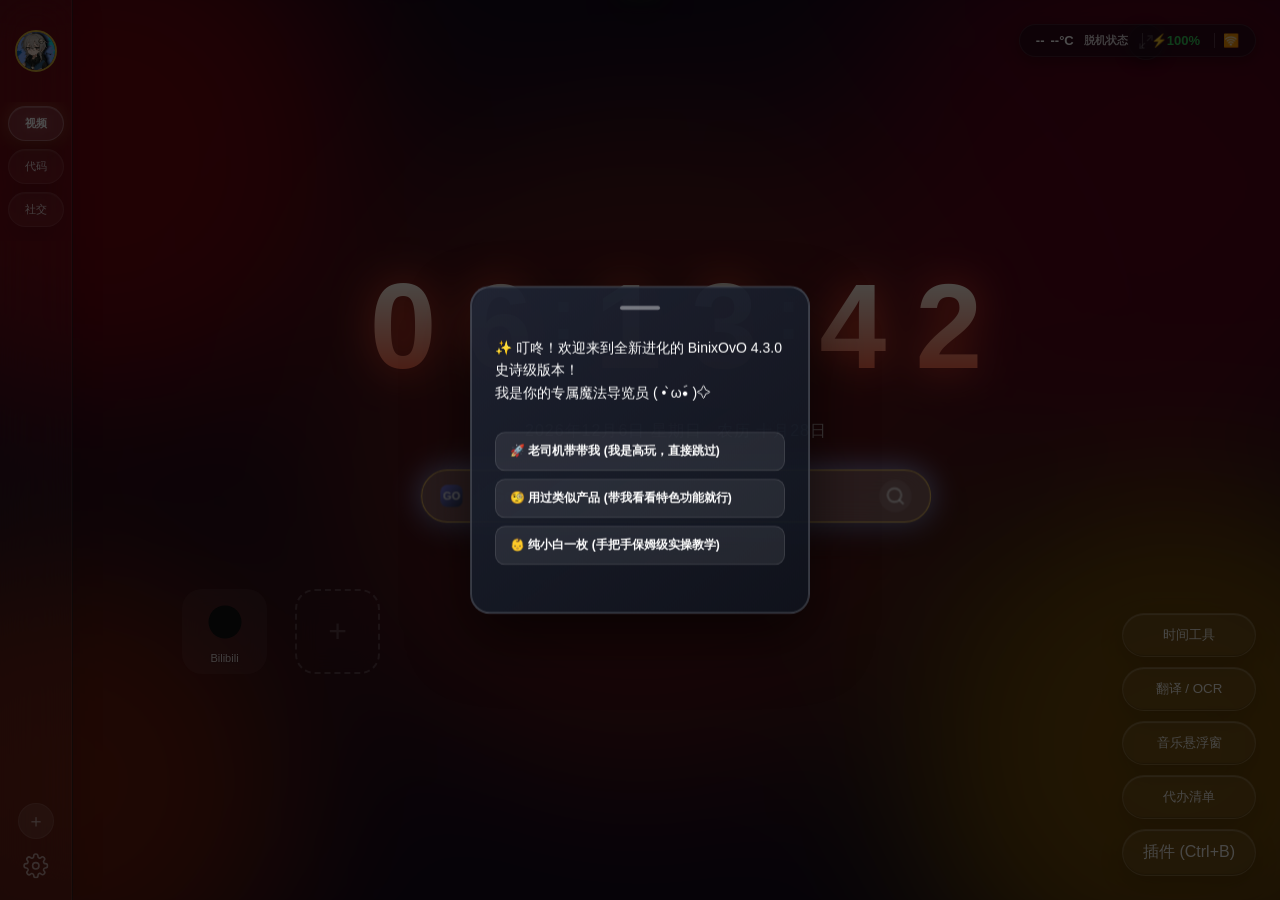
==== index.html @ a200fb33 "Initial commit: BinixOvO 正式版 4.3.0" ====
<!DOCTYPE html>
<html lang="zh-CN">
<head>
<meta charset="UTF-8">
<meta name="viewport" content="width=device-width, initial-scale=1.0">
<title>Binix Tab Pro</title>
<link rel="stylesheet" href="fonts.css">
<link rel="stylesheet" href="style.css">
<link rel="icon" href="favicon.ico">
<style id="ig-minimal-icons-style">
.ig-icon {
width: 1.08em;
height: 1.08em;
display: inline-block;
vertical-align: -0.18em;
margin-right: 0.38em;
color: currentColor;
fill: none;
stroke: currentColor;
stroke-width: 2;
stroke-linecap: round;
stroke-linejoin: round;
flex: 0 0 auto;
}
svg.ig-icon { overflow: visible; }
.ig-icon-sprite { position: absolute; width: 0; height: 0; overflow: hidden; }
.icon-only .ig-icon, .fallback-emoji .ig-icon, .weather-now-icon .ig-icon,
.weather-rain-icon .ig-icon, .weather-city-search-icon .ig-icon,
.mb-lock-icon .ig-icon, .wh-modal-icon .ig-icon { margin-right: 0; }
.ui-button .ig-icon { vertical-align: -0.2em; }
.set-trigger .ig-icon { margin-right: 0; width: 1.28em; height: 1.28em; }
.vip-badge .ig-icon { width: 1.12em; height: 1.12em; vertical-align: -0.16em; color: #FFD700; fill: currentColor; stroke: none; }
.side-drawer .setting-title,
.side-drawer .sub-settings-title {
justify-content: flex-start !important;
}
.side-drawer .setting-title::after,
.side-drawer .sub-settings-title::after {
margin-left: auto;
}
.side-drawer .setting-title > span,
.side-drawer .sub-settings-title > span {
display: inline-flex;
align-items: center;
}
body { transition: background-color 0.5s ease; }
#bg-layer,#bg-video{opacity:0 !important;transition:opacity 0.5s ease !important}
#bg-layer.show,#bg-video.show{opacity:1 !important}
.ambient-layer{transition:background 0.8s ease}
</style>
</head>
<body class="no-select">
<svg class="ig-icon-sprite" aria-hidden="true" focusable="false" xmlns="http://www.w3.org/2000/svg">
<symbol id="ig-user" viewBox="0 0 24 24"><path d="M20 21a8 8 0 0 0-16 0"/><circle cx="12" cy="7" r="4"/></symbol>
<symbol id="ig-crown" viewBox="0 0 24 24"><path d="m3 8 4 10h10l4-10-5 3-4-7-4 7-5-3Z"/><path d="M7 21h10"/></symbol>
<symbol id="ig-export" viewBox="0 0 24 24"><path d="M12 3v12"/><path d="m7 8 5-5 5 5"/><path d="M5 15v4h14v-4"/></symbol>
<symbol id="ig-import" viewBox="0 0 24 24" fill="none" stroke="currentColor" stroke-width="1.8" stroke-linecap="round" stroke-linejoin="round"><path d="M21 15v4a2 2 0 0 1-2 2H5a2 2 0 0 1-2-2v-4"/><polyline points="7 10 12 15 17 10"/><line x1="12" y1="15" x2="12" y2="3"/></symbol>
<symbol id="ig-alert" viewBox="0 0 24 24"><path d="M12 3 2 20h20L12 3Z"/><path d="M12 9v5"/><path d="M12 17h.01"/></symbol>
<symbol id="ig-sparkles" viewBox="0 0 24 24"><path d="M12 3l1.6 4.4L18 9l-4.4 1.6L12 15l-1.6-4.4L6 9l4.4-1.6L12 3Z"/><path d="M19 15l.8 2.2L22 18l-2.2.8L19 21l-.8-2.2L16 18l2.2-.8L19 15Z"/><path d="M5 14l.7 1.8L7.5 16.5l-1.8.7L5 19l-.7-1.8-1.8-.7 1.8-.7L5 14Z"/></symbol>
<symbol id="ig-settings" viewBox="0 0 24 24" fill="none" stroke="currentColor" stroke-width="1.5" stroke-linecap="round" stroke-linejoin="round">
<circle cx="12" cy="12" r="3"/>
<path d="M19.4 15a1.65 1.65 0 0 0 .33 1.82l.06.06a2 2 0 0 1-2.83 2.83l-.06-.06a1.65 1.65 0 0 0-1.82-.33 1.65 1.65 0 0 0-1 1.51V21a2 2 0 0 1-4 0v-.09A1.65 1.65 0 0 0 9 19.4a1.65 1.65 0 0 0-1.82.33l-.06.06a2 2 0 0 1-2.83-2.83l.06-.06A1.65 1.65 0 0 0 4.68 15a1.65 1.65 0 0 0-1.51-1H3a2 2 0 0 1 0-4h.09A1.65 1.65 0 0 0 4.6 9a1.65 1.65 0 0 0-.33-1.82l-.06-.06a2 2 0 0 1 2.83-2.83l.06.06A1.65 1.65 0 0 0 9 4.68a1.65 1.65 0 0 0 1-1.51V3a2 2 0 0 1 4 0v.09a1.65 1.65 0 0 0 1 1.51 1.65 1.65 0 0 0 1.82-.33l.06-.06a2 2 0 0 1 2.83 2.83l-.06.06A1.65 1.65 0 0 0 19.4 9a1.65 1.65 0 0 0 1.51 1H21a2 2 0 0 1 0 4h-.09a1.65 1.65 0 0 0-1.51 1z"/>
</symbol>
<symbol id="ig-book" viewBox="0 0 24 24"><path d="M4 5.5A2.5 2.5 0 0 1 6.5 3H20v17H6.5A2.5 2.5 0 0 1 4 17.5v-12Z"/><path d="M4 17.5A2.5 2.5 0 0 1 6.5 15H20"/><path d="M8 7h8"/></symbol>
<symbol id="ig-rocket" viewBox="0 0 24 24"><path d="M5 15c4-8 9-11 16-12-1 7-4 12-12 16l-4-4Z"/><path d="M9 19l-4 2 2-4"/><circle cx="15" cy="9" r="2"/></symbol>
<symbol id="ig-plus" viewBox="0 0 24 24"><path d="M12 5v14"/><path d="M5 12h14"/></symbol>
<symbol id="ig-galaxy" viewBox="0 0 24 24"><circle cx="12" cy="12" r="8"/><path d="M4 12c4-3 12-3 16 0"/><path d="M7 7l.01 0"/><path d="M17 17l.01 0"/></symbol>
<symbol id="ig-dice" viewBox="0 0 24 24"><rect x="4" y="4" width="16" height="16" rx="3"/><path d="M8 8h.01M16 8h.01M12 12h.01M8 16h.01M16 16h.01"/></symbol>
<symbol id="ig-folder" viewBox="0 0 24 24"><path d="M3 6.5h6l2 2h10v9.5a2 2 0 0 1-2 2H5a2 2 0 0 1-2-2V6.5Z"/></symbol>
<symbol id="ig-image" viewBox="0 0 24 24"><rect x="3" y="5" width="18" height="14" rx="2"/><circle cx="8" cy="10" r="1.5"/><path d="m21 16-5-5-4 4-2-2-5 5"/></symbol>
<symbol id="ig-heart" viewBox="0 0 24 24"><path d="M20.8 5.6a5.2 5.2 0 0 0-7.4 0L12 7l-1.4-1.4a5.2 5.2 0 1 0-7.4 7.4L12 21l8.8-8a5.2 5.2 0 0 0 0-7.4Z"/></symbol>
<symbol id="ig-star" viewBox="0 0 24 24"><path d="m12 3 2.7 5.5 6.1.9-4.4 4.3 1 6.1L12 17l-5.4 2.8 1-6.1-4.4-4.3 6.1-.9L12 3Z"/></symbol>
<symbol id="ig-trash" viewBox="0 0 24 24"><path d="M3 6h18"/><path d="M8 6V4h8v2"/><path d="M6 6l1 15h10l1-15"/><path d="M10 10v7M14 10v7"/></symbol>
<symbol id="ig-search" viewBox="0 0 24 24"><circle cx="11" cy="11" r="7"/><path d="m20 20-4-4"/></symbol>
<symbol id="ig-clock" viewBox="0 0 24 24"><circle cx="12" cy="12" r="9"/><path d="M12 7v5l3 2"/></symbol>
<symbol id="ig-hourglass" viewBox="0 0 24 24"><path d="M6 3h12M6 21h12M7 3c0 5 10 5 10 10s-10 5-10 10M17 3c0 5-10 5-10 10s10 5 10 10"/></symbol>
<symbol id="ig-layout" viewBox="0 0 24 24"><rect x="3" y="4" width="7" height="7" rx="1"/><rect x="14" y="4" width="7" height="7" rx="1"/><rect x="3" y="15" width="7" height="5" rx="1"/><rect x="14" y="15" width="7" height="5" rx="1"/></symbol>
<symbol id="ig-refresh" viewBox="0 0 24 24"><path d="M20 6v5h-5"/><path d="M4 18v-5h5"/><path d="M19 11a7 7 0 0 0-12-4l-3 3"/><path d="M5 13a7 7 0 0 0 12 4l3-3"/></symbol>
<symbol id="ig-panels" viewBox="0 0 24 24"><rect x="3" y="4" width="18" height="16" rx="2"/><path d="M9 4v16"/><path d="M3 10h18"/></symbol>
<symbol id="ig-divide" viewBox="0 0 24 24"><path d="M5 12h14"/><circle cx="12" cy="6" r="1"/><circle cx="12" cy="18" r="1"/></symbol>
<symbol id="ig-package" viewBox="0 0 24 24"><path d="m12 3 8 4.5v9L12 21l-8-4.5v-9L12 3Z"/><path d="M4 7.5 12 12l8-4.5"/><path d="M12 12v9"/></symbol>
<symbol id="ig-monitor" viewBox="0 0 24 24"><rect x="3" y="4" width="18" height="13" rx="2"/><path d="M8 21h8"/><path d="M12 17v4"/></symbol>
<symbol id="ig-library" viewBox="0 0 24 24"><path d="M4 19.5V5a2 2 0 0 1 2-2h12v18H6a2 2 0 0 1-2-1.5Z"/><path d="M8 7h7M8 11h7"/></symbol>
<symbol id="ig-clipboard" viewBox="0 0 24 24"><rect x="6" y="5" width="12" height="16" rx="2"/><path d="M9 5a3 3 0 0 1 6 0"/><path d="M9 12h6M9 16h5"/></symbol>
<symbol id="ig-puzzle" viewBox="0 0 24 24"><path d="M8 3h5v4a2 2 0 1 0 4 0h4v5h-4a2 2 0 1 0 0 4h4v5h-7v-4a2 2 0 1 0-4 0v4H3v-7h4a2 2 0 1 0 0-4H3V3h5Z"/></symbol>
<symbol id="ig-check" viewBox="0 0 24 24"><path d="m5 12 4 4L19 6"/><circle cx="12" cy="12" r="9"/></symbol>
<symbol id="ig-calendar" viewBox="0 0 24 24"><rect x="3" y="5" width="18" height="16" rx="2"/><path d="M8 3v4M16 3v4M3 10h18"/></symbol>
<symbol id="ig-note" viewBox="0 0 24 24"><path d="M5 3h10l4 4v14H5V3Z"/><path d="M15 3v5h5"/><path d="M8 13h8M8 17h5"/></symbol>
<symbol id="ig-message" viewBox="0 0 24 24"><path d="M21 12a8 8 0 0 1-8 8H6l-4 3 1.5-5A8 8 0 1 1 21 12Z"/></symbol>
<symbol id="ig-globe" viewBox="0 0 24 24"><circle cx="12" cy="12" r="9"/><path d="M3 12h18"/><path d="M12 3a14 14 0 0 1 0 18"/><path d="M12 3a14 14 0 0 0 0 18"/></symbol>
<symbol id="ig-coins" viewBox="0 0 24 24"><ellipse cx="8" cy="7" rx="5" ry="3"/><path d="M3 7v6c0 1.7 2.2 3 5 3s5-1.3 5-3V7"/><path d="M11 10c.9-.6 2.3-1 4-1 2.8 0 5 1.3 5 3v5c0 1.7-2.2 3-5 3-1.7 0-3.2-.5-4-1.2"/></symbol>
<symbol id="ig-timer" viewBox="0 0 24 24"><circle cx="12" cy="13" r="8"/><path d="M9 2h6"/><path d="M12 13l3-3"/></symbol>
<symbol id="ig-building" viewBox="0 0 24 24"><path d="M4 21V5l8-3 8 3v16"/><path d="M9 21v-5h6v5"/><path d="M8 8h.01M12 8h.01M16 8h.01M8 12h.01M12 12h.01M16 12h.01"/></symbol>
<symbol id="ig-wrench" viewBox="0 0 24 24"><path d="M14.7 6.3a5 5 0 0 0 6.7 6.7l-8.9 8.9a3 3 0 0 1-4.2-4.2l8.9-8.9Z"/><path d="M9 15l-3-3"/></symbol>
<symbol id="ig-music" viewBox="0 0 24 24"><path d="M9 18V5l11-2v13"/><circle cx="6" cy="18" r="3"/><circle cx="17" cy="16" r="3"/></symbol>
<symbol id="ig-moon" viewBox="0 0 24 24"><path d="M21 14.5A8.5 8.5 0 0 1 9.5 3 9.5 9.5 0 1 0 21 14.5Z"/></symbol>
<symbol id="ig-flask" viewBox="0 0 24 24"><path d="M9 3h6"/><path d="M10 3v6l-5 9a3 3 0 0 0 2.6 4h8.8A3 3 0 0 0 19 18l-5-9V3"/><path d="M8 15h8"/></symbol>
<symbol id="ig-palette" viewBox="0 0 24 24"><path d="M12 3a9 9 0 0 0 0 18h1.5a2 2 0 0 0 1.4-3.4 1.8 1.8 0 0 1 1.3-3.1H18a6 6 0 0 0 0-12h-6Z"/><path d="M7 10h.01M10 7h.01M14 7h.01M8.5 14h.01"/></symbol>
<symbol id="ig-save" viewBox="0 0 24 24"><path d="M5 3h12l2 2v16H5V3Z"/><path d="M8 3v6h8"/><path d="M8 21v-7h8v7"/></symbol>
<symbol id="ig-zap" viewBox="0 0 24 24"><path d="M13 2 4 14h7l-1 8 10-13h-7l1-7Z"/></symbol>
<symbol id="ig-battery" viewBox="0 0 24 24"><rect x="3" y="7" width="16" height="10" rx="2"/><path d="M21 11v2"/><path d="M7 11v2h5"/></symbol>
<symbol id="ig-plug" viewBox="0 0 24 24"><path d="M9 7V3M15 7V3M7 7h10v4a5 5 0 0 1-10 0V7Z"/><path d="M12 16v5"/></symbol>
<symbol id="ig-link" viewBox="0 0 24 24"><path d="M10 13a5 5 0 0 0 7 0l2-2a5 5 0 0 0-7-7l-1 1"/><path d="M14 11a5 5 0 0 0-7 0l-2 2a5 5 0 0 0 7 7l1-1"/></symbol>
<symbol id="ig-lock" viewBox="0 0 24 24"><rect x="5" y="10" width="14" height="11" rx="2"/><path d="M8 10V7a4 4 0 0 1 8 0v3"/></symbol>
<symbol id="ig-map-pin" viewBox="0 0 24 24"><path d="M12 21s7-5.4 7-12a7 7 0 1 0-14 0c0 6.6 7 12 7 12Z"/><circle cx="12" cy="9" r="2"/></symbol>
<symbol id="ig-camera" viewBox="0 0 24 24"><path d="M4 7h4l2-3h4l2 3h4v13H4V7Z"/><circle cx="12" cy="13" r="4"/></symbol>
<symbol id="ig-radio" viewBox="0 0 24 24"><path d="M4.9 19.1a10 10 0 0 1 14.2 0"/><path d="M8.5 15.5a5 5 0 0 1 7 0"/><circle cx="12" cy="20" r="1"/><path d="M12 3v7"/></symbol>
<symbol id="ig-volume" viewBox="0 0 24 24"><path d="M4 10v4h4l5 4V6l-5 4H4Z"/><path d="M16 9a5 5 0 0 1 0 6"/><path d="M19 6a9 9 0 0 1 0 12"/></symbol>
<symbol id="ig-flag" viewBox="0 0 24 24"><path d="M5 21V4"/><path d="M5 4h12l-1 4 1 4H5"/></symbol>
<symbol id="ig-circle" viewBox="0 0 24 24"><circle cx="12" cy="12" r="8"/></symbol>
<symbol id="ig-play" viewBox="0 0 24 24"><path d="M8 5v14l11-7-11-7Z"/></symbol>
<symbol id="ig-pause" viewBox="0 0 24 24"><path d="M8 5v14M16 5v14"/></symbol>
<symbol id="ig-skip-back" viewBox="0 0 24 24"><path d="M19 20 9 12l10-8v16Z"/><path d="M5 19V5"/></symbol>
<symbol id="ig-rewind" viewBox="0 0 24 24"><path d="m11 19-8-7 8-7v14Z"/><path d="m21 19-8-7 8-7v14Z"/></symbol>
<symbol id="ig-forward" viewBox="0 0 24 24"><path d="m13 5 8 7-8 7V5Z"/><path d="m3 5 8 7-8 7V5Z"/></symbol>
<symbol id="ig-skip-forward" viewBox="0 0 24 24"><path d="m5 4 10 8-10 8V4Z"/><path d="M19 5v14"/></symbol>
<symbol id="ig-keyboard" viewBox="0 0 24 24"><rect x="3" y="5" width="18" height="14" rx="2"/><path d="M7 9h.01M11 9h.01M15 9h.01M19 9h.01M7 13h.01M11 13h6M7 17h10"/></symbol>
<symbol id="ig-weather" viewBox="0 0 24 24"><path d="M7 17h10a4 4 0 0 0 0-8 6 6 0 0 0-11.5 2A3.5 3.5 0 0 0 7 17Z"/><path d="M15 4v2M19 6l-1.5 1.5M21 11h-2"/></symbol>
<symbol id="ig-bookmark" viewBox="0 0 24 24"><path d="M6 3h12l-1 18-5-3-5 3-1-18Z"/><path d="M12 13V5"/></symbol>
<symbol id="ig-broom" viewBox="0 0 24 24"><path d="M4 3h16l-2 10H6L4 3Z"/><path d="M2 13h20"/><path d="M6 13v8h3l1-8"/><path d="M15 13v8h-3l-1-8"/></symbol>
<symbol id="ig-merge" viewBox="0 0 24 24"><circle cx="8" cy="6" r="3"/><circle cx="8" cy="18" r="3"/><circle cx="18" cy="12" r="3"/><path d="M8 9v6"/><path d="M10 12h5"/></symbol>
<symbol id="ig-edit" viewBox="0 0 24 24"><path d="M17 3a2.83 2.83 0 1 1 4 4L8 20H4v-4L17 3Z"/></symbol>
<symbol id="ig-move" viewBox="0 0 24 24"><path d="M8 5h2v14H8"/><path d="M14 5h2v14h-2"/><path d="M4 9h2v6H4"/><path d="M18 9h2v6h-2"/></symbol>
</svg>
<canvas id="interactive-canvas" style="position: fixed; inset: 0; width: 100%; height: 100%; z-index: -10; display: none;"></canvas>
<canvas id="solar-canvas" style="position: fixed; inset: 0; width: 100%; height: 100%; z-index: -10; display: none;"></canvas>
<canvas id="weather-canvas" style="position: fixed; inset: 0; pointer-events: none; z-index: -1;"></canvas>
<div id="ambient-layer" class="ambient-layer">
<div class="blob blob-1"></div>
<div class="blob blob-2"></div>
<div class="blob blob-3"></div>
<div class="blob blob-4"></div>
<div class="blob blob-5"></div>
</div>
<div id="power-indicator"></div>
<div id="bg-layer" class="bg-layer"></div>
<video id="bg-video" class="bg-layer" autoplay loop muted playsinline></video>
<div id="bg-overlay" class="bg-overlay"></div>
<script>
(function(){
try{var m=localStorage.getItem('bg_mode')||'mesh';if(m==='mesh')return;
var amb=document.getElementById('ambient-layer'),bg=document.getElementById('bg-layer'),
vid=document.getElementById('bg-video'),urlMap={bing:'bing_img_url',custom:'custom_img_url',
wallhaven:'wh_img_url',unsplash:'unsplash_img_url',picsum:'picsum_img_url',
wpupx8:'wpupx8_img_url',paugram:'paugram_img_url','custom-api':'custom_api_img_url'},
key=urlMap[m],imgUrl=key?localStorage.getItem(key)||'':'';
window._bgPreloaded={mode:m,url:imgUrl};
if(m==='live'){if(vid){vid.style.opacity='1';vid.classList.add('show');if(amb)amb.style.opacity='0';}return;}
if(imgUrl&&bg){if(amb)amb.style.opacity='0';bg.style.backgroundImage='url(\''+imgUrl.replace(/'/g,"\\'")+'\')';
bg.classList.add('show');}
}catch(e){}
})();
</script>
<canvas id="confetti-canvas"></canvas>
<div id="trash-zone" class="trash-zone">
<div class="trash-icon">
<div class="trash-lid"></div>
<div class="trash-can"></div>
<div class="trash-lines"></div>
</div>
<span class="trash-text">拖到此处删除</span>
</div>
<div id="user-modal" class="modal-overlay">
<div class="modal-content glass-panel">
<div class="modal-close" id="modal-close">×</div>
<div class="modal-header">
<div class="modal-avatar-wrapper" id="modal-avatar-wrapper">
<img id="modal-avatar-img" src="图标.jpg" alt="用户头像">
<div class="fallback-emoji" style="display:none"><svg class="ig-icon" aria-hidden="true" focusable="false"><use href="#ig-user"></use></svg></div>
<div class="avatar-edit-hint">更换头像</div>
</div>
<input type="file" id="modal-upload-input" accept="image/*" style="display: none;">
<div class="vip-badge">👑 超级大大大会员</div>
</div>
<div class="modal-body">
<div class="input-group">
<label>账号 (邮箱)</label>
<input type="text" id="user-email-input" class="ui-input" placeholder="输入你的邮箱">
</div>
<div class="input-group">
<label>昵称</label>
<input type="text" id="user-name-input" class="ui-input vip-name-input" placeholder="CM_Binix">
</div>
<hr class="sep-line">
<div class="backup-controls">
<label style="display:block; font-size:12px; opacity:0.6; margin-bottom:10px;">配置备份与重置</label>
<div class="action-btn-group">
<button class="ui-button small-btn btn-half-width" id="export-btn"><svg class="ig-icon" aria-hidden="true" focusable="false"><use href="#ig-export"></use></svg> 导出配置</button>
<button class="ui-button small-btn btn-half-width" id="trigger-import-btn"><svg class="ig-icon" aria-hidden="true" focusable="false"><use href="#ig-import"></use></svg> 导入配置</button>
<input type="file" id="import-input" accept=".json" style="display:none">
<button class="ui-button small-btn btn-full-width btn-danger-outline" id="reset-all-data-btn"><svg class="ig-icon" aria-hidden="true" focusable="false"><use href="#ig-alert"></use></svg> 一键恢复出厂设置</button>
<button class="ui-button small-btn btn-full-width btn-success-outline" id="replay-tour-btn"><svg class="ig-icon" aria-hidden="true" focusable="false"><use href="#ig-sparkles"></use></svg> 重温新手教程</button>
</div>
</div>
</div>
            
            <div class="modal-footer" style="display: flex; flex-direction: column; gap: 12px; width: 100%;">
              <button class="ui-button" id="save-user-info">保存修改</button>
              <a href="https://github.com/CMbin2333" target="_blank" class="author-badge">访问作者个人博客</a>
            </div>
          </div>
</div>
<div class="sidebar-hover-trigger"></div>
<div class="app-layout">
<aside class="sidebar" id="sidebar">
<div class="side-rail">
<div class="avatar" id="sidebar-avatar" title="点击更换头像" role="button" tabindex="0" aria-label="更换头像">
<img id="rail-avatar-img" src="图标.jpg" alt="侧边栏头像">
</div>
<div class="nav-container">
<nav class="nav-menu" id="dynamicNav"></nav>
<div class="nav-add-btn" id="addCatBtn">＋</div>
</div>
<div class="set-trigger" id="setBtn"><svg class="ig-icon" aria-hidden="true" focusable="false"><use href="#ig-settings"></use></svg></div>
</div>
<div class="side-drawer" id="sideDrawer">
<div class="drawer-inner">
<div class="setting-search-wrap">
<input type="text" id="setting-search" class="ui-input setting-search-input" placeholder="搜索设置项...">
</div>
<div class="setting-section" data-section="shortcuts">
<div class="setting-title"><svg class="ig-icon" aria-hidden="true" focusable="false"><use href="#ig-keyboard"></use></svg> 自定义快捷键</div>
<div class="setting-content">
<div class="sub-settings">
<div class="sub-settings-title">基础快捷键映射</div>
<div id="shortcut-settings-list" class="shortcut-list" style="margin-top: 10px;"></div>
<button id="reset-shortcuts-btn" class="ui-button small-btn" style="margin-top: 15px; width: 100%;">↺ 恢复快捷键默认设置</button>
<button id="view-shortcuts-guide-btn" class="ui-button small-btn" style="margin-top: 8px; width: 100%; background: rgba(52, 199, 89, 0.15); color: #34c759; border-color: rgba(52, 199, 89, 0.3);"><svg class="ig-icon" aria-hidden="true" focusable="false"><use href="#ig-book"></use></svg> 查看全部快捷键详细说明</button>
<p style="font-size: 11px; color: rgba(255,255,255,0.4); margin-top: 12px; margin-bottom: 0; line-height: 1.5;">提示：点击上方对应按键框后，按下新按键即可完成录制。</p>
<div class="config-group" style="margin-top: 20px; border-top: 1px solid rgba(255,255,255,0.08); padding-top: 15px;">
<label>联想词点击与快捷键选择行为</label>
<div class="bg-mode-selector" id="suggestion-action-selector">
<div class="mode-opt active" data-action="direct">直接跳转</div>
<div class="mode-opt" data-action="fill">仅填入</div>
</div>
</div>
<p style="font-size: 11px; color: rgba(255,255,255,0.4); margin-top: 12px; margin-bottom: 0; line-height: 1.5;">提示：设置为仅填入时，选中联想词后需手动按回车键搜索。</p>
</div>
<div class="sub-settings" style="margin-bottom:0;">
<div class="sub-settings-title">搜索引擎管理与 1~9 快捷键</div>
<div class="media-library-note" style="margin-top: 10px; margin-bottom: 12px; line-height: 1.5;">上下拖拽排序，前 9 个自动绑定数字快捷键。<br>拖拽到页面顶部垃圾桶可删除。修改 URL 自动保存。<br><span style="color: var(--text-b); font-weight: bold;"><svg class="ig-icon" aria-hidden="true" focusable="false"><use href="#ig-rocket"></use></svg> 极客技巧：按住你设置的“切换引擎”快捷键，再按数字键 1~9，即可瞬间切换！</span></div>
<div id="engine-edit-list" class="music-playlist" style="margin-bottom: 15px; min-height: 10px; display: flex; flex-direction: column; gap: 6px;"></div>
<div style="height: 1px; background: rgba(255,255,255,0.08); margin: 15px 0;"></div>
<div class="sub-settings-title" style="padding: 0; border: none; margin-bottom: 12px; font-size: 12px;"><svg class="ig-icon" aria-hidden="true" focusable="false"><use href="#ig-plus"></use></svg> 添加自定义搜索引擎</div>
<div class="config-group" style="margin-bottom: 10px;"><input type="text" id="custom-engine-name" class="ui-input" placeholder="名称，例如：知乎" style="margin-bottom:0;"></div>
<div class="config-group" style="margin-bottom: 10px;"><select id="custom-engine-type" class="ui-input" style="margin-bottom:0;"><option value="search">综合搜索</option><option value="ai">AI 搜索</option><option value="media">媒体视频</option></select></div>
<div class="config-group" style="margin-bottom: 10px;"><input type="text" id="custom-engine-url" class="ui-input" placeholder="URL (必须用 %s 代替搜索词)" style="margin-bottom:0;"></div>
<div class="config-group" style="margin-bottom: 15px;"><input type="text" id="custom-engine-icon" class="ui-input" placeholder="图标 URL（选填，留空则自动抓取）" style="margin-bottom:0;"></div>
<button class="ui-button small-btn" id="add-custom-engine" style="background: rgba(52, 199, 89, 0.15); border-color: rgba(52, 199, 89, 0.3); color: #fff; width: 100%;">添加并加入快捷列表</button>
</div>
</div>
</div>
<div class="setting-section" data-section="background">
<div class="setting-title"><svg class="ig-icon" aria-hidden="true" focusable="false"><use href="#ig-galaxy"></use></svg> 背景与视效</div>
<div class="setting-content">
<div class="sub-settings">
<div class="sub-settings-title">背景模式</div>
<div class="config-group" style="margin-bottom: 10px;">
<div class="bg-mode-selector">
<div class="mode-opt active" data-mode="mesh">极光</div>
<div class="mode-opt" data-mode="bing">Bing</div>
<div class="mode-opt" data-mode="custom">照片</div>
<div class="mode-opt" data-mode="live">视频</div>
<div class="mode-opt" data-mode="wallhaven">Wallhaven</div>
<div class="mode-opt" data-mode="unsplash">Unsplash</div>
<div class="mode-opt" data-mode="picsum">Lorem Picsum</div>
<div class="mode-opt" data-mode="wpupx8">壁纸 API</div>
<div class="mode-opt" data-mode="paugram">保罗 API</div>
<div class="mode-opt" data-mode="custom-api">自定义 API</div>
<div class="mode-opt" data-mode="interactive">交互</div>
<div class="mode-opt" data-mode="fav">收藏</div>
<div class="mode-opt" data-mode="hist">历史</div>
</div>
</div>
<div id="interactive-settings" class="inner-settings-group" style="display: none;">
<div class="config-group">
<label>选择交互主题</label>
<div class="bg-mode-selector" id="interactive-theme-selector">
<div class="mode-opt active" data-theme="earth">全息地球</div>
<div class="mode-opt" data-theme="solar">等离子核</div>
<div class="mode-opt" data-theme="saturn">全息土星</div>
<div class="mode-opt" data-theme="quantum">量子星核</div>
<div class="mode-opt" data-theme="cyber">赛博神经</div>
<div class="mode-opt" data-theme="manifold">流形共振</div>
</div>
</div>
<div class="config-group switch-group" style="margin-top: 15px; background: rgba(255,69,58,0.05); padding: 10px; border-radius: 8px; border: 1px solid rgba(255,69,58,0.2);">
<label style="color: #ff6b6b; margin: 0;">极致性能优化</label>
<label class="switch">
<input type="checkbox" id="interactive-opt-switch">
<span class="slider round"></span>
</label>
</div>
<div class="tool-result">提示：在桌面空白处拖拽可旋转全景。</div>
</div>
<div id="mesh-settings" class="inner-settings-group">
<div class="config-group switch-group"><label>极光随时间变化</label><label class="switch"><input type="checkbox" id="mesh-auto-switch" checked><span class="slider round"></span></label></div>
<div id="mesh-colors-picker" class="config-group" style="display: none;"><label>自定义流体色</label><div class="color-pickers-row"><input type="color" id="mesh-c1" value="#4338ca"><input type="color" id="mesh-c2" value="#3730a3"><input type="color" id="mesh-c3" value="#312e81"><input type="color" id="mesh-c4" value="#4f46e5"><input type="color" id="mesh-c5" value="#6366f1"></div></div>
</div>
<div id="bing-settings" class="inner-settings-group" style="display: none;"><div class="config-group" style="margin-top: 10px;"><label>更新频率</label><div class="custom-select" id="bing-interval-select"><div class="select-trigger"><span class="selected-text">永不</span><span class="arrow">▼</span></div><div class="select-options"><div class="option" data-value="0">永不 (锁定)</div><div class="option" data-value="1800000">每 30 分钟</div><div class="option" data-value="3600000">每 1 小时</div><div class="option" data-value="86400000">每天</div></div></div></div><button id="bing-refresh-btn" class="ui-button small-btn"><svg class="ig-icon" aria-hidden="true" focusable="false"><use href="#ig-dice"></use></svg> 换一张</button></div>
<div id="custom-settings" class="inner-settings-group" style="display: none; margin-top: 10px;">
<div class="config-group"><label>图片 URL</label><input type="text" id="custom-bg-url" class="ui-input" placeholder="https://..."></div>
<div class="config-group"><label>上传本地图片</label><input type="file" id="custom-bg-upload" accept="image/*" style="display: none;"><button class="ui-button small-btn" id="trigger-custom-bg-upload"><svg class="ig-icon" aria-hidden="true" focusable="false"><use href="#ig-folder"></use></svg> 选择本地图片</button><div id="custom-bg-file-name" style="margin-top:8px; font-size:11px; opacity:0.6;">未选择文件</div></div>
</div>
<div id="live-settings" class="inner-settings-group" style="display: none; margin-top: 10px;">
<div class="config-group"><label>上传视频</label><input type="file" id="live-upload-input" accept="video/mp4,video/webm" style="display: none;"><button class="ui-button small-btn" id="trigger-live-upload"><svg class="ig-icon" aria-hidden="true" focusable="false"><use href="#ig-folder"></use></svg> 选择本地视频</button><div id="live-file-name" style="margin-top:8px; font-size:11px; opacity:0.6;">未选择文件</div></div>
<div class="config-group switch-group" style="margin-top:10px;"><label>视频静音</label><label class="switch"><input type="checkbox" id="live-muted-switch" checked><span class="slider round"></span></label></div>
</div>
<div id="wallhaven-settings" class="inner-settings-group" style="display: none; margin-top: 10px;">
<div class="config-group"><label>类别</label><div class="bg-mode-selector" id="wh-category-selector" style="flex-wrap: wrap;"><div class="mode-opt" data-wh-cat="111">全选</div><div class="mode-opt" data-wh-cat="100">常规</div><div class="mode-opt" data-wh-cat="010">二次元</div><div class="mode-opt" data-wh-cat="001">人物</div><div class="mode-opt" data-wh-cat="110">常规+二</div><div class="mode-opt" data-wh-cat="101">常规+人</div><div class="mode-opt" data-wh-cat="011">二+人</div></div></div>
<div class="config-group"><label>内容分级</label><div class="bg-mode-selector" id="wh-purity-selector"><div class="mode-opt active" data-wh-purity="100">SFW</div><div class="mode-opt" data-wh-purity="110">SFW+Sketchy</div></div></div>
<div class="config-group switch-group"><label>隐藏 AI 作品</label><label class="switch"><input type="checkbox" id="wh-ai-switch"><span class="slider round"></span></label></div>
<div class="config-group"><label>排序方式</label>
<select id="wh-sort-select" class="ui-input compact-input" style="margin-bottom: 0;">
<option value="random">随机 (Random)</option>
<option value="toplist">热门榜 (Toplist)</option>
<option value="date_added">最新上传 (Date Added)</option>
<option value="relevance">相关度 (Relevance)</option>
<option value="views">浏览量 (Views)</option>
<option value="favorites">收藏数 (Favorites)</option>
</select>
</div>
<div class="config-group" id="wh-toprange-group" style="display:none;"><label>排行周期</label>
<select id="wh-toprange-select" class="ui-input compact-input" style="margin-bottom: 0;">
<option value="1d">近 1 天</option><option value="3d">近 3 天</option><option value="1w">近 1 周</option><option value="1M">近 1 月</option><option value="3M">近 3 月</option>
</select>
</div>
<div class="config-group"><label>关键词检索</label><input type="text" id="wh-query-input" class="ui-input" placeholder="如: cyberpunk, landscape..."></div>
<div style="font-size:11px; color:rgba(255,255,255,0.4); margin-bottom: 15px; line-height: 1.4;">* 数据源来自全球顶尖壁纸库 Wallhaven。已自动过滤 R18 结果以保证浏览安全。</div>
<button id="wh-refresh-btn" class="ui-button small-btn" style="background: rgba(165,180,252,0.15); color: var(--text-b); border-color: rgba(165,180,252,0.3); margin-bottom: 8px;"><svg class="ig-icon" aria-hidden="true" focusable="false"><use href="#ig-dice"></use></svg> 换一张随机壁纸</button>
<button id="wh-fav-current-btn" class="ui-button small-btn" style="background: rgba(255,105,180,0.15); color: #ff69b4; border-color: rgba(255,105,180,0.3); margin-bottom: 8px;"><svg class="ig-icon" aria-hidden="true" focusable="false"><use href="#ig-heart"></use></svg> 收藏当前背景</button>
<button id="wh-open-gallery-btn" class="ui-button small-btn" style="background: rgba(52,199,89,0.15); color: #34c759; border-color: rgba(52,199,89,0.3);"><svg class="ig-icon" aria-hidden="true" focusable="false"><use href="#ig-image"></use></svg> 浏览全部高清壁纸 (收藏库)</button>
</div>
</div>
<div id="unsplash-settings" class="inner-settings-group" style="display: none; margin-top: 10px;">
<div class="config-group"><label>搜索关键词</label><input type="text" id="unsplash-query" class="ui-input" placeholder="如: Japanese minimalist, cyberpunk..."></div>
<div class="config-group"><label>图片方向</label>
<select id="unsplash-orientation" class="ui-input compact-input">
<option value="">任意</option>
<option value="landscape">横版</option>
<option value="portrait">竖版</option>
<option value="squarish">方形</option>
</select>
</div>
<div class="config-group switch-group"><label>仅显示精选</label><label class="switch"><input type="checkbox" id="unsplash-featured-switch" checked><span class="slider round"></span></label></div>
<button id="unsplash-refresh-btn" class="ui-button small-btn"><svg class="ig-icon" aria-hidden="true" focusable="false"><use href="#ig-dice"></use></svg> 换一张</button>
<div style="font-size:10px;opacity:0.4;margin-top:6px;">* 数据源来自 Unsplash，免费额度 50 次/小时。</div>
</div>
<div id="picsum-settings" class="inner-settings-group" style="display: none; margin-top: 10px;">
<button id="picsum-refresh-btn" class="ui-button small-btn"><svg class="ig-icon" aria-hidden="true" focusable="false"><use href="#ig-dice"></use></svg> 换一张</button>
</div>
<div id="wpupx8-settings" class="inner-settings-group" style="display: none; margin-top: 10px;">
<div class="config-group"><label>搜索关键词（可选）</label><input type="text" id="wpupx8-query" class="ui-input" placeholder="如: 风景, 动漫, 4k..."></div>
<button id="wpupx8-refresh-btn" class="ui-button small-btn"><svg class="ig-icon" aria-hidden="true" focusable="false"><use href="#ig-dice"></use></svg> 换一张</button>
</div>
<div id="paugram-settings" class="inner-settings-group" style="display: none; margin-top: 10px;">
<button id="paugram-refresh-btn" class="ui-button small-btn"><svg class="ig-icon" aria-hidden="true" focusable="false"><use href="#ig-dice"></use></svg> 换一张</button>
</div>
<div id="custom-api-settings" class="inner-settings-group" style="display: none; margin-top: 10px;">
<div class="config-group"><label>API 地址</label><input type="text" id="custom-api-url" class="ui-input" placeholder="https://example.com/api/random.php"></div>
<div class="config-group"><label>参数（可选）</label><input type="text" id="custom-api-params" class="ui-input" placeholder="?type=landscape&format=image"></div>
<button id="custom-api-refresh-btn" class="ui-button small-btn"><svg class="ig-icon" aria-hidden="true" focusable="false"><use href="#ig-dice"></use></svg> 换一张</button>
</div>
<div id="fav-settings" class="inner-settings-group" style="display: none; margin-top: 10px;">
<div class="config-group"><label>切换间隔</label><div class="custom-select" id="fav-interval-select"><div class="select-trigger"><span class="selected-text">手动</span><span class="arrow">▼</span></div><div class="select-options"><div class="option" data-value="0">手动</div><div class="option" data-value="1800000">每 30 分钟</div><div class="option" data-value="3600000">每 1 小时</div><div class="option" data-value="86400000">每天</div></div></div></div>
<div class="config-group"><label>切换顺序</label><div class="bg-mode-selector" id="fav-shuffle-selector"><div class="mode-opt active" data-fav-shuffle="0">顺序</div><div class="mode-opt" data-fav-shuffle="1">随机</div></div></div>
<button id="fav-refresh-btn" class="ui-button small-btn"><svg class="ig-icon" aria-hidden="true" focusable="false"><use href="#ig-dice"></use></svg> 下一张</button>
</div>
<div id="hist-settings" class="inner-settings-group" style="display: none; margin-top: 10px;">
<div class="config-group"><label>切换间隔</label><div class="custom-select" id="hist-interval-select"><div class="select-trigger"><span class="selected-text">手动</span><span class="arrow">▼</span></div><div class="select-options"><div class="option" data-value="0">手动</div><div class="option" data-value="1800000">每 30 分钟</div><div class="option" data-value="3600000">每 1 小时</div><div class="option" data-value="86400000">每天</div></div></div></div>
<div class="config-group"><label>切换顺序</label><div class="bg-mode-selector" id="hist-shuffle-selector"><div class="mode-opt active" data-hist-shuffle="0">顺序</div><div class="mode-opt" data-hist-shuffle="1">随机</div></div></div>
<button id="hist-refresh-btn" class="ui-button small-btn"><svg class="ig-icon" aria-hidden="true" focusable="false"><use href="#ig-dice"></use></svg> 下一张</button>
</div>
<div class="sub-settings">
<div style="font-size: 11px; opacity: 0.5; margin-bottom: 6px;">壁纸库</div>
<div style="font-size: 11px; opacity: 0.5; margin-bottom: 4px;">收藏列表</div>
<div id="wallpaper-fav-list"></div>
<div style="font-size: 11px; opacity: 0.5; margin: 10px 0 4px;">历史记录</div>
<div id="wallpaper-history-list"></div>
<div style="display:flex; gap:6px; margin-top:6px;">
<button id="fav-show-all-btn" class="ui-button small-btn" style="flex:1; background: rgba(255,255,255,0.06);">收藏夹</button>
<button id="hist-show-all-btn" class="ui-button small-btn" style="flex:1; background: rgba(255,255,255,0.06);">历史记录</button>
</div>
<button id="fav-current-btn" class="ui-button small-btn" style="width:100%; margin-top:8px;"><svg class="ig-icon" aria-hidden="true" focusable="false"><use href="#ig-star"></use></svg> 收藏当前壁纸</button>
<button id="add-fav-btn" class="ui-button small-btn" style="width:100%; margin-top:8px; background: rgba(52,199,89,0.15); color: #34c759; border-color: rgba(52,199,89,0.3);">+ 添加收藏</button>
<div id="fav-editor" style="display:none; margin-top:6px;">
<input type="text" id="fav-editor-name" class="ui-input" placeholder="名称" style="margin-bottom:4px;">
<input type="text" id="fav-editor-url" class="ui-input" placeholder="URL" style="margin-bottom:4px;">
<button id="fav-editor-confirm" class="ui-button small-btn">确认</button>
</div>
<button id="clear-history-btn" class="ui-button small-btn" style="width:100%; margin-top:8px; background: rgba(255,69,58,0.15); color: #ff453a; border-color: rgba(255,69,58,0.3);"><svg class="ig-icon" aria-hidden="true" focusable="false"><use href="#ig-trash"></use></svg> 清空历史</button>
</div>
<div class="sub-settings" style="margin-bottom:0;">
<div class="sub-settings-title">画面滤镜与形变</div>
<div class="config-group"><div style="display: flex; justify-content: space-between; align-items: center; margin-bottom: 8px;"><label style="margin: 0;">背景模糊</label><span style="font-size: 12px; opacity: 0.8; font-family: monospace; background: rgba(255,255,255,0.08); padding: 2px 6px; border-radius: 4px;"><span id="val-bg-blur">10</span>px</span></div><input type="range" id="range-bg-blur" min="0" max="60" value="10"></div>
<div class="config-group"><div style="display: flex; justify-content: space-between; align-items: center; margin-bottom: 8px;"><label style="margin: 0;">暗度遮罩</label><span style="font-size: 12px; opacity: 0.8; font-family: monospace; background: rgba(255,255,255,0.08); padding: 2px 6px; border-radius: 4px;"><span id="val-bg-mask">40</span>%</span></div><input type="range" id="range-bg-mask" min="0" max="95" value="40"></div>
<div class="config-group"><div style="display: flex; justify-content: space-between; align-items: center; margin-bottom: 8px;"><label style="margin: 0;">整体缩放</label><span style="font-size: 12px; opacity: 0.8; font-family: monospace; background: rgba(255,255,255,0.08); padding: 2px 6px; border-radius: 4px;"><span id="val-bg-scale">105</span>%</span></div><input type="range" id="range-bg-scale" min="50" max="250" value="105"></div>
<div class="config-group"><div style="display: flex; justify-content: space-between; align-items: center; margin-bottom: 8px;"><label style="margin: 0;">拉伸宽度</label><span style="font-size: 12px; opacity: 0.8; font-family: monospace; background: rgba(255,255,255,0.08); padding: 2px 6px; border-radius: 4px;"><span id="val-bg-width">100</span>%</span></div><input type="range" id="range-bg-width" min="10" max="300" value="100"></div>
<div class="config-group"><div style="display: flex; justify-content: space-between; align-items: center; margin-bottom: 8px;"><label style="margin: 0;">拉伸高度</label><span style="font-size: 12px; opacity: 0.8; font-family: monospace; background: rgba(255,255,255,0.08); padding: 2px 6px; border-radius: 4px;"><span id="val-bg-height">100</span>%</span></div><input type="range" id="range-bg-height" min="10" max="300" value="100"></div>
<div class="config-group"><div style="display: flex; justify-content: space-between; align-items: center; margin-bottom: 8px;"><label style="margin: 0;">背景旋转</label><span style="font-size: 12px; opacity: 0.8; font-family: monospace; background: rgba(255,255,255,0.08); padding: 2px 6px; border-radius: 4px;"><span id="val-bg-rotate">0</span>°</span></div><input type="range" id="range-bg-rotate" min="-180" max="180" value="0"></div>
<div class="config-group"><div style="display: flex; justify-content: space-between; align-items: center; margin-bottom: 8px;"><label style="margin: 0;">X 轴位移</label><span style="font-size: 12px; opacity: 0.8; font-family: monospace; background: rgba(255,255,255,0.08); padding: 2px 6px; border-radius: 4px;"><span id="val-bg-translate-x">0</span>px</span></div><input type="range" id="range-bg-translate-x" min="-1000" max="1000" step="1"></div>
<div class="config-group"><div style="display: flex; justify-content: space-between; align-items: center; margin-bottom: 8px;"><label style="margin: 0;">Y 轴位移</label><span style="font-size: 12px; opacity: 0.8; font-family: monospace; background: rgba(255,255,255,0.08); padding: 2px 6px; border-radius: 4px;"><span id="val-bg-translate-y">0</span>px</span></div><input type="range" id="range-bg-translate-y" min="-1000" max="1000" step="1"></div>
<div class="config-group"><div style="display: flex; justify-content: space-between; align-items: center; margin-bottom: 8px;"><label style="margin: 0;">Z 轴位移</label><span style="font-size: 12px; opacity: 0.8; font-family: monospace; background: rgba(255,255,255,0.08); padding: 2px 6px; border-radius: 4px;"><span id="val-bg-translate-z">0</span>px</span></div><input type="range" id="range-bg-translate-z" min="-2000" max="2000" step="1"></div>
<div class="config-group"><label>显示模式</label><div class="bg-mode-selector" id="bg-fit-selector"><div class="mode-opt active" data-bg-fit="cover">填充</div><div class="mode-opt" data-bg-fit="contain">完整</div><div class="mode-opt" data-bg-fit="stretch">拉伸</div><div class="mode-opt" data-bg-fit="tile">平铺</div></div></div>
<div class="config-group switch-group"><label>水平翻转</label><label class="switch"><input type="checkbox" id="bg-flip-switch"><span class="slider round"></span></label></div>
<div style="display:flex; gap:10px; margin-top: 15px;">
<button id="reset-bg-transform-btn" class="ui-button small-btn" style="flex:1;">↺ 形变复原</button>
<button id="reset-appearance-btn" class="ui-button small-btn" style="flex:1; background: rgba(255,69,58,0.15); color: #ff453a; border-color: rgba(255,69,58,0.3);"><svg class="ig-icon" aria-hidden="true" focusable="false"><use href="#ig-alert"></use></svg> 滤镜复原</button>
</div>
</div>
</div>
</div>
<div class="setting-section" data-section="bg-zoom">
<div class="setting-title"><svg class="ig-icon" aria-hidden="true" focusable="false"><use href="#ig-search"></use></svg> 放大镜跟随效果</div>
<div class="setting-content">
<div class="sub-settings">
<div class="sub-settings-title">鼠标悬停放大跟随</div>
<div class="config-group switch-group">
<label>启用放大镜跟随</label>
<label class="switch"><input type="checkbox" id="bg-zoom-switch"><span class="slider round"></span></label>
</div>
<div class="config-group">
<div style="display: flex; justify-content: space-between; align-items: center; margin-bottom: 8px;">
<label style="margin: 0;">过渡时长</label>
<span style="font-size: 12px; opacity: 0.8; font-family: monospace; background: rgba(255,255,255,0.08); padding: 2px 6px; border-radius: 4px;"><span id="val-bg-zoom-duration">0.30</span>s</span>
</div>
<input type="range" id="range-bg-zoom-duration" min="0.1" max="1" step="0.05" value="0.3">
</div>
<div style="font-size:11px; opacity:0.55; margin-top:6px; line-height:1.5;">适用于照片 / 视频 / Bing / Wallhaven / 极光背景模式</div>
</div>
</div>
</div>
<div class="setting-section" data-section="clock-effects">
<div class="setting-title"><svg class="ig-icon" aria-hidden="true" focusable="false"><use href="#ig-sparkles"></use></svg> 时钟与特效</div>
<div class="setting-content">
<div class="sub-settings">
<div class="sub-settings-title">桌面时钟</div>
<div class="config-group"><div style="display: flex; justify-content: space-between; align-items: center; margin-bottom: 8px;"><label style="margin: 0;">时钟大小</label><span style="font-size: 12px; opacity: 0.8; font-family: monospace; background: rgba(255,255,255,0.08); padding: 2px 6px; border-radius: 4px;"><span id="val-clock-size">120</span>px</span></div><input type="range" id="range-clock-size" min="60" max="250" value="120"></div>
<div class="config-group" style="display: block !important;">
<label style="margin-bottom: 8px !important; color: #fff;">时钟字体</label>
<select id="clock-font-select" class="ui-input compact-input" style="width: 100%; margin-bottom: 0;">
<option value="default">默认系统字体 (Default)</option>
<option value="'DS-Digital', 'Share Tech Mono', monospace">DS-Digital (数字电子)</option>
<option value="'MiSans', sans-serif">MiSans (小米)</option>
<option value="'-apple-system', 'BlinkMacSystemFont', 'SF Pro Display', sans-serif">SFUI (苹果)</option>
<option value="'HarmonyOS Sans', sans-serif">HarmonyOS (鸿蒙)</option>
<option value="Arial, sans-serif">Arial (标准黑体)</option>
<option value="'Bebas Neue', sans-serif">Bebas Neue (窄高海报)</option>
<option value="'Silkscreen', cursive">Silkscreen (像素丝印)</option>
<option value="'Orbitron', sans-serif">Orbitron (未来科幻)</option>
<option value="'Press Start 2P', cursive">Press Start 2P (复古8位)</option>
<option value="'Righteous', cursive">Righteous (圆润艺术)</option>
<option value="'Wallpoet', cursive">Wallpoet (街头涂鸦)</option>
<option value="'Space Mono', monospace">Space Mono (极客等宽)</option>
<option value="'VT323', monospace">VT323 (复古终端)</option>
<option value="'Monoton', cursive">Monoton (霓虹线框)</option>
<option value="'Share Tech Mono', monospace">Share Tech Mono (科技等宽)</option>
<option value="'Audiowide', cursive">Audiowide (数码宽体)</option>
<option value="'Nova Square', cursive">Nova Square (方正科技)</option>
<option value="'Black Ops One', cursive">Black Ops One (军事模版)</option>
<option value="'Chakra Petch', sans-serif">Chakra Petch (机甲切割)</option>
<option value="'Michroma', sans-serif">Michroma (宽扁科幻)</option>
<option value="'Teko', sans-serif">Teko (紧凑方块)</option>
<option value="Impact, sans-serif">Impact (厚重冲击)</option>
</select>
</div>
<div class="config-group switch-group"><label>自动吸取背景主题色</label><label class="switch"><input type="checkbox" id="clock-auto-switch" checked><span class="slider round"></span></label></div>
<div class="config-group switch-group"><label>时钟动画</label><label class="switch"><input type="checkbox" id="clock-anim-switch" checked><span class="slider round"></span></label></div>
<div class="config-group switch-group"><label>秒钟显示</label><label class="switch"><input type="checkbox" id="clock-seconds-switch" checked><span class="slider round"></span></label></div>
<div id="clock-manual-settings" class="inner-settings-group" style="display: none; margin-top: 10px;">
<div class="config-group"><label>色彩模式</label><div class="bg-mode-selector"><div class="mode-opt active" data-clock-mode="gradient">渐变</div><div class="mode-opt" data-clock-mode="solid">纯色</div></div></div>
<div class="config-group"><label>文字颜色</label><div class="color-pickers-row"><input type="color" id="clock-col-1" value="#ffffff"><input type="color" id="clock-col-2" value="#a5b4fc"></div></div>
</div>
<div class="config-group" style="margin-top: 10px;">
<div class="switch-group" style="margin-bottom: 10px !important;"><label>时钟发光特效</label><label class="switch"><input type="checkbox" id="clock-glow-switch" checked><span class="slider round"></span></label></div>
<div id="clock-glow-panel" class="inner-settings-group">
<div class="config-group" style="display:flex; justify-content:space-between; align-items:center; margin-bottom:10px;"><label style="margin:0; opacity:0.8; font-size:11px;">发光颜色</label><input type="color" id="clock-glow-color" value="#a5b4fc"></div>
<div class="config-group"><label style="font-size:11px; opacity:0.8;">扩散强度 (<span id="val-clock-blur">20</span>px)</label><input type="range" id="range-clock-blur" min="0" max="30" value="20"></div>
</div>
</div>
</div>
<div class="sub-settings">
<div class="sub-settings-title">鼠标跟随光斑</div>
<div class="config-group switch-group"><label>鼠标跟随光斑</label><label class="switch"><input type="checkbox" id="mouse-follow-switch"><span class="slider round"></span></label></div>
<div class="config-group switch-group"><label>光斑自动吸取背景色</label><label class="switch"><input type="checkbox" id="mouse-follow-auto-switch" checked><span class="slider round"></span></label></div>
<div class="config-group"><label>光斑样式</label><div class="bg-mode-selector" id="mouse-follow-mode-selector"><div class="mode-opt active" data-cursor-mode="single">单色</div><div class="mode-opt" data-cursor-mode="dual">双色</div><div class="mode-opt" data-cursor-mode="triple">三色</div></div></div>
<div class="config-group"><div style="display: flex; justify-content: space-between; align-items: center; margin-bottom: 8px;"><label style="margin: 0;">光斑大小</label><span style="font-size: 12px; opacity: 0.8; font-family: monospace; background: rgba(255,255,255,0.08); padding: 2px 6px; border-radius: 4px;"><span id="val-cursor-size">180</span>px</span></div><input type="range" id="range-cursor-size" min="80" max="420" value="180"></div>
<div id="mouse-follow-color-panel" class="inner-settings-group">
<div class="config-group" id="mouse-follow-color-group" style="display:flex; justify-content:space-between; align-items:center;"><label style="margin:0;">主色</label><input type="color" id="mouse-follow-color" value="#a5b4fc"></div>
<div class="config-group" id="mouse-follow-color-group-2" style="display:flex; justify-content:space-between; align-items:center;"><label style="margin:0;">辅色</label><input type="color" id="mouse-follow-color-2" value="#f472b6"></div>
<div class="config-group" id="mouse-follow-color-group-3" style="display:flex; justify-content:space-between; align-items:center; margin-bottom:0;"><label style="margin:0;">第三色</label><input type="color" id="mouse-follow-color-3" value="#22d3ee"></div>
</div>
</div>
<div class="sub-settings" style="margin-bottom:0;">
<div class="sub-settings-title">全局物理模拟</div>
<div class="config-group switch-group"><label>全屏物理天气模拟</label><label class="switch"><input type="checkbox" id="weather-sim-switch"><span class="slider round"></span></label></div>
<div class="config-group switch-group">
<label>春节自动下雪特效</label>
<label class="switch">
<input type="checkbox" id="spring-snow-switch" checked>
<span class="slider round"></span>
</label>
</div>
<div class="config-group"><div style="display: flex; justify-content: space-between; align-items: center; margin-bottom: 8px;"><label style="margin: 0;">天气特效浓度</label><span style="font-size: 12px; opacity: 0.8; font-family: monospace; background: rgba(255,255,255,0.08); padding: 2px 6px; border-radius: 4px;"><span id="val-weather-intensity">100</span>%</span></div><input type="range" id="range-weather-intensity" min="10" max="1000" value="100"></div>
</div>
</div>
</div>
<div class="setting-section" data-section="layout">
<div class="setting-title"><svg class="ig-icon" aria-hidden="true" focusable="false"><use href="#ig-layout"></use></svg> 桌面排版与布局</div>
<div class="setting-content">
<div class="sub-settings">
<div class="sub-settings-title">磁贴图标源 (Favicon API)</div>
<div class="config-group">
<div class="engine-choice-grid" id="icon-source-grid">
<button type="button" class="engine-choice active" data-icon-source="yandex"><strong>Yandex</strong><span>全球极速/最稳</span></button>
<button type="button" class="engine-choice" data-icon-source="unavatar"><strong>Unavatar</strong><span>高颜值/防缺图</span></button>
<button type="button" class="engine-choice" data-icon-source="xinac"><strong>Xinac API</strong><span>国内稳定源</span></button>
<button type="button" class="engine-choice" data-icon-source="iowen"><strong>Iowen API</strong><span>备用国内源</span></button>
<button type="button" class="engine-choice" data-icon-source="google"><strong>Google</strong><span>最全/需代理</span></button>
<button type="button" class="engine-choice" data-icon-source="duckduckgo"><strong>DuckDuckGo</strong><span>海外直连可用</span></button>
<button type="button" class="engine-choice" data-icon-source="custom" style="grid-column: span 2;"><strong>自定义源</strong><span>填入专属 URL 模板</span></button>
</div>
</div>
<div id="custom-icon-settings" class="inner-settings-group" style="display:none; margin-bottom:15px;">
<div class="config-group">
<label>自定义 API 模板</label>
<input type="text" id="custom-icon-url" class="ui-input" placeholder="https://...?domain=%domain">
<div style="font-size:11px; opacity:0.6; margin-top:4px;">占位符支持：`%domain`</div>
</div>
</div>
<div class="config-group" style="margin-bottom: 0;">
<button class="ui-button small-btn" id="refresh-all-icons-btn" style="background: rgba(255, 69, 58, 0.15); color: #ff453a; border: 1px solid rgba(255, 69, 58, 0.3);"><svg class="ig-icon" aria-hidden="true" focusable="false"><use href="#ig-refresh"></use></svg> 强制重置并刷新所有图标</button>
<div style="font-size:11px; opacity:0.6; margin-top:8px; line-height: 1.4;">提示：切换图标源后，请点击此按钮清空缓存。</div>
</div>
</div>
<div class="sub-settings">
<div class="sub-settings-title">桌面行为控制</div>
<div class="config-group switch-group">
<label>记住上次所在的分类</label>
<label class="switch"><input type="checkbox" id="remember-category-switch" checked><span class="slider round"></span></label>
</div>
<div class="config-group switch-group">
<label>左侧栏自动隐藏</label>
<label class="switch"><input type="checkbox" id="sidebar-auto-hide-switch"><span class="slider round"></span></label>
</div>
<div class="config-group switch-group">
<label>磁贴自由摆放</label>
<label class="switch"><input type="checkbox" id="free-layout-switch"><span class="slider round"></span></label>
</div>
<div class="config-group switch-group" style="margin-bottom:0 !important;">
<label>在新标签页中打开链接</label>
<label class="switch"><input type="checkbox" id="open-new-tab-switch" checked><span class="slider round"></span></label>
</div>
</div>
<div class="sub-settings">
<div class="sub-settings-title">磁贴样式定制</div>
<div class="config-group switch-group">
<label>入场弹性动画</label>
<label class="switch">
<input type="checkbox" id="tile-anim-switch" checked>
<span class="slider round"></span>
</label>
</div>
<div class="config-group">
<div style="display: flex; justify-content: space-between; align-items: center; margin-bottom: 4px;"><label style="margin: 0;">单体弹出速度</label><span style="font-size: 12px; opacity: 0.8; font-family: monospace; background: rgba(255,255,255,0.08); padding: 2px 6px; border-radius: 4px;"><span id="val-tile-anim-duration">0.45</span>s</span></div>
<div style="font-size: 10px; opacity: 0.45; margin-bottom: 8px; line-height: 1.35;">越小越快</div>
<input type="range" id="range-tile-anim-duration" min="0.1" max="1.5" step="0.05" value="0.45">
</div>
<div class="config-group">
<div style="display: flex; justify-content: space-between; align-items: center; margin-bottom: 4px;"><label style="margin: 0;">阵列加载间隔</label><span style="font-size: 12px; opacity: 0.8; font-family: monospace; background: rgba(255,255,255,0.08); padding: 2px 6px; border-radius: 4px;"><span id="val-tile-anim-stagger">0.02</span>s</span></div>
<div style="font-size: 10px; opacity: 0.45; margin-bottom: 8px; line-height: 1.35;">越小越紧凑</div>
<input type="range" id="range-tile-anim-stagger" min="0" max="0.15" step="0.01" value="0.02">
</div>
<div class="config-group">
<div style="display: flex; justify-content: space-between; align-items: center; margin-bottom: 8px;">
<label style="margin: 0;">两侧留白</label>
<span style="font-size: 12px; opacity: 0.8; font-family: monospace; background: rgba(255,255,255,0.08); padding: 2px 6px; border-radius: 4px;"><span id="val-grid-padding">8</span>%</span>
</div>
<input type="range" id="range-grid-padding" min="0" max="30" value="8">
</div>
<div class="config-group">
<div style="display: flex; justify-content: space-between; align-items: center; margin-bottom: 8px;">
<label style="margin: 0;">磁贴背景大小</label>
<span style="font-size: 12px; opacity: 0.8; font-family: monospace; background: rgba(255,255,255,0.08); padding: 2px 6px; border-radius: 4px;"><span id="val-tile-size">85</span>px</span>
</div>
<input type="range" id="range-tile-size" min="50" max="150" value="85">
</div>
<div class="config-group">
<div style="display: flex; justify-content: space-between; align-items: center; margin-bottom: 8px;">
<label style="margin: 0;">图标大小</label>
<span style="font-size: 12px; opacity: 0.8; font-family: monospace; background: rgba(255,255,255,0.08); padding: 2px 6px; border-radius: 4px;"><span id="val-tile-icon-scale">100</span>%</span>
</div>
<input type="range" id="range-tile-icon-scale" min="30" max="200" value="100">
</div>
<div class="config-group">
<div style="display: flex; justify-content: space-between; align-items: center; margin-bottom: 8px;">
<label style="margin: 0;">圆角程度</label>
<span style="font-size: 12px; opacity: 0.8; font-family: monospace; background: rgba(255,255,255,0.08); padding: 2px 6px; border-radius: 4px;"><span id="val-tile-radius">20</span>px</span>
</div>
<input type="range" id="range-tile-radius" min="0" max="75" value="20">
</div>
<div class="config-group">
<div style="display: flex; justify-content: space-between; align-items: center; margin-bottom: 8px;">
<label style="margin: 0;">玻璃底板透明度</label>
<span style="font-size: 12px; opacity: 0.8; font-family: monospace; background: rgba(255,255,255,0.08); padding: 2px 6px; border-radius: 4px;"><span id="val-tile-opacity">6</span>%</span>
</div>
<input type="range" id="range-tile-opacity" min="0" max="100" value="6">
</div>
<div class="config-group">
<div style="display: flex; justify-content: space-between; align-items: center; margin-bottom: 8px;">
<label style="margin: 0;">玻璃底板模糊度</label>
<span style="font-size: 12px; opacity: 0.8; font-family: monospace; background: rgba(255,255,255,0.08); padding: 2px 6px; border-radius: 4px;"><span id="val-tile-bg-blur">10</span>px</span>
</div>
<input type="range" id="range-tile-bg-blur" min="0" max="30" value="10">
</div>
<div class="config-group switch-group"><label>显示磁贴文字</label><label class="switch"><input type="checkbox" id="tile-text-switch" checked><span class="slider round"></span></label></div>
<div class="config-group switch-group"><label>磁贴背景跟随主题色</label><label class="switch"><input type="checkbox" id="tile-bg-auto-switch"><span class="slider round"></span></label></div>
<div class="config-group switch-group"><label>磁贴文字跟随主题色</label><label class="switch"><input type="checkbox" id="tile-text-auto-switch"><span class="slider round"></span></label></div>
<div class="config-group switch-group"><label>磁贴自由调整大小</label><label class="switch"><input type="checkbox" id="tile-resize-switch"><span class="slider round"></span></label></div>
<div class="config-group switch-group"><label>流畅缩放效果</label><label class="switch"><input type="checkbox" id="tile-smooth-resize-switch" checked><span class="slider round"></span></label></div>
<div class="config-group" style="display:flex; justify-content:space-between; align-items:center;"><label style="margin:0;">磁贴背景颜色</label><input type="color" id="tile-bg-color" value="#ffffff"></div>
<div class="config-group" style="display:flex; justify-content:space-between; align-items:center; margin-bottom:0;"><label style="margin:0;">磁贴文字颜色</label><input type="color" id="tile-text-color" value="#ffffff"></div>
<div class="config-group switch-group"><label>磁贴边框</label><label class="switch"><input type="checkbox" id="tile-border-enabled-switch"><span class="slider round"></span></label></div>
<div class="config-group">
<div style="display: flex; justify-content: space-between; align-items: center; margin-bottom: 8px;">
<label style="margin: 0;">边框粗细</label>
<span style="font-size: 12px; opacity: 0.8; font-family: monospace; background: rgba(255,255,255,0.08); padding: 2px 6px; border-radius: 4px;"><span id="val-tile-border-width">1</span>px</span>
</div>
<input type="range" id="range-tile-border-width" min="0" max="5" step="0.5" value="1">
</div>
<div class="config-group">
<label>边框样式</label>
<select id="tile-border-style" style="width:100%; padding:8px; border-radius:8px; background:rgba(255,255,255,0.05); border:1px solid rgba(255,255,255,0.1); color:var(--text-a);">
<option value="solid">实线</option>
<option value="dashed">虚线</option>
<option value="dotted">点线</option>
</select>
</div>
<div class="config-group switch-group"><label>边框颜色跟随主题色</label><label class="switch"><input type="checkbox" id="tile-border-auto-switch"><span class="slider round"></span></label></div>
<div class="config-group" style="display:flex; justify-content:space-between; align-items:center; margin-bottom:0;"><label style="margin:0;">边框颜色</label><input type="color" id="tile-border-color" value="#A5B4FC"></div>
</div>
<div class="sub-settings">
<div class="sub-settings-title" style="border-left-color: #6ee7b7;">
<span style="display:flex;align-items:center;gap:10px;">
<span><svg class="ig-icon" aria-hidden="true" focusable="false"><use href="#ig-library"></use></svg> 折叠窗口布局</span>
<span style="font-size:12px; color:var(--status-color);">仅详细模式</span>
</span>
</div>
<div class="config-group" id="list-preview-mode-group" style="display: none;">
<label>悬浮预览实现方式</label>
<div class="bg-mode-selector" id="list-preview-mode-selector">
<div class="mode-opt" data-preview-mode="iframe">原网页微缩嵌入</div>
<div class="mode-opt active" data-preview-mode="metadata">安全信息卡片(推荐)</div>
</div>
<div style="font-size: 11px; color: rgba(255,255,255,0.4); margin-top: 8px; line-height: 1.4;">* 提示：微缩嵌入呈现 1920x1080 原网页缩放。若遭遇目标网站安全拦截，请切换至安全信息卡片。</div>
</div>
<div class="config-group switch-group">
<label>全屏沉浸时开启迷你浏览器</label>
<label class="switch"><input type="checkbox" id="list-view-mini-browser-switch" checked><span class="slider round"></span></label>
</div>
<div class="config-group" id="list-view-cols-group">
<div style="display: flex; justify-content: space-between; align-items: center; margin-bottom: 4px;">
<label style="margin: 0;">分栏数量</label>
<span style="font-size: 12px; opacity: 0.8; font-family: monospace; background: rgba(255,255,255,0.08); padding: 2px 6px; border-radius: 4px;"><span id="val-list-view-cols">8</span></span>
</div>
<div style="font-size: 10px; opacity: 0.45; margin-bottom: 8px; line-height: 1.35;">折叠总览：每行并排 N 个分类折叠窗，多行向下排列；窗内书签始终单列竖排</div>
<input type="range" id="range-list-view-cols" min="1" max="12" step="1" value="8">
</div>
<div class="config-group">
<div style="display: flex; justify-content: space-between; align-items: center; margin-bottom: 8px;">
<label style="margin: 0;">长条高度</label>
<span style="font-size: 12px; opacity: 0.8; font-family: monospace; background: rgba(255,255,255,0.08); padding: 2px 6px; border-radius: 4px;"><span id="val-list-view-item-height">36</span>px</span>
</div>
<input type="range" id="range-list-view-item-height" min="14" max="80" step="1" value="36">
</div>
<div class="config-group" id="list-view-max-width-group">
<div style="display: flex; justify-content: space-between; align-items: center; margin-bottom: 8px;">
<label style="margin: 0;">顶部容器最大宽度</label>
<span style="font-size: 12px; opacity: 0.8; font-family: monospace; background: rgba(255,255,255,0.08); padding: 2px 6px; border-radius: 4px;"><span id="val-list-view-max-width">700</span>px</span>
</div>
<input type="range" id="range-list-view-max-width" min="300" max="4000" step="10" value="700">
</div>
<div class="config-group" id="list-view-tile-max-width-group">
<div style="display: flex; justify-content: space-between; align-items: center; margin-bottom: 8px;">
<label style="margin: 0;">底部磁贴最大长度</label>
<span style="font-size: 12px; opacity: 0.8; font-family: monospace; background: rgba(255,255,255,0.08); padding: 2px 6px; border-radius: 4px;"><span id="val-list-view-tile-max-width">1200</span>px</span>
</div>
<input type="range" id="range-list-view-tile-max-width" min="300" max="4000" step="10" value="1200">
</div>
<div class="config-group" id="list-view-header-margin-top-group">
<div style="display: flex; justify-content: space-between; align-items: center; margin-bottom: 8px;">
<label style="margin: 0;">顶部组件距顶高度</label>
<span style="font-size: 12px; opacity: 0.8; font-family: monospace; background: rgba(255,255,255,0.08); padding: 2px 6px; border-radius: 4px;"><span id="val-list-view-header-margin-top">0</span>px</span>
</div>
<input type="range" id="range-list-view-header-margin-top" min="0" max="300" step="5" value="0">
</div>
<div class="config-group" id="list-view-grid-margin-top-group">
<div style="display: flex; justify-content: space-between; align-items: center; margin-bottom: 8px;">
<label style="margin: 0;">底部磁贴距顶高度</label>
<span style="font-size: 12px; opacity: 0.8; font-family: monospace; background: rgba(255,255,255,0.08); padding: 2px 6px; border-radius: 4px;"><span id="val-list-view-grid-margin-top">0</span>px</span>
</div>
<input type="range" id="range-list-view-grid-margin-top" min="0" max="300" step="5" value="0">
</div>
<div class="config-group" id="list-view-header-padding-group">
<div style="display: flex; justify-content: space-between; align-items: center; margin-bottom: 8px;">
<label style="margin: 0;">顶部组件两侧留白</label>
<span style="font-size: 12px; opacity: 0.8; font-family: monospace; background: rgba(255,255,255,0.08); padding: 2px 6px; border-radius: 4px;"><span id="val-list-view-header-padding">2</span>%</span>
</div>
<input type="range" id="range-list-view-header-padding" min="0" max="30" value="2">
</div>
<div class="config-group" id="list-view-grid-padding-group" style="margin-bottom: 0;">
<div style="display: flex; justify-content: space-between; align-items: center; margin-bottom: 8px;">
<label style="margin: 0;">底部磁贴留白</label>
<span style="font-size: 12px; opacity: 0.8; font-family: monospace; background: rgba(255,255,255,0.08); padding: 2px 6px; border-radius: 4px;"><span id="val-list-view-grid-padding">2</span>%</span>
</div>
<input type="range" id="range-list-view-grid-padding" min="0" max="30" value="2">
</div>
<div style="height: 1px; background: rgba(255,255,255,0.08); margin: 15px 0;"></div>
<div class="sub-settings-title" style="padding: 0; border: none; margin-bottom: 12px; font-size: 12px; color: #6ee7b7;"><svg class="ig-icon" aria-hidden="true" focusable="false"><use href="#ig-timer"></use></svg> 顶部组件独立尺寸 (时钟与搜索栏)</div>
<div class="config-group">
<div style="display: flex; justify-content: space-between; align-items: center; margin-bottom: 8px;">
<label style="margin: 0;">时钟大小</label>
<span style="font-size: 12px; opacity: 0.8; font-family: monospace; background: rgba(255,255,255,0.08); padding: 2px 6px; border-radius: 4px;"><span id="val-list-view-clock-size">66</span>px</span>
</div>
<input type="range" id="range-list-view-clock-size" min="30" max="150" value="66">
</div>
<div class="config-group">
<div style="display: flex; justify-content: space-between; align-items: center; margin-bottom: 8px;">
<label style="margin: 0;">搜索栏宽度</label>
<span style="font-size: 12px; opacity: 0.8; font-family: monospace; background: rgba(255,255,255,0.08); padding: 2px 6px; border-radius: 4px;"><span id="val-list-view-search-width">320</span>px</span>
</div>
<input type="range" id="range-list-view-search-width" min="200" max="1000" value="320">
</div>
<div class="config-group">
<div style="display: flex; justify-content: space-between; align-items: center; margin-bottom: 8px;">
<label style="margin: 0;">搜索栏高度</label>
<span style="font-size: 12px; opacity: 0.8; font-family: monospace; background: rgba(255,255,255,0.08); padding: 2px 6px; border-radius: 4px;"><span id="val-list-view-search-height">44</span>px</span>
</div>
<input type="range" id="range-list-view-search-height" min="30" max="80" value="44">
</div>
<div class="config-group">
<div style="display: flex; justify-content: space-between; align-items: center; margin-bottom: 8px;">
<label style="margin: 0;">搜索栏圆角</label>
<span style="font-size: 12px; opacity: 0.8; font-family: monospace; background: rgba(255,255,255,0.08); padding: 2px 6px; border-radius: 4px;"><span id="val-list-view-search-radius">22</span>px</span>
</div>
<input type="range" id="range-list-view-search-radius" min="0" max="40" value="22">
</div>
<div class="config-group">
<div style="display: flex; justify-content: space-between; align-items: center; margin-bottom: 8px;">
<label style="margin: 0;">搜索栏背景透明度</label>
<span style="font-size: 12px; opacity: 0.8; font-family: monospace; background: rgba(255,255,255,0.08); padding: 2px 6px; border-radius: 4px;"><span id="val-list-view-search-opacity">8</span>%</span>
</div>
<input type="range" id="range-list-view-search-opacity" min="0" max="100" value="8">
</div>
<div class="config-group" style="display:flex; justify-content:space-between; align-items:center; margin-bottom:0;"><label style="margin:0;">呼吸灯发光颜色</label><input type="color" id="color-list-view-search-glow" value="#a5b4fc"></div>
</div>
<div class="sub-settings" style="margin-bottom:0;">
<div class="sub-settings-title">长条书签样式</div>
<div class="config-group switch-group">
<label>入场弹性动画</label>
<label class="switch">
<input type="checkbox" id="list-view-tile-anim-switch" checked>
<span class="slider round"></span>
</label>
</div>
<div class="config-group">
<div style="display: flex; justify-content: space-between; align-items: center; margin-bottom: 4px;"><label style="margin: 0;">单体弹出速度</label><span style="font-size: 12px; opacity: 0.8; font-family: monospace; background: rgba(255,255,255,0.08); padding: 2px 6px; border-radius: 4px;"><span id="val-list-view-tile-anim-duration">0.45</span>s</span></div>
<div style="font-size: 10px; opacity: 0.45; margin-bottom: 8px; line-height: 1.35;">越小越快</div>
<input type="range" id="range-list-view-tile-anim-duration" min="0.1" max="1.5" step="0.05" value="0.45">
</div>
<div class="config-group">
<div style="display: flex; justify-content: space-between; align-items: center; margin-bottom: 4px;"><label style="margin: 0;">阵列加载间隔</label><span style="font-size: 12px; opacity: 0.8; font-family: monospace; background: rgba(255,255,255,0.08); padding: 2px 6px; border-radius: 4px;"><span id="val-list-view-tile-anim-stagger">0.02</span>s</span></div>
<div style="font-size: 10px; opacity: 0.45; margin-bottom: 8px; line-height: 1.35;">越小越紧凑</div>
<input type="range" id="range-list-view-tile-anim-stagger" min="0" max="0.15" step="0.01" value="0.02">
</div>
<div class="config-group">
<div style="display: flex; justify-content: space-between; align-items: center; margin-bottom: 8px;">
<label style="margin: 0;">圆角程度</label>
<span style="font-size: 12px; opacity: 0.8; font-family: monospace; background: rgba(255,255,255,0.08); padding: 2px 6px; border-radius: 4px;"><span id="val-list-view-tile-radius">8</span>px</span>
</div>
<input type="range" id="range-list-view-tile-radius" min="0" max="30" value="8">
</div>
<div class="config-group">
<div style="display: flex; justify-content: space-between; align-items: center; margin-bottom: 8px;">
<label style="margin: 0;">玻璃底板透明度</label>
<span style="font-size: 12px; opacity: 0.8; font-family: monospace; background: rgba(255,255,255,0.08); padding: 2px 6px; border-radius: 4px;"><span id="val-list-view-tile-opacity">10</span>%</span>
</div>
<input type="range" id="range-list-view-tile-opacity" min="0" max="100" value="10">
</div>
<div class="config-group switch-group"><label>显示书签文字</label><label class="switch"><input type="checkbox" id="list-view-tile-text-switch" checked><span class="slider round"></span></label></div>
<div class="config-group switch-group"><label>背景跟随主题色</label><label class="switch"><input type="checkbox" id="list-view-tile-bg-auto-switch"><span class="slider round"></span></label></div>
<div class="config-group switch-group"><label>文字跟随主题色</label><label class="switch"><input type="checkbox" id="list-view-tile-text-auto-switch"><span class="slider round"></span></label></div>
<div class="config-group" style="display:flex; justify-content:space-between; align-items:center;"><label style="margin:0;">背景颜色</label><input type="color" id="list-view-tile-bg-color" value="#ffffff"></div>
<div class="config-group" style="display:flex; justify-content:space-between; align-items:center;"><label style="margin:0;">文字颜色</label><input type="color" id="list-view-tile-text-color" value="#ffffff"></div>
<div style="height: 1px; background: rgba(255,255,255,0.08); margin: 15px 0;"></div>
<div class="sub-settings-title" style="padding: 0; border: none; margin-bottom: 12px; font-size: 12px; color: #6ee7b7;"><svg class="ig-icon" aria-hidden="true" focusable="false"><use href="#ig-divide"></use></svg> 列分割线定制</div>
<div class="config-group switch-group"><label>显示列分割线</label><label class="switch"><input type="checkbox" id="list-view-sep-switch" checked><span class="slider round"></span></label></div>
<div class="config-group">
<label>分割线样式</label>
<div class="bg-mode-selector" id="list-view-sep-style-selector">
<div class="mode-opt" data-sep-style="solid">实线</div>
<div class="mode-opt active" data-sep-style="dashed">虚线</div>
<div class="mode-opt" data-sep-style="dotted">点线</div>
</div>
</div>
<div class="config-group switch-group"><label>分割线跟随主题色</label><label class="switch"><input type="checkbox" id="list-view-sep-auto-switch"><span class="slider round"></span></label></div>
<div class="config-group" style="display:flex; justify-content:space-between; align-items:center; margin-bottom:0;"><label style="margin:0;">分割线颜色</label><input type="color" id="list-view-sep-color" value="#ffffff"></div>
</div>
</div>
</div>
<div class="setting-section" id="setting-data-section" data-section="data-management">
<div class="setting-title"><svg class="ig-icon" aria-hidden="true" focusable="false"><use href="#ig-package"></use></svg> 数据与内容管理</div>
<div class="setting-content">
<div class="sub-settings add-form" id="addSection">
<div class="sub-settings-title" style="color: #34c759;">快速添加内容</div>
<input type="text" id="new-name" placeholder="名称" class="ui-input">
<input type="text" id="new-url" placeholder="网址 (添加分类/文件夹时留空)" class="ui-input">
<div style="display: flex; gap: 8px; margin-top: 5px;">
<button class="ui-button" id="add-submit" style="flex: 1; padding: 10px 0;">添加网址</button>
<button class="ui-button" id="add-folder-btn" style="flex: 1; padding: 10px 0; background: rgba(52,199,89,0.15); color: #fff; border: 1px solid rgba(52,199,89,0.3);">+ 新建文件夹</button>
</div>
<div style="display: flex; gap: 8px; margin-top: 8px;">
<button class="ui-button" id="add-cat-submit" style="flex: 1; padding: 10px 0; background: rgba(52,199,89,0.15); color: #fff; border: 1px solid rgba(52,199,89,0.3);">+ 添加左侧新分类</button>
</div>
<button class="ui-button" id="add-local-app-btn" style="width: 100%; margin-top: 8px; padding: 10px 0; background: rgba(255,149,0,0.15); color: #ff9500; border: 1px solid rgba(255,149,0,0.3);"><svg class="ig-icon" aria-hidden="true" focusable="false"><use href="#ig-monitor"></use></svg> 添加本地软件 / 快捷协议</button>
</div>
<div class="sub-settings" style="margin-bottom:0;">
<div class="sub-settings-title" style="color: #34c759;"><svg class="ig-icon" aria-hidden="true" focusable="false"><use href="#ig-library"></use></svg> 批量导入与高级编辑</div>
<div style="display:flex; gap:10px; flex-direction:column;">
<button class="ui-button small-btn" id="btn-import-browser-bookmarks" style="background: rgba(52,199,89,0.15); border-color: rgba(52,199,89,0.3); color: #fff;"><svg class="ig-icon" aria-hidden="true" focusable="false"><use href="#ig-sparkles"></use></svg> 一键导入浏览器书签</button>
<button class="ui-button small-btn" id="btn-batch-manage"><svg class="ig-icon" aria-hidden="true" focusable="false"><use href="#ig-clipboard"></use></svg> 打开高级批量管理中心</button>
<input type="file" id="html-bookmark-upload" accept=".html" style="display:none;">
</div>
</div>
<div class="sub-settings" style="margin-bottom:0;">
<div class="sub-settings-title" style="color: #34c759;"><svg class="ig-icon" aria-hidden="true" focusable="false"><use href="#ig-puzzle"></use></svg> 小组件管理</div>
<div style="display:flex; gap:10px; flex-direction:column;">
<button class="ui-button small-btn" id="btn-add-widget" style="background: rgba(52,199,89,0.15); border-color: rgba(52,199,89,0.3); color: #fff;"><svg class="ig-icon" aria-hidden="true" focusable="false"><use href="#ig-plus"></use></svg> 添加小组件</button>
<div id="available-widgets-list" style="display:none; flex-direction:column; gap:6px; max-height:200px; overflow-y:auto; padding: 8px; background: rgba(255,255,255,0.03); border-radius: 8px; border: 1px solid rgba(255,255,255,0.06);">
<div class="widget-option" data-widget-type="clock" style="padding:8px 12px; border-radius:6px; cursor:pointer; background: rgba(255,255,255,0.05); display:flex; align-items:center; gap:8px; transition: background 0.2s;">
<span style="font-size:18px;"><svg class="ig-icon" aria-hidden="true" focusable="false"><use href="#ig-clock"></use></svg></span><span>时钟</span>
</div>
<div class="widget-option" data-widget-type="weather" style="padding:8px 12px; border-radius:6px; cursor:pointer; background: rgba(255,255,255,0.05); display:flex; align-items:center; gap:8px; transition: background 0.2s;">
<span style="font-size:18px;"><svg class="ig-icon" aria-hidden="true" focusable="false"><use href="#ig-weather"></use></svg></span><span>天气</span>
</div>
<div class="widget-option" data-widget-type="todo" style="padding:8px 12px; border-radius:6px; cursor:pointer; background: rgba(255,255,255,0.05); display:flex; align-items:center; gap:8px; transition: background 0.2s;">
<span style="font-size:18px;"><svg class="ig-icon" aria-hidden="true" focusable="false"><use href="#ig-check"></use></svg></span><span>待办事项</span>
</div>
<div class="widget-option" data-widget-type="calendar" style="padding:8px 12px; border-radius:6px; cursor:pointer; background: rgba(255,255,255,0.05); display:flex; align-items:center; gap:8px; transition: background 0.2s;">
<span style="font-size:18px;"><svg class="ig-icon" aria-hidden="true" focusable="false"><use href="#ig-calendar"></use></svg></span><span>日历</span>
</div>
<div class="widget-option" data-widget-type="countdown" style="padding:8px 12px; border-radius:6px; cursor:pointer; background: rgba(255,255,255,0.05); display:flex; align-items:center; gap:8px; transition: background 0.2s;">
<span style="font-size:18px;"><svg class="ig-icon" aria-hidden="true" focusable="false"><use href="#ig-hourglass"></use></svg></span><span>倒计时</span>
</div>
<div class="widget-option" data-widget-type="note" style="padding:8px 12px; border-radius:6px; cursor:pointer; background: rgba(255,255,255,0.05); display:flex; align-items:center; gap:8px; transition: background 0.2s;">
<span style="font-size:18px;"><svg class="ig-icon" aria-hidden="true" focusable="false"><use href="#ig-note"></use></svg></span><span>便签</span>
</div>
<div class="widget-option" data-widget-type="quote" style="padding:8px 12px; border-radius:6px; cursor:pointer; background: rgba(255,255,255,0.05); display:flex; align-items:center; gap:8px; transition: background 0.2s;">
<span style="font-size:18px;"><svg class="ig-icon" aria-hidden="true" focusable="false"><use href="#ig-message"></use></svg></span><span>名言</span>
</div>
<div class="widget-option" data-widget-type="english-quote" style="padding:8px 12px; border-radius:6px; cursor:pointer; background: rgba(255,255,255,0.05); display:flex; align-items:center; gap:8px; transition: background 0.2s;">
<span style="font-size:18px;"><svg class="ig-icon" aria-hidden="true" focusable="false"><use href="#ig-globe"></use></svg></span><span>每日英语</span>
</div>
<div class="widget-option" data-widget-type="sysinfo" style="padding:8px 12px; border-radius:6px; cursor:pointer; background: rgba(255,255,255,0.05); display:flex; align-items:center; gap:8px; transition: background 0.2s;">
<span style="font-size:18px;"><svg class="ig-icon" aria-hidden="true" focusable="false"><use href="#ig-monitor"></use></svg></span><span>系统信息</span>
</div>
<div class="widget-option" data-widget-type="worldclock" style="padding:8px 12px; border-radius:6px; cursor:pointer; background: rgba(255,255,255,0.05); display:flex; align-items:center; gap:8px; transition: background 0.2s;">
<span style="font-size:18px;"><svg class="ig-icon" aria-hidden="true" focusable="false"><use href="#ig-globe"></use></svg></span><span>世界时钟</span>
</div>
<div class="widget-option" data-widget-type="exchange" style="padding:8px 12px; border-radius:6px; cursor:pointer; background: rgba(255,255,255,0.05); display:flex; align-items:center; gap:8px; transition: background 0.2s;">
<span style="font-size:18px;"><svg class="ig-icon" aria-hidden="true" focusable="false"><use href="#ig-coins"></use></svg></span><span>汇率换算</span>
</div>
<div class="widget-option" data-widget-type="pomodoro" style="padding:8px 12px; border-radius:6px; cursor:pointer; background: rgba(255,255,255,0.05); display:flex; align-items:center; gap:8px; transition: background 0.2s;">
<span style="font-size:18px;"><svg class="ig-icon" aria-hidden="true" focusable="false"><use href="#ig-timer"></use></svg></span><span>番茄钟</span>
</div>
<div class="widget-option" data-widget-type="timer" style="padding:8px 12px; border-radius:6px; cursor:pointer; background: rgba(255,255,255,0.05); display:flex; align-items:center; gap:8px; transition: background 0.2s;">
<span style="font-size:18px;"><svg class="ig-icon" aria-hidden="true" focusable="false"><use href="#ig-timer"></use></svg></span><span>计时器</span>
</div>
<div class="widget-option" data-widget-type="offwork" style="padding:8px 12px; border-radius:6px; cursor:pointer; background: rgba(255,255,255,0.05); display:flex; align-items:center; gap:8px; transition: background 0.2s;">
<span style="font-size:18px;"><svg class="ig-icon" aria-hidden="true" focusable="false"><use href="#ig-building"></use></svg></span><span>下班倒计时</span>
</div>
<div class="widget-option" data-widget-type="next-holiday" style="padding:8px 12px; border-radius:6px; cursor:pointer; background: rgba(255,255,255,0.05); display:flex; align-items:center; gap:8px; transition: background 0.2s;">
<span style="font-size:18px;">🎉</span><span>下一个假期</span>
</div>
<div class="widget-option" data-widget-type="food" style="padding:8px 12px; border-radius:6px; cursor:pointer; background: rgba(255,255,255,0.05); display:flex; align-items:center; gap:8px; transition: background 0.2s;">
<span style="font-size:18px;">🍜</span><span>今天吃什么</span>
</div>
<div class="widget-option" data-widget-type="number2chinese" style="padding:8px 12px; border-radius:6px; cursor:pointer; background: rgba(255,255,255,0.05); display:flex; align-items:center; gap:8px; transition: background 0.2s;">
<span style="font-size:18px;">💰</span><span>数字大写</span>
</div>
<div class="widget-option" data-widget-type="habit" style="padding:8px 12px; border-radius:6px; cursor:pointer; background: rgba(255,255,255,0.05); display:flex; align-items:center; gap:8px; transition: background 0.2s;">
<span style="font-size:18px;">✅</span><span>习惯养成</span>
</div>
<div class="widget-option" data-widget-type="hotboard" style="padding:8px 12px; border-radius:6px; cursor:pointer; background: rgba(255,255,255,0.05); display:flex; align-items:center; gap:8px; transition: background 0.2s;">
<span style="font-size:18px;">🔥</span><span>热搜榜</span>
</div>
</div>
<button class="ui-button small-btn" id="btn-manage-widgets" style="background: rgba(255,149,0,0.15); border-color: rgba(255,149,0,0.3); color: #ff9500;"><svg class="ig-icon" aria-hidden="true" focusable="false"><use href="#ig-settings"></use></svg> 管理已添加的小组件</button>
<div id="active-widgets-list" style="display:none; flex-direction:column; gap:6px; max-height:200px; overflow-y:auto; padding: 8px; background: rgba(255,255,255,0.03); border-radius: 8px; border: 1px solid rgba(255,255,255,0.06);">
</div>
<div style="margin-top: 4px;">
<button class="ui-button small-btn" id="btn-import-widget" style="background: rgba(0,122,255,0.15); border-color: rgba(0,122,255,0.3); color: #0a84ff;"><svg class="ig-icon" aria-hidden="true" focusable="false"><use href="#ig-package"></use></svg> 导入第三方小组件</button>
<input type="file" id="widget-import-input" accept=".js,.json" style="display:none;">
<span style="font-size: 10px; color: var(--text-secondary, #888); display: block; margin-top: 4px;">支持 .js（小组件脚本）和 .json（小组件配置包）格式</span>
</div>
<div id="custom-widgets-list" style="display:none; flex-direction:column; gap:4px; margin-top: 4px; font-size:11px; color: var(--text-secondary, #aaa);"></div>
</div>
</div>
</div>
</div>
<div class="setting-section" data-section="search">
<div class="setting-title"><svg class="ig-icon" aria-hidden="true" focusable="false"><use href="#ig-search"></use></svg> 搜索栏定制</div>
<div class="setting-content">
<div class="sub-settings">
<div class="sub-settings-title">功能与翻译 (Alt+Enter)</div>
<div class="config-group switch-group">
<label>搜索沉浸聚焦与水波纹特效</label>
<label class="switch">
<input type="checkbox" id="search-focus-switch">
<span class="slider round"></span>
</label>
</div>
<div class="config-group switch-group"><label>搜索关联建议</label><label class="switch"><input type="checkbox" id="search-suggestion-switch" checked><span class="slider round"></span></label></div>
<div class="config-group switch-group"><label>搜索历史记录</label><label class="switch"><input type="checkbox" id="search-history-switch" checked><span class="slider round"></span></label></div>
<div class="config-group switch-group"><label>打开时自动聚焦搜索栏</label><label class="switch"><input type="checkbox" id="search-autofocus-switch" checked><span class="slider round"></span></label></div>
<div class="config-group">
<label>历史记录点击后行为</label>
<div class="bg-mode-selector" id="history-action-selector">
<div class="mode-opt active" data-history-action="direct">直接跳转</div>
<div class="mode-opt" data-history-action="fill">仅填入</div>
</div>
</div>
<div class="config-group" style="margin-bottom:0;">
<label>默认直译引擎</label>
<div class="bg-mode-selector" id="quick-trans-selector">
<div class="mode-opt active" data-quick-trans="google">Google</div>
<div class="mode-opt" data-quick-trans="lingva">Lingva</div>
<div class="mode-opt" data-quick-trans="mymemory">MyMem</div>
</div>
</div>
</div>
<div class="sub-settings" style="margin-bottom:0;">
<div class="sub-settings-title">外观与尺寸</div>
<div class="config-group switch-group"><label>显示查询按钮</label><label class="switch"><input type="checkbox" id="search-btn-switch" checked><span class="slider round"></span></label></div>
<div class="config-group switch-group"><label>显示语音输入按钮</label><label class="switch"><input type="checkbox" id="mic-btn-switch"><span class="slider round"></span></label></div>
<div class="config-group switch-group"><label>显示扫码识别按钮</label><label class="switch"><input type="checkbox" id="qr-btn-switch"><span class="slider round"></span></label></div>
<div class="config-group switch-group"><label>显示左侧引擎图标</label><label class="switch"><input type="checkbox" id="search-engine-switch" checked><span class="slider round"></span></label></div>
<div class="config-group">
<div style="display: flex; justify-content: space-between; align-items: center; margin-bottom: 8px;">
<label style="margin: 0;">宽度</label>
<span style="font-size: 12px; opacity: 0.8; font-family: monospace; background: rgba(255,255,255,0.08); padding: 2px 6px; border-radius: 4px;"><span id="val-search-width">500</span>px</span>
</div>
<input type="range" id="range-search-width" min="200" max="1000" value="500">
</div>
<div class="config-group">
<div style="display: flex; justify-content: space-between; align-items: center; margin-bottom: 8px;">
<label style="margin: 0;">高度</label>
<span style="font-size: 12px; opacity: 0.8; font-family: monospace; background: rgba(255,255,255,0.08); padding: 2px 6px; border-radius: 4px;"><span id="val-search-height">52</span>px</span>
</div>
<input type="range" id="range-search-height" min="30" max="80" value="52">
</div>
<div class="config-group">
<div style="display: flex; justify-content: space-between; align-items: center; margin-bottom: 8px;">
<label style="margin: 0;">圆角</label>
<span style="font-size: 12px; opacity: 0.8; font-family: monospace; background: rgba(255,255,255,0.08); padding: 2px 6px; border-radius: 4px;"><span id="val-search-radius">26</span>px</span>
</div>
<input type="range" id="range-search-radius" min="0" max="40" value="26">
</div>
<div class="config-group">
<div style="display: flex; justify-content: space-between; align-items: center; margin-bottom: 8px;">
<label style="margin: 0;">背景透明度</label>
<span style="font-size: 12px; opacity: 0.8; font-family: monospace; background: rgba(255,255,255,0.08); padding: 2px 6px; border-radius: 4px;"><span id="val-search-opacity">15</span>%</span>
</div>
<input type="range" id="range-search-opacity" min="0" max="100" value="15">
</div>
<div class="config-group" style="display:flex; justify-content:space-between; align-items:center; margin-bottom:0;"><label style="margin:0;">呼吸灯发光颜色</label><input type="color" id="color-search-glow" value="#a5b4fc"></div>
</div>
<div class="sub-settings">
<div class="sub-settings-title">联想弹窗外观</div>
<div class="config-group switch-group">
<label>背景颜色跟随主题色</label>
<label class="switch">
<input type="checkbox" id="suggestion-bg-follow-switch" checked>
<span class="slider round"></span>
</label>
</div>
<div class="config-group" style="display:flex; justify-content:space-between; align-items:center;">
<label style="margin:0;">自定义背景颜色</label>
<input type="color" id="suggestion-bg-color" value="#141822" disabled>
</div>
<div class="config-group">
<div style="display: flex; justify-content: space-between; align-items: center; margin-bottom: 4px;">
<label style="margin: 0;">背景不透明度</label>
<span style="font-size: 12px; opacity: 0.8; font-family: monospace; background: rgba(255,255,255,0.08); padding: 2px 6px; border-radius: 4px;"><span id="val-suggestion-bg-opacity">95</span>%</span>
</div>
<input type="range" id="range-suggestion-bg-opacity" min="0" max="100" value="95">
</div>
<div class="config-group">
<div style="display: flex; justify-content: space-between; align-items: center; margin-bottom: 4px;">
<label style="margin: 0;">模糊强度</label>
<span style="font-size: 12px; opacity: 0.8; font-family: monospace; background: rgba(255,255,255,0.08); padding: 2px 6px; border-radius: 4px;"><span id="val-suggestion-blur">35</span>px</span>
</div>
<input type="range" id="range-suggestion-blur" min="0" max="100" value="35">
</div>
<div class="config-group">
<div style="display: flex; justify-content: space-between; align-items: center; margin-bottom: 4px;">
<label style="margin: 0;">饱和度增强</label>
<span style="font-size: 12px; opacity: 0.8; font-family: monospace; background: rgba(255,255,255,0.08); padding: 2px 6px; border-radius: 4px;"><span id="val-suggestion-saturate">180</span>%</span>
</div>
<input type="range" id="range-suggestion-saturate" min="100" max="300" value="180">
</div>
<div class="config-group switch-group">
<label>文字颜色跟随主题色</label>
<label class="switch">
<input type="checkbox" id="suggestion-text-follow-switch" checked>
<span class="slider round"></span>
</label>
</div>
<div class="config-group" style="display:flex; justify-content:space-between; align-items:center;">
<label style="margin:0;">自定义文字颜色</label>
<input type="color" id="suggestion-text-color" value="#ffffff" disabled>
</div>
<div class="config-group">
<div style="display: flex; justify-content: space-between; align-items: center; margin-bottom: 4px;">
<label style="margin: 0;">最大显示行数</label>
<span style="font-size: 12px; opacity: 0.8; font-family: monospace; background: rgba(255,255,255,0.08); padding: 2px 6px; border-radius: 4px;"><span id="val-suggestion-max-rows">10</span>行</span>
</div>
<input type="range" id="range-suggestion-max-rows" min="3" max="20" value="10">
</div>
<button class="ui-button small-btn" id="suggestion-appearance-reset-btn" style="width:100%; margin-top:12px;">恢复默认</button>
</div>
<div class="sub-settings">
<div class="sub-settings-title">搜索历史弹窗外观</div>
<div class="config-group switch-group">
<label>背景颜色跟随主题色</label>
<label class="switch">
<input type="checkbox" id="history-bg-follow-switch" checked>
<span class="slider round"></span>
</label>
</div>
<div class="config-group" style="display:flex; justify-content:space-between; align-items:center;">
<label style="margin:0;">自定义背景颜色</label>
<input type="color" id="history-bg-color" value="#141822" disabled>
</div>
<div class="config-group">
<div style="display: flex; justify-content: space-between; align-items: center; margin-bottom: 4px;">
<label style="margin: 0;">背景不透明度</label>
<span style="font-size: 12px; opacity: 0.8; font-family: monospace; background: rgba(255,255,255,0.08); padding: 2px 6px; border-radius: 4px;"><span id="val-history-bg-opacity">95</span>%</span>
</div>
<input type="range" id="range-history-bg-opacity" min="0" max="100" value="95">
</div>
<div class="config-group">
<div style="display: flex; justify-content: space-between; align-items: center; margin-bottom: 4px;">
<label style="margin: 0;">模糊强度</label>
<span style="font-size: 12px; opacity: 0.8; font-family: monospace; background: rgba(255,255,255,0.08); padding: 2px 6px; border-radius: 4px;"><span id="val-history-blur">35</span>px</span>
</div>
<input type="range" id="range-history-blur" min="0" max="100" value="35">
</div>
<div class="config-group">
<div style="display: flex; justify-content: space-between; align-items: center; margin-bottom: 4px;">
<label style="margin: 0;">饱和度增强</label>
<span style="font-size: 12px; opacity: 0.8; font-family: monospace; background: rgba(255,255,255,0.08); padding: 2px 6px; border-radius: 4px;"><span id="val-history-saturate">180</span>%</span>
</div>
<input type="range" id="range-history-saturate" min="100" max="300" value="180">
</div>
<div class="config-group switch-group">
<label>文字颜色跟随主题色</label>
<label class="switch">
<input type="checkbox" id="history-text-follow-switch" checked>
<span class="slider round"></span>
</label>
</div>
<div class="config-group" style="display:flex; justify-content:space-between; align-items:center;">
<label style="margin:0;">自定义文字颜色</label>
<input type="color" id="history-text-color" value="#ffffff" disabled>
</div>
<div class="config-group">
<div style="display: flex; justify-content: space-between; align-items: center; margin-bottom: 4px;">
<label style="margin: 0;">最大显示行数</label>
<span style="font-size: 12px; opacity: 0.8; font-family: monospace; background: rgba(255,255,255,0.08); padding: 2px 6px; border-radius: 4px;"><span id="val-history-max-rows">15</span>行</span>
</div>
<input type="range" id="range-history-max-rows" min="5" max="30" value="15">
</div>
<button class="ui-button small-btn" id="history-appearance-reset-btn" style="width:100%; margin-top:12px;">恢复默认</button>
</div>
</div>
</div>
<div class="setting-section" data-section="widgets">
<div class="setting-title"><svg class="ig-icon" aria-hidden="true" focusable="false"><use href="#ig-wrench"></use></svg> 悬浮组件与小工具</div>
<div class="setting-content">
<div class="sub-settings">
<div class="sub-settings-title">右下角工具台</div>
<div class="config-group switch-group"><label>在菜单栏显示时间工具</label><label class="switch"><input type="checkbox" id="show-time-tool-switch" checked><span class="slider round"></span></label></div>
<div class="config-group switch-group"><label>在菜单栏显示翻译/OCR</label><label class="switch"><input type="checkbox" id="show-translate-tool-switch" checked><span class="slider round"></span></label></div>
<div class="config-group switch-group"><label>在菜单栏显示音乐控制</label><label class="switch"><input type="checkbox" id="show-music-tool-switch" checked><span class="slider round"></span></label></div>
<div class="config-group switch-group"><label>在菜单栏显示代办清单</label><label class="switch"><input type="checkbox" id="show-todo-tool-switch" checked><span class="slider round"></span></label></div>
<div class="config-group switch-group" style="margin-top: 12px; padding-top: 12px; border-top: 1px solid rgba(255,255,255,0.05); margin-bottom:0 !important;">
<label>右下角工具台自动隐藏</label>
<label class="switch"><input type="checkbox" id="dock-auto-hide-switch"><span class="slider round"></span></label>
</div>
<div class="config-group switch-group" style="margin-top: 12px; padding-top: 12px; border-top: 1px solid rgba(255,255,255,0.05); margin-bottom:0 !important;">
<label>在菜单栏显示插件</label>
<label class="switch"><input type="checkbox" id="show-ext-popup-switch" checked><span class="slider round"></span></label>
</div>
<div class="config-group switch-group" style="margin-top: 12px; padding-top: 12px; border-top: 1px solid rgba(255,255,255,0.05); margin-bottom:0 !important;">
<label>在菜单栏显示音乐播放器</label>
<label class="switch"><input type="checkbox" id="show-music-player-switch"><span class="slider round"></span></label>
</div>
</div>
<div class="sub-settings">
<div class="sub-settings-title">气象与定位</div>
<div class="config-group switch-group"><label>显示右上角天气胶囊</label><label class="switch"><input type="checkbox" id="toggle-weather-display" checked><span class="slider round"></span></label></div>
<div class="config-group switch-group"><label>天气胶囊显示定位城市</label><label class="switch"><input type="checkbox" id="toggle-location-display" checked><span class="slider round"></span></label></div>
<div class="config-group switch-group" style="margin-top: 12px; padding-top: 12px; border-top: 1px solid rgba(255,255,255,0.05);">
<label>右上角胶囊自动隐藏</label>
<label class="switch"><input type="checkbox" id="capsule-auto-hide-switch"><span class="slider round"></span></label>
</div>
<div class="config-group"><div style="display: flex; justify-content: space-between; align-items: center; margin-bottom: 8px;"><label style="margin: 0;">IP定位顺序</label><label class="switch"><input type="checkbox" id="ip-location-switch"><span class="slider round"></span></label></div><div class="bg-mode-selector" id="ip-location-order-selector" style="display: none;"><div class="mode-opt active" data-ip-order="cn">国内优先</div><div class="mode-opt" data-ip-order="global">国际优先</div></div><p style="font-size: 11px; color: rgba(255,255,255,0.4); margin-top: 8px; line-height: 1.4;">国内优先：太平洋 → 淘宝 → ip-api.com 兜底<br>国际优先：ip-api.com → ipapi.co → 太平洋 兜底</p></div>
<div class="config-group"><label>天气API优先顺序</label><div class="bg-mode-selector" id="weather-api-order-selector"><div class="mode-opt active" data-api-order="wttr.in">wttr.in → Open-Meteo</div><div class="mode-opt" data-api-order="open-meteo">Open-Meteo → wttr.in</div></div><p style="font-size: 11px; color: rgba(255,255,255,0.4); margin-top: 8px; line-height: 1.4;"><svg class="ig-icon" aria-hidden="true" focusable="false"><use href="#ig-alert"></use></svg> wttr.in 最多显示未来3天的详细预报<br>Open-Meteo 支持14天详细预报</p></div>
<div class="config-group">
<label>天气模式</label>
<select id="weather-mode-select" class="ui-input compact-input">
<option value="ip-only">纯IP模式</option>
<option value="gps+ip">GPS+IP混合模式</option>
<option value="custom">自定义经纬度模式</option>
</select>
</div>
<div class="config-group">
<label>地址显示格式</label>
<select id="address-display-format" class="ui-input compact-input">
<option value="city">城市名称</option>
<option value="local">当地语言城市名</option>
<option value="both">双语城市名</option>
<option value="coords">经纬度</option>
<option value="custom">自定义详细度</option>
</select>
</div>
<div id="address-detail-settings" class="inner-settings-group" style="display:none; margin-top: 10px;">
<div class="config-group">
<label>地址详细度</label>
<div class="bg-mode-selector" id="address-detail-selector">
<div class="mode-opt active" data-detail-level="country">国家</div>
<div class="mode-opt" data-detail-level="province">省/州</div>
<div class="mode-opt" data-detail-level="city">市</div>
<div class="mode-opt" data-detail-level="town">镇/区</div>
</div>
</div>
</div>
<div class="config-group switch-group"><label>锁定天气为自定义坐标</label><label class="switch"><input type="checkbox" id="custom-location-switch"><span class="slider round"></span></label></div>
<div id="custom-location-settings" class="inner-settings-group" style="display:none; margin-top: 15px;">
<div class="config-group"><label>纬度</label><input type="number" id="custom-lat" class="ui-input" placeholder="-90 到 90" step="0.0001" min="-90" max="90"></div>
<div class="config-group"><label>经度</label><input type="number" id="custom-lon" class="ui-input" placeholder="-180 到 180" step="0.0001" min="-180" max="180"></div>
<div class="config-group" style="position: relative;"><label>位置名称</label><input type="text" id="custom-city" class="ui-input" placeholder="可选，留空自动获取" autocomplete="off"><div id="city-autocomplete-list" class="city-autocomplete-dropdown" style="display:none;"></div></div>
<div style="display: flex; gap: 8px; margin-top: 10px;">
<button class="ui-button small-btn" id="save-custom-location" style="flex: 1;">保存</button>
<button class="ui-button small-btn" id="reset-location-default" style="flex: 1; background: rgba(255,69,58,0.1); color: #ff453a; border-color: rgba(255,69,58,0.3);">清除配置</button>
</div>
</div>
</div>
<div class="sub-settings">
<div class="sub-settings-title">闲散功能</div>
<div class="config-group switch-group"><label>显示底部每日名言</label><label class="switch"><input type="checkbox" id="show-quote-switch" checked><span class="slider round"></span></label></div>
<div class="config-group switch-group"><label>自动整点报时</label><label class="switch"><input type="checkbox" id="hourly-chime-switch"><span class="slider round"></span></label></div>
<div class="config-group" style="margin-top: 12px; margin-bottom: 12px;">
<label>名言数据源</label>
<select id="quote-source-select" class="ui-input compact-input" style="margin-bottom: 0;">
<option value="hitokoto">一言 (Hitokoto / 国内极速)</option>
<option value="jinrishici">今日诗词 (古诗词 / 国内稳定)</option>
<option value="xygeng">句子迷 (Xygeng / 经典语录)</option>
<option value="zenquotes">ZenQuotes (英文 / 海外节点)</option>
</select>
</div>
<div class="config-group" style="margin-bottom: 0;">
<label>历史上的今天数据源</label>
<select id="history-source-select" class="ui-input compact-input" style="margin-bottom: 0;">
<option value="baidu">百度百科 (中文 / 需代理代理)</option>
<option value="wikipedia">Wikipedia (英文 / 海外直连)</option>
</select>
</div>
</div>
<div class="sub-settings" style="margin-bottom:0;">
<div class="sub-settings-title">默认翻译引擎设置</div>
<div class="config-group">
<div class="engine-choice-grid" id="translate-engine-grid">
<button type="button" class="engine-choice" data-translate-engine="mymemory"><strong>MyMemory</strong><span>轻量直译</span></button>
<button type="button" class="engine-choice" data-translate-engine="google"><strong>谷歌翻译</strong><span>快速直译</span></button>
<button type="button" class="engine-choice" data-translate-engine="microsoft"><strong>微软翻译</strong><span>网页跳转</span></button>
<button type="button" class="engine-choice" data-translate-engine="youdao"><strong>有道翻译</strong><span>网页跳转</span></button>
<button type="button" class="engine-choice" data-translate-engine="chatgpt"><strong>ChatGPT AI</strong><span>AI 翻译</span></button>
<button type="button" class="engine-choice" data-translate-engine="kimi"><strong>Kimi AI</strong><span>AI 翻译</span></button>
<button type="button" class="engine-choice" data-translate-engine="doubao"><strong>豆包 AI</strong><span>AI 翻译</span></button>
<button type="button" class="engine-choice" data-translate-engine="custom"><strong>自定义</strong><span>模板跳转</span></button>
</div>
</div>
<div id="custom-translate-settings" class="inner-settings-group" style="display:none; margin-top:15px;">
<div class="config-group"><label>自定义翻译名称</label><input type="text" id="custom-translate-name" class="ui-input" placeholder="例如：内部翻译"></div>
<div class="config-group"><label>自定义 URL 模板</label><input type="text" id="custom-translate-url" class="ui-input" placeholder="https://...?q=%text&from=%from"></div>
<div class="config-group"><label style="font-size:11px; opacity:0.6; margin:0;">占位符支持：`%text`、`%from`、`%to`</label></div>
</div>
</div>
</div>
</div>
<div class="setting-section" data-section="media">
<div class="setting-title"><svg class="ig-icon" aria-hidden="true" focusable="false"><use href="#ig-music"></use></svg> 媒体与声音</div>
<div class="setting-content">
<div class="sub-settings">
<div class="sub-settings-title"><svg class="ig-icon" aria-hidden="true" focusable="false"><use href="#ig-moon"></use></svg> 夜间免打扰模式</div>
<div class="config-group switch-group"><label>夜间免打扰</label><label class="switch"><input type="checkbox" id="dnd-switch"><span class="slider round"></span></label></div>
<div id="dnd-time-settings" class="inner-settings-group" style="display: none; margin-top: 10px;">
<div class="inline-tool-row compact-row">
<div class="config-group" style="flex:1; margin-bottom:0;"><label style="font-size: 11px; opacity: 0.8; margin-bottom: 4px; display: block;">开始时间</label><input type="time" id="dnd-start-time" class="ui-input compact-input" style="width: 100%;"></div>
<span style="opacity: 0.5;">至</span>
<div class="config-group" style="flex:1; margin-bottom:0;"><label style="font-size: 11px; opacity: 0.8; margin-bottom: 4px; display: block;">结束时间</label><input type="time" id="dnd-end-time" class="ui-input compact-input" style="width: 100%;"></div>
</div>
<div style="font-size: 11px; opacity: 0.6; margin-top: 8px;">在此时段内将自动静音时钟滴答声，并在跨入该时段时自动平滑暂停音乐。</div>
</div>
<div class="config-group switch-group"><label>计时提醒声音</label><label class="switch"><input type="checkbox" id="reminder-sound-switch" checked><span class="slider round"></span></label></div>
<div class="config-group switch-group"><label>浏览器系统通知</label><label class="switch"><input type="checkbox" id="reminder-notification-switch" checked><span class="slider round"></span></label></div>
</div>
<div class="sub-settings">
<div class="sub-settings-title">背景音乐播放器</div>
<div class="config-group switch-group"><label>加载网页时自动播放音乐</label><label class="switch"><input type="checkbox" id="music-autoplay-switch" checked><span class="slider round"></span></label></div>
<div class="config-group switch-group"><label>后台播放保护</label><label class="switch"><input type="checkbox" id="music-bg-play-switch" checked><span class="slider round"></span></label></div>
<div class="config-group switch-group"><label>记忆并继续上次播放进度</label><label class="switch"><input type="checkbox" id="music-resume-switch" checked><span class="slider round"></span></label></div>
<div class="config-group switch-group"><label>切换网页时自动暂停，切回时播放</label><label class="switch"><input type="checkbox" id="music-auto-pause-switch"><span class="slider round"></span></label></div>
<div class="config-group"><label>音乐循环模式</label><div class="bg-mode-selector" id="music-play-mode-selector"><div class="mode-opt active" data-music-mode="loop">列表循环</div><div class="mode-opt" data-music-mode="single">单曲循环</div><div class="mode-opt" data-music-mode="shuffle">随机播放</div></div></div>
<div class="config-group" style="margin-bottom:0;">
<div class="music-playlist-head" style="margin-top:0;"><strong style="color: var(--text-b);">全局音乐播放列表</strong><button class="ui-button small-btn" id="clear-music-list" style="width: auto;">一键清空</button></div>
<div class="media-library-note">拖动左侧手柄可重新排序，右侧可删除单曲。</div>
<div class="music-playlist" id="music-playlist"></div>
</div>
</div>
<div class="sub-settings" style="margin-bottom:0;">
<div class="sub-settings-title">闹钟/计时器铃声库</div>
<div class="media-library-note">这里管理时间工具弹窗使用的提示音。</div>
<div class="music-playlist alarm-sound-list" id="alarm-sound-list"></div>
</div>
</div>
</div>
<div class="setting-section" data-section="advanced-custom">
<div class="setting-title" style="color: #fbbf24; display: flex; justify-content: space-between; align-items: center;">
<span><svg class="ig-icon" aria-hidden="true" focusable="false"><use href="#ig-flask"></use></svg> 高级自定义</span>
</div>
<div class="setting-content">
<div class="sub-settings" style="margin-bottom: 15px;">
<div class="sub-settings-title"><svg class="ig-icon" aria-hidden="true" focusable="false"><use href="#ig-palette"></use></svg> 自定义CSS样式注入</div>
<div class="config-group switch-group">
<label>启用自定义CSS</label>
<label class="switch"><input type="checkbox" id="custom-css-enable-switch"><span class="slider round"></span></label>
</div>
<p class="setting-hint" style="font-size: 11px; color: rgba(255,255,255,0.5); margin: 0 0 10px 0;">在下方编辑器中粘贴你的CSS代码，可覆盖任何组件的样式、发光效果、动画等。</p>
<textarea id="custom-css-textarea" class="custom-code-textarea" placeholder="/* 在这里输入自定义CSS代码 */
.example { color: red; }" spellcheck="false"></textarea>
<div style="display: flex; gap: 10px; margin-top: 10px;">
<button class="ui-button small-btn" id="custom-css-save-btn" style="width: auto; padding: 6px 18px; background: var(--text-b); color: #000; font-weight: bold;"><svg class="ig-icon" aria-hidden="true" focusable="false"><use href="#ig-save"></use></svg> 保存CSS</button>
<button class="ui-button small-btn" id="custom-css-save-library-btn" style="width: auto; padding: 6px 14px; background: rgba(251,191,36,0.15); color: #fbbf24; border-color: rgba(251,191,36,0.3); font-size: 12px;"><svg class="ig-icon" aria-hidden="true" focusable="false"><use href="#ig-package"></use></svg> 保存到样式库</button>
<button class="ui-button small-btn" id="custom-css-clear-btn" style="width: auto; padding: 6px 18px; background: rgba(255,69,58,0.15); color: #ff453a; border-color: rgba(255,69,58,0.3);">清除CSS</button>
</div>
</div>
<div style="border-top: 1px solid rgba(255,255,255,0.08); margin: 15px 0;"></div>
<div class="sub-settings" style="margin-bottom: 0;">
<div class="sub-settings-title"><svg class="ig-icon" aria-hidden="true" focusable="false"><use href="#ig-zap"></use></svg> 自定义JavaScript注入</div>
<div class="config-group switch-group">
<label>启用自定义JS</label>
<label class="switch"><input type="checkbox" id="custom-js-enable-switch"><span class="slider round"></span></label>
</div>
<p class="setting-hint" style="font-size: 11px; color: rgba(255,255,255,0.5); margin: 0 0 10px 0;">在下方编辑器中粘贴你的JavaScript代码，可实现交互效果、动态行为等。</p>
<div class="custom-code-warning">
<span><svg class="ig-icon" aria-hidden="true" focusable="false"><use href="#ig-alert"></use></svg> 安全警告：JS代码将在页面上下文中执行，请确保来源可靠。恶意代码可能导致数据泄露或页面异常。本项目开发者不对自定义JS引发的任何后果承担责任。</span>
</div>
<textarea id="custom-js-textarea" class="custom-code-textarea" placeholder="// 在这里输入自定义JS代码
console.log('Hello, Binix!');" spellcheck="false"></textarea>
<div style="display: flex; gap: 10px; margin-top: 10px;">
<button class="ui-button small-btn" id="custom-js-save-btn" style="width: auto; padding: 6px 18px; background: var(--text-b); color: #000; font-weight: bold;"><svg class="ig-icon" aria-hidden="true" focusable="false"><use href="#ig-save"></use></svg> 保存JS</button>
<button class="ui-button small-btn" id="custom-js-save-library-btn" style="width: auto; padding: 6px 14px; background: rgba(251,191,36,0.15); color: #fbbf24; border-color: rgba(251,191,36,0.3); font-size: 12px;"><svg class="ig-icon" aria-hidden="true" focusable="false"><use href="#ig-package"></use></svg> 保存到样式库</button>
<button class="ui-button small-btn" id="custom-js-clear-btn" style="width: auto; padding: 6px 18px; background: rgba(255,69,58,0.15); color: #ff453a; border-color: rgba(255,69,58,0.3);">清除JS</button>
</div>
</div>
<div style="display: flex; gap: 8px; margin-top: 20px; justify-content: center;">
<button class="ui-button small-btn" id="custom-import-btn" style="width: auto; padding: 5px 14px; font-size: 12px;"><svg class="ig-icon" aria-hidden="true" focusable="false"><use href="#ig-import"></use></svg> 导入样式</button>
<button class="ui-button small-btn" id="custom-export-btn" style="width: auto; padding: 5px 14px; font-size: 12px;"><svg class="ig-icon" aria-hidden="true" focusable="false"><use href="#ig-export"></use></svg> 导出样式</button>
<button class="ui-button small-btn" id="style-manager-btn" style="width: auto; padding: 5px 14px; font-size: 12px; background: rgba(251,191,36,0.15); color: #fbbf24; border-color: rgba(251,191,36,0.3);"><svg class="ig-icon" aria-hidden="true" focusable="false"><use href="#ig-clipboard"></use></svg> 管理样式</button>
</div>
</div>
</div>
<div class="setting-section" data-section="system">
<div class="setting-title"><svg class="ig-icon" aria-hidden="true" focusable="false"><use href="#ig-battery"></use></svg> 系统与高级</div>
<div class="setting-content">
<div class="sub-settings" style="margin-bottom:0;">
<div class="sub-settings-title" style="color: #ff453a;">性能与省电</div>
<div class="config-group switch-group"><label>强制锁定为极致省电/专注模式</label><label class="switch"><input type="checkbox" id="power-save-switch"><span class="slider round"></span></label></div>
<div id="power-save-fine-panel" class="power-save-fine-panel" style="display:none;">
<div class="fine-panel-label"><svg class="ig-icon" aria-hidden="true" focusable="false"><use href="#ig-puzzle"></use></svg> 已关闭极致省电，可单独开启以下优化：</div>
<div class="config-group switch-group" style="padding-left:12px;"><label style="color:#ff453a;"><svg class="ig-icon" aria-hidden="true" focusable="false"><use href="#ig-circle"></use></svg> 关闭毛玻璃效果</label><label class="switch"><input type="checkbox" id="fine-no-glass-switch"><span class="slider round"></span></label></div>
<div class="config-group switch-group" style="padding-left:12px;"><label style="color:#ff453a;"><svg class="ig-icon" aria-hidden="true" focusable="false"><use href="#ig-circle"></use></svg> 隐藏光标光斑</label><label class="switch"><input type="checkbox" id="fine-hide-cursor-switch"><span class="slider round"></span></label></div>
<div class="config-group switch-group" style="padding-left:12px;"><label style="color:#ff453a;"><svg class="ig-icon" aria-hidden="true" focusable="false"><use href="#ig-circle"></use></svg> 冻结全局动画</label><label class="switch"><input type="checkbox" id="fine-animation-freeze-switch"><span class="slider round"></span></label></div>
<div class="config-group switch-group" style="padding-left:12px;"><label>暂停动态背景</label><label class="switch"><input type="checkbox" id="fine-hide-canvas-switch"><span class="slider round"></span></label></div>
<div class="config-group switch-group" style="padding-left:12px;"><label>关闭环境光层</label><label class="switch"><input type="checkbox" id="fine-hide-ambient-switch"><span class="slider round"></span></label></div>
<div class="config-group switch-group" style="padding-left:12px;"><label>暂停背景视频</label><label class="switch"><input type="checkbox" id="fine-pause-video-switch"><span class="slider round"></span></label></div>
<div class="config-group switch-group" style="padding-left:12px;"><label>暂停天气粒子</label><label class="switch"><input type="checkbox" id="fine-pause-weather-switch"><span class="slider round"></span></label></div>
</div>
<div class="config-group switch-group"><label>笔记本断电自动进入省电模式</label><label class="switch"><input type="checkbox" id="auto-power-save-switch"><span class="slider round"></span></label></div>
<div class="config-group switch-group"><label>标签页自动休眠</label><label class="switch"><input type="checkbox" id="tab-sleep-switch" checked><span class="slider round"></span></label></div>
<div class="config-group" style="display:flex; justify-content:space-between; align-items:center;">
<label style="margin:0;">智能自动休眠（无操作超时）</label>
<select id="idle-sleep-timeout" class="ui-select" style="width:130px; padding:6px 10px; background:#1e293b; border:1px solid rgba(255,255,255,0.15); border-radius:8px; color:#e2e8f0; font-size:13px;">
<option value="0">关闭</option>
<option value="1">1 分钟</option>
<option value="3">3 分钟</option>
<option value="5">5 分钟</option>
<option value="10">10 分钟</option>
<option value="15">15 分钟</option>
<option value="30">30 分钟</option>
</select>
</div>
<div class="config-group" style="display:flex; justify-content:space-between; align-items:center;">
<label style="margin:0;">Canvas 渲染帧率限制</label>
<select id="canvas-fps-limit" class="ui-select" style="width:130px; padding:6px 10px; background:#1e293b; border:1px solid rgba(255,255,255,0.15); border-radius:8px; color:#e2e8f0; font-size:13px;">
<option value="0">关闭（满帧）</option>
<option value="60">60 FPS</option>
<option value="45">45 FPS</option>
<option value="40">40 FPS</option>
<option value="30">30 FPS</option>
</select>
</div>
<div class="config-group switch-group"><label>GPU 独立合成层</label><label class="switch"><input type="checkbox" id="gpu-layers-switch" checked><span class="slider round"></span></label></div>
<div class="config-group switch-group"><label>光标跟随 GPU 加速</label><label class="switch"><input type="checkbox" id="cursor-gpu-switch" checked><span class="slider round"></span></label></div>
<div class="tool-result" style="margin-bottom: 0;">开启省电模式后，将自动暂停所有的动态壁纸、极光运算、雨雪粒子模拟，让设备彻底降温冷静。</div>
</div>
</div>
</div>
<div class="setting-section" data-section="sidebar-appearance">
<div class="setting-title"><svg class="ig-icon" aria-hidden="true" focusable="false"><use href="#ig-palette"></use></svg> 设置栏外观</div>
<div class="setting-content">
<div class="sub-settings">
<div class="sub-settings-title">文字颜色</div>
<div class="config-group switch-group">
<label>跟随主题色</label>
<label class="switch">
<input type="checkbox" id="sidebar-text-follow-switch" checked>
<span class="slider round"></span>
</label>
</div>
<div class="config-group" style="display:flex; justify-content:space-between; align-items:center; margin-bottom:0;">
<label style="margin:0;">自定义颜色</label>
<input type="color" id="sidebar-text-color" value="#a5b4fc" disabled>
</div>
</div>
<div class="sub-settings">
<div class="sub-settings-title">背景颜色</div>
<div class="config-group switch-group">
<label>跟随主题色</label>
<label class="switch">
<input type="checkbox" id="sidebar-bg-follow-switch" checked>
<span class="slider round"></span>
</label>
</div>
<div class="config-group" style="display:flex; justify-content:space-between; align-items:center;">
<label style="margin:0;">自定义颜色</label>
<input type="color" id="sidebar-bg-color" value="#0f172a" disabled>
</div>
<div class="config-group" style="margin-bottom:0;">
<div style="display: flex; justify-content: space-between; align-items: center; margin-bottom: 4px;">
<label style="margin: 0;">背景不透明度</label>
<span style="font-size: 12px; opacity: 0.8; font-family: monospace; background: rgba(255,255,255,0.08); padding: 2px 6px; border-radius: 4px;"><span id="val-sidebar-bg-opacity">100</span>%</span>
</div>
<input type="range" id="range-sidebar-bg-opacity" min="10" max="100" value="100">
</div>
<div class="config-group" style="margin-bottom:0;">
<div style="display: flex; justify-content: space-between; align-items: center; margin-bottom: 4px;">
<label style="margin: 0;">背景模糊度</label>
<span style="font-size: 12px; opacity: 0.8; font-family: monospace; background: rgba(255,255,255,0.08); padding: 2px 6px; border-radius: 4px;"><span id="val-sidebar-bg-blur">40</span>px</span>
</div>
<input type="range" id="range-sidebar-bg-blur" min="0" max="40" value="40">
</div>
</div>
<div class="sub-settings" style="margin-bottom:0;">
<div class="sub-settings-title">设置栏宽度</div>
<div class="config-group">
<div style="display: flex; justify-content: space-between; align-items: center; margin-bottom: 8px;">
<label style="margin: 0;">宽度</label>
<span style="font-size: 12px; opacity: 0.8; font-family: monospace; background: rgba(255,255,255,0.08); padding: 2px 6px; border-radius: 4px;"><span id="val-sidebar-width">360</span>px</span>
</div>
<input type="range" id="range-sidebar-width" min="280" max="600" value="360">
</div>
</div>
<div style="display: flex; gap: 10px; margin-top: 16px;">
<button class="ui-button small-btn" id="sidebar-appearance-reset-btn" style="width: auto; padding: 6px 18px; background: rgba(255,69,58,0.15); color: #ff453a; border-color: rgba(255,69,58,0.3);"><svg class="ig-icon" aria-hidden="true" focusable="false"><use href="#ig-refresh"></use></svg> 恢复默认</button>
</div>
<div style="display:flex; gap:12px; flex-wrap:wrap; align-items:flex-start;">
<div class="sub-settings" style="flex:1; min-width:260px;">
<div class="sub-settings-title"><svg class="ig-icon" aria-hidden="true" focusable="false"><use href="#ig-clipboard"></use></svg> 底板外观</div>
<div class="sub-settings">
<div class="sub-settings-title">背景颜色</div>
<div class="config-group switch-group">
<label>跟随主题色</label>
<label class="switch">
<input type="checkbox" id="rail-bg-follow-switch" checked>
<span class="slider round"></span>
</label>
</div>
<div class="config-group" style="display:flex; justify-content:space-between; align-items:center;">
<label style="margin:0;">自定义颜色</label>
<input type="color" id="rail-bg-color" value="#ffffff" disabled>
</div>
<div class="config-group" style="margin-bottom:0;">
<div style="display: flex; justify-content: space-between; align-items: center; margin-bottom: 4px;">
<label style="margin: 0;">背景不透明度</label>
<span style="font-size: 12px; opacity: 0.8; font-family: monospace; background: rgba(255,255,255,0.08); padding: 2px 6px; border-radius: 4px;"><span id="val-rail-bg-opacity">3</span>%</span>
</div>
<input type="range" id="range-rail-bg-opacity" min="0" max="100" value="3">
</div>
<div class="config-group" style="margin-bottom:0;">
<div style="display: flex; justify-content: space-between; align-items: center; margin-bottom: 4px;">
<label style="margin: 0;">背景模糊度</label>
<span style="font-size: 12px; opacity: 0.8; font-family: monospace; background: rgba(255,255,255,0.08); padding: 2px 6px; border-radius: 4px;"><span id="val-rail-bg-blur">20</span>px</span>
</div>
<input type="range" id="range-rail-bg-blur" min="0" max="40" value="20">
</div>
</div>
<div style="display: flex; gap: 10px; margin-top: 16px;">
<button class="ui-button small-btn" id="rail-appearance-reset-btn" style="width: auto; padding: 6px 18px; background: rgba(255,69,58,0.15); color: #ff453a; border-color: rgba(255,69,58,0.3);"><svg class="ig-icon" aria-hidden="true" focusable="false"><use href="#ig-refresh"></use></svg> 恢复默认</button>
</div>
</div>
<div class="sub-settings" style="flex:1; min-width:260px;">
<div class="sub-settings-title"><svg class="ig-icon" aria-hidden="true" focusable="false"><use href="#ig-plus"></use></svg> 分类按钮外观</div>
<div class="sub-settings">
<div class="sub-settings-title">背景颜色</div>
<div class="config-group switch-group">
<label>跟随主题色</label>
<label class="switch">
<input type="checkbox" id="btn-bg-follow-switch" checked>
<span class="slider round"></span>
</label>
</div>
<div class="config-group" style="display:flex; justify-content:space-between; align-items:center;">
<label style="margin:0;">自定义颜色</label>
<input type="color" id="btn-bg-color" value="#ffffff" disabled>
</div>
<div class="config-group" style="margin-bottom:0;">
<div style="display: flex; justify-content: space-between; align-items: center; margin-bottom: 4px;">
<label style="margin: 0;">背景不透明度</label>
<span style="font-size: 12px; opacity: 0.8; font-family: monospace; background: rgba(255,255,255,0.08); padding: 2px 6px; border-radius: 4px;"><span id="val-btn-bg-opacity">10</span>%</span>
</div>
<input type="range" id="range-btn-bg-opacity" min="0" max="100" value="10">
</div>
<div class="config-group" style="margin-bottom:0;">
<div style="display: flex; justify-content: space-between; align-items: center; margin-bottom: 4px;">
<label style="margin: 0;">背景模糊度</label>
<span style="font-size: 12px; opacity: 0.8; font-family: monospace; background: rgba(255,255,255,0.08); padding: 2px 6px; border-radius: 4px;"><span id="val-btn-bg-blur">20</span>px</span>
</div>
<input type="range" id="range-btn-bg-blur" min="0" max="40" value="20">
</div>
</div>
<div class="sub-settings" style="margin-bottom:0;">
<div class="sub-settings-title">文字颜色</div>
<div class="config-group switch-group">
<label>跟随主题色</label>
<label class="switch">
<input type="checkbox" id="btn-text-follow-switch" checked>
<span class="slider round"></span>
</label>
</div>
<div class="config-group" style="display:flex; justify-content:space-between; align-items:center; margin-bottom:0;">
<label style="margin:0;">自定义颜色</label>
<input type="color" id="btn-text-color" value="#ffffff" disabled>
</div>
</div>
<div style="display: flex; gap: 10px; margin-top: 16px;">
<button class="ui-button small-btn" id="btn-appearance-reset-btn" style="width: auto; padding: 6px 18px; background: rgba(255,69,58,0.15); color: #ff453a; border-color: rgba(255,69,58,0.3);"><svg class="ig-icon" aria-hidden="true" focusable="false"><use href="#ig-refresh"></use></svg> 恢复默认</button>
</div>
</div>
<div class="sub-settings" style="flex:1; min-width:260px;">
<div class="sub-settings-title"><svg class="ig-icon" aria-hidden="true" focusable="false"><use href="#ig-folder"></use></svg> 分类项外观</div>
<div class="sub-settings">
<div class="sub-settings-title">背景颜色</div>
<div class="config-group switch-group">
<label>跟随主题色</label>
<label class="switch">
<input type="checkbox" id="item-bg-follow-switch" checked>
<span class="slider round"></span>
</label>
</div>
<div class="config-group" style="display:flex; justify-content:space-between; align-items:center;">
<label style="margin:0;">自定义颜色</label>
<input type="color" id="item-bg-color" value="#ffffff" disabled>
</div>
<div class="config-group" style="margin-bottom:0;">
<div style="display: flex; justify-content: space-between; align-items: center; margin-bottom: 4px;">
<label style="margin: 0;">背景不透明度</label>
<span style="font-size: 12px; opacity: 0.8; font-family: monospace; background: rgba(255,255,255,0.08); padding: 2px 6px; border-radius: 4px;"><span id="val-item-bg-opacity">7</span>%</span>
</div>
<input type="range" id="range-item-bg-opacity" min="0" max="100" value="7">
</div>
<div class="config-group" style="margin-bottom:0;">
<div style="display: flex; justify-content: space-between; align-items: center; margin-bottom: 4px;">
<label style="margin: 0;">背景模糊度</label>
<span style="font-size: 12px; opacity: 0.8; font-family: monospace; background: rgba(255,255,255,0.08); padding: 2px 6px; border-radius: 4px;"><span id="val-item-bg-blur">20</span>px</span>
</div>
<input type="range" id="range-item-bg-blur" min="0" max="40" value="20">
</div>
</div>
<div class="sub-settings" style="margin-bottom:0;">
<div class="sub-settings-title">文字颜色</div>
<div class="config-group switch-group">
<label>跟随主题色</label>
<label class="switch">
<input type="checkbox" id="item-text-follow-switch" checked>
<span class="slider round"></span>
</label>
</div>
<div class="config-group" style="display:flex; justify-content:space-between; align-items:center; margin-bottom:0;">
<label style="margin:0;">自定义颜色</label>
<input type="color" id="item-text-color" value="#ffffff" disabled>
</div>
</div>
<div style="display: flex; gap: 10px; margin-top: 16px;">
<button class="ui-button small-btn" id="item-appearance-reset-btn" style="width: auto; padding: 6px 18px; background: rgba(255,69,58,0.15); color: #ff453a; border-color: rgba(255,69,58,0.3);"><svg class="ig-icon" aria-hidden="true" focusable="false"><use href="#ig-refresh"></use></svg> 恢复默认</button>
</div>
</div>
</div>
</div>
</div>
</div>
<div class="setting-section" data-section="dock-appearance">
<div class="setting-title"><svg class="ig-icon" aria-hidden="true" focusable="false"><use href="#ig-wrench"></use></svg> 工具面板外观</div>
<div class="setting-content">
<div class="sub-settings">
<div class="sub-settings-title">背景颜色</div>
<div class="config-group switch-group">
<label>跟随主题色</label>
<label class="switch">
<input type="checkbox" id="dock-bg-follow-switch" checked>
<span class="slider round"></span>
</label>
</div>
<div class="config-group" style="display:flex; justify-content:space-between; align-items:center;">
<label style="margin:0;">自定义颜色</label>
<input type="color" id="dock-bg-color" value="#ffffff" disabled>
</div>
<div class="config-group" style="margin-bottom:0;">
<div style="display: flex; justify-content: space-between; align-items: center; margin-bottom: 4px;">
<label style="margin: 0;">背景不透明度</label>
<span style="font-size: 12px; opacity: 0.8; font-family: monospace; background: rgba(255,255,255,0.08); padding: 2px 6px; border-radius: 4px;"><span id="val-dock-bg-opacity">6</span>%</span>
</div>
<input type="range" id="range-dock-bg-opacity" min="0" max="100" value="6">
</div>
<div class="config-group" style="margin-bottom:0;">
<div style="display: flex; justify-content: space-between; align-items: center; margin-bottom: 4px;">
<label style="margin: 0;">边框不透明度</label>
<span style="font-size: 12px; opacity: 0.8; font-family: monospace; background: rgba(255,255,255,0.08); padding: 2px 6px; border-radius: 4px;"><span id="val-dock-border-opacity">15</span>%</span>
</div>
<input type="range" id="range-dock-border-opacity" min="0" max="100" value="15">
</div>
<div class="config-group" style="margin-bottom:0;">
<div style="display: flex; justify-content: space-between; align-items: center; margin-bottom: 4px;">
<label style="margin: 0;">背景模糊度</label>
<span style="font-size: 12px; opacity: 0.8; font-family: monospace; background: rgba(255,255,255,0.08); padding: 2px 6px; border-radius: 4px;"><span id="val-dock-blur">25</span>px</span>
</div>
<input type="range" id="range-dock-blur" min="0" max="40" value="25">
</div>
<div class="config-group" style="margin-bottom:0;">
<div style="display: flex; justify-content: space-between; align-items: center; margin-bottom: 4px;">
<label style="margin: 0;">饱和度</label>
<span style="font-size: 12px; opacity: 0.8; font-family: monospace; background: rgba(255,255,255,0.08); padding: 2px 6px; border-radius: 4px;"><span id="val-dock-saturate">180</span>%</span>
</div>
<input type="range" id="range-dock-saturate" min="100" max="300" value="180">
</div>
</div>
<div class="sub-settings" style="margin-bottom:0;">
<div class="sub-settings-title">文字颜色</div>
<div class="config-group switch-group">
<label>跟随主题色</label>
<label class="switch">
<input type="checkbox" id="dock-text-follow-switch" checked>
<span class="slider round"></span>
</label>
</div>
<div class="config-group" style="display:flex; justify-content:space-between; align-items:center; margin-bottom:0;">
<label style="margin:0;">自定义颜色</label>
<input type="color" id="dock-text-color" value="#ffffff" disabled>
</div>
</div>
<div style="display: flex; gap: 10px; margin-top: 16px;">
<button class="ui-button small-btn" id="dock-appearance-reset-btn" style="width: auto; padding: 6px 18px; background: rgba(255,69,58,0.15); color: #ff453a; border-color: rgba(255,69,58,0.3);"><svg class="ig-icon" aria-hidden="true" focusable="false"><use href="#ig-refresh"></use></svg> 恢复默认</button>
</div>
</div>
</div>
<div class="setting-section" data-section="api-config">
<div class="setting-title"><svg class="ig-icon" aria-hidden="true" focusable="false"><use href="#ig-plug"></use></svg> API 配置</div>
<div class="setting-content">
<div id="api-config-list" class="api-config-list"></div>
<div class="config-group"><label>Unsplash Access Key</label><input type="text" id="api-unsplash-key" class="ui-input" value="bqj7K3VeR56vOhnG2kewBxHmy8NWe8m7cDf8FlsfAsY" placeholder="输入你的 Unsplash Access Key..."><div style="font-size:10px; opacity:0.5; margin-top:4px;">免费获取: unsplash.com/developers</div></div>
<button class="ui-button small-btn" id="add-api-btn" style="margin-top:12px; width:100%; background: rgba(52,199,89,0.15); color: #34c759; border-color: rgba(52,199,89,0.3);">+ 添加 API</button>
<div id="api-editor-overlay" class="api-editor-overlay" style="display:none;">
<div class="api-editor-panel">
<div class="api-editor-header">
<span id="api-editor-title">添加 API</span>
<button id="api-editor-close" class="api-editor-close">&times;</button>
</div>
<div class="api-editor-body">
<div class="config-group"><label>名称</label><input type="text" id="api-editor-name" class="ui-input" placeholder="例如：今日诗词"></div>
<div class="config-group"><label>类型</label><select id="api-editor-type" class="ui-input"><option value="诗词">诗词</option><option value="一言">一言</option><option value="翻译">翻译</option><option value="壁纸">壁纸</option><option value="图标">图标</option><option value="定位">定位</option><option value="OCR">OCR</option><option value="天气">天气</option><option value="DNS">DNS</option><option value="CORS代理">CORS代理</option><option value="图片代理">图片代理</option><option value="自定义">自定义</option></select></div>
<div class="config-group"><label>URL</label><input type="text" id="api-editor-url" class="ui-input" placeholder="https://..."></div>
<div class="config-group"><label>API Key（选填）</label><input type="text" id="api-editor-key" class="ui-input" placeholder="留空则不使用 Key"></div>
<div class="config-group"><label>内部 Key（选填）</label><input type="text" id="api-editor-internal-key" class="ui-input" placeholder="对应 API_DEFAULTS 的 key，如 poem_jinri"></div>
<div class="config-group switch-group"><label>启用</label><label class="switch"><input type="checkbox" id="api-editor-enabled" checked><span class="slider round"></span></label></div>
</div>
<div class="api-editor-footer">
<button class="ui-button small-btn" id="api-editor-cancel" style="flex:1;">取消</button>
<button class="ui-button small-btn" id="api-editor-save" style="flex:1; background: rgba(52,199,89,0.15); color: #34c759; border-color: rgba(52,199,89,0.3);">保存</button>
</div>
</div>
</div>
</div>
</div>
</div>
</div>
</aside>
<div id="section-color-panel" class="section-color-panel" style="display:none;">
<div class="scp-header">
<span id="scp-title-label">自定义颜色</span>
<button id="scp-close" class="scp-close-btn">&times;</button>
</div>
<div class="scp-body">
<div class="scp-row">
<label>标题颜色</label>
<input type="color" id="scp-title-color" value="#a5b4fc">
</div>
<div class="scp-row">
<label>背景颜色</label>
<input type="color" id="scp-bg-color" value="#0f172a">
</div>
<div class="scp-row">
<label>边框颜色</label>
<input type="color" id="scp-border-color" value="#a5b4fc">
</div>
</div>
<div class="scp-actions">
<button id="scp-reset" class="scp-btn scp-btn-reset">恢复默认</button>
<button id="scp-apply-all" class="scp-btn scp-btn-apply">应用到全部</button>
</div>
</div>
<main class="viewport">
<div class="center-stage">
<header class="header">
<div class="clock-container" title="点击切换简约模式">
<div class="apple-clock" id="apple-clock">
<div class="time-unit" id="h1"></div><div class="time-unit" id="h2"></div><div class="time-sep">:</div>
<div class="time-unit" id="m1"></div><div class="time-unit" id="m2"></div><div class="time-sep">:</div>
<div class="time-unit" id="s1"></div><div class="time-unit" id="s2"></div>
<div id="small-real-clock" class="small-real-clock" style="display: none;"></div>
</div>
<div class="date-row"><span id="date-str">...</span><span id="lunar-str">...</span></div>
<script>
(function(){var n=new Date(),h=String(n.getHours()).padStart(2,'0'),m=String(n.getMinutes()).padStart(2,'0'),s=String(n.getSeconds()).padStart(2,'0'),d=(h+m+s).split(''),ids=['h1','h2','m1','m2','s1','s2'];for(var i=0;i<6;i++){var el=document.getElementById(ids[i]);if(el)el.innerHTML='<span class="digit-span current">'+d[i]+'</span>';}var w=['日','一','二','三','四','五','六'],de=document.getElementById('date-str');if(de)de.textContent=n.getFullYear()+'年'+(n.getMonth()+1)+'月'+n.getDate()+'日 星期'+w[n.getDay()];})();
</script>
</div>
<div class="search-container">
<div class="search-bar">
<div class="engine-capsule" id="engineBtn" title="切换搜索引擎">
<div class="engine-icon-wrap current-engine-icon" data-icon-label="Go">
<img id="curEngIcon" src="https://favicon.im/www.google.com" alt="当前搜索引擎">
<span class="engine-fallback-text" id="curEngFallback">Go</span>
</div>
<div class="engine-drop" id="engineMenu"></div>
</div>
<input type="text" id="searchInput" placeholder="搜索..." autocomplete="off">
<div class="search-btn qr-btn" id="qrBtn" title="左键调用相机 | 右键本地传图" role="button" tabindex="0" aria-label="二维码扫描">
<svg viewBox="0 0 24 24" width="18" height="18" fill="none" stroke="currentColor" stroke-width="2" stroke-linecap="round" stroke-linejoin="round">
<path d="M4 7V4h3"></path>
<path d="M20 7V4h-3"></path>
<path d="M4 17v3h3"></path>
<path d="M20 17v3h-3"></path>
<line x1="4" y1="12" x2="20" y2="12" stroke-width="1.5" stroke-dasharray="2 2"></line>
</svg>
</div>
<div class="search-btn mic-btn" id="micBtn" title="语音输入" role="button" tabindex="0" aria-label="语音输入">
<svg viewBox="0 0 24 24" width="18" height="18" fill="none" stroke="currentColor" stroke-width="2" stroke-linecap="round" stroke-linejoin="round"><path d="M12 2a3 3 0 0 0-3 3v7a3 3 0 0 0 6 0V5a3 3 0 0 0-3-3Z"></path><path d="M19 10v2a7 7 0 0 1-14 0v-2"></path><line x1="12" y1="19" x2="12" y2="22"></line></svg>
</div>
<div class="search-btn" id="searchBtn" role="button" tabindex="0" aria-label="执行搜索">
<svg viewBox="0 0 24 24" width="20" height="20" fill="none" stroke="currentColor" stroke-width="2.5" stroke-linecap="round" stroke-linejoin="round"><circle cx="11" cy="11" r="8"></circle><line x1="21" y1="21" x2="16.65" y2="16.65"></line></svg>
</div>
<div class="search-suggestions" id="searchSuggestions">
<div class="suggestion-list" id="suggestionList"></div>
</div>
</div>
</div>
</header>
<div class="preview-panel" id="preview-panel">
<div class="preview-sidebar" id="preview-sidebar" style="display: none;">
<div class="ps-header">
<img id="ps-icon" src="">
<div class="ps-title-wrap">
<div class="ps-name" id="ps-name"></div>
<div class="ps-domain" id="ps-domain"></div>
</div>
</div>
<div class="ps-info-box">
<div><span style="opacity:0.6; color:inherit;">IP: </span><span id="ps-ip"></span></div>
</div>
<div class="ps-memo-wrap">
<label><svg class="ig-icon" aria-hidden="true" focusable="false"><use href="#ig-note"></use></svg> 专属备注</label>
<textarea id="ps-memo" placeholder="写下关于这个网站的笔记、账号提示或其他备忘信息..."></textarea>
</div>
</div>
<div class="preview-content" id="preview-content">
<div class="preview-hint" id="preview-hint">
<div class="preview-hint-bg" id="preview-hint-bg"></div>
<div class="preview-hint-avatar-wrap">
<img id="preview-hint-avatar" src="图标.jpg" alt="头像">
</div>
<div class="preview-hint-text">
长时间悬浮在长条书签上以预览网页内容<br>
<span style="font-size: 11px; opacity: 0.6; display: block; margin-top: 8px;">* 受限于浏览器安全策略，部分网站可能拒绝被嵌套预览</span>
</div>
</div>
<div id="preview-iframe-wrapper" style="width: 100%; height: 100%; position: absolute; top: 0; left: 0; overflow: hidden; display: none; flex-direction: column; border-radius: 12px; background: #000;">
<div class="mini-browser-bar" id="mini-browser-bar">
<div class="mb-tabs" id="mb-tabs"></div>
<div class="mb-controls">
<div class="mb-win-controls">
<span class="mb-win-btn red" id="mb-win-close" title="退出全屏"></span>
<span class="mb-win-btn yellow" id="mb-win-min" title="最小化"></span>
<span class="mb-win-btn green" id="mb-win-max" title="最大化"></span>
</div>
<button class="mb-btn" id="mb-back" title="上一页"></button>
<button class="mb-btn" id="mb-forward" title="下一页"><svg class="ig-icon" aria-hidden="true" focusable="false"><use href="#ig-play"></use></svg></button>
<button class="mb-btn" id="mb-reload" title="重新加载此页">↻</button>
<div class="mb-address-bar">
<span class="mb-lock-icon"><svg class="ig-icon" aria-hidden="true" focusable="false"><use href="#ig-lock"></use></svg></span>
<input type="text" id="mb-url" class="ui-input compact-input" readonly placeholder="网页地址">
</div>
<button class="mb-btn mb-exit-btn" id="mb-exit" title="退出沉浸阅读模式">退出全屏 <svg class="ig-icon" aria-hidden="true" focusable="false"><use href="#ig-circle"></use></svg></button>
</div>
</div>
<iframe id="preview-iframe" title="Web Preview" sandbox="allow-scripts allow-same-origin allow-popups allow-forms" style="border: none; opacity: 0; transition: opacity 0.4s ease; background: #fff; flex: 1; width: 100%;"></iframe>
</div>
<div id="preview-meta-card" style="width: 100%; height: 100%; position: absolute; top: 0; left: 0; display: none; flex-direction: column; opacity: 0; transition: opacity 0.4s ease; background: rgba(0,0,0,0.4); backdrop-filter: blur(20px); -webkit-backdrop-filter: blur(20px); border-radius: 12px; overflow: hidden; border: 1px solid rgba(255,255,255,0.08);">
<div id="preview-meta-img-wrap" style="width: 100%; height: 180px; display: none; border-bottom: 1px solid rgba(255,255,255,0.1); background: rgba(0,0,0,0.3);">
<img id="preview-meta-img" src="" style="width: 100%; height: 100%; object-fit: cover;">
</div>
<div style="padding: 25px; flex: 1; display: flex; flex-direction: column; justify-content: flex-start;">
<div style="display: flex; align-items: center; gap: 12px; margin-bottom: 15px;">
<img id="preview-meta-icon" src="" style="width: 32px; height: 32px; border-radius: 8px; object-fit: cover; background: rgba(255,255,255,0.1);">
<h3 id="preview-meta-title" style="margin: 0; font-size: 20px; color: #fff; display: -webkit-box; -webkit-line-clamp: 2; -webkit-box-orient: vertical; overflow: hidden; font-weight: bold;">获取中...</h3>
</div>
<p id="preview-meta-desc" style="margin: 0; font-size: 14px; color: rgba(255,255,255,0.7); line-height: 1.6; display: -webkit-box; -webkit-line-clamp: 4; -webkit-box-orient: vertical; overflow: hidden;">正在抓取元数据...</p>
<div style="margin-top: auto; display: flex; align-items: center; gap: 8px;">
<span style="font-size: 16px;"><svg class="ig-icon" aria-hidden="true" focusable="false"><use href="#ig-link"></use></svg></span>
<span id="preview-meta-url" style="font-size: 13px; color: var(--text-b); word-break: break-all; opacity: 0.9;"></span>
</div>
</div>
</div>
</div>
</div>
</div>
<section class="grid-section">
<div class="tile-grid" id="widgetGrid"></div>
</section>
</main>
<div class="quote-card" id="quoteCard" title="单击复制，双击切换内容">
<div class="quote-badge" id="quoteBadge">每日名言</div>
<button class="quote-refresh-btn" id="quoteRefreshBtn" title="换一条" style="display:none;">
<svg viewBox="0 0 14 14" fill="none" stroke="currentColor" stroke-width="1.5" stroke-linecap="round" stroke-linejoin="round" style="width:10px;height:10px;">
<polyline points="1 4 1 1 4 1"></polyline>
<polyline points="13 10 13 13 10 13"></polyline>
<path d="M4 1a7 7 0 0 0-1 13.9M10 13a7 7 0 0 0 1-13.9"></path>
</svg>
</button>
<div class="quote-text" id="quoteText">加载中...</div>
<div class="quote-meta" id="quoteMeta">单击复制，双击切换到历史上的今天</div>
</div>
<div id="cursor-follower" class="cursor-follower"></div>
<div class="toast" id="toast"></div>
<div class="dock-hover-trigger"></div>
<div class="utility-dock" id="utilityDock">
<button class="utility-btn" data-panel="time-panel">时间工具</button>
<button class="utility-btn" data-panel="translate-panel">翻译 / OCR</button>
<button class="utility-btn" data-panel="music-panel">音乐悬浮窗</button>
<button class="utility-btn" data-panel="todo-panel">代办清单</button>
<button class="ext-utility-btn" id="ext-trigger-btn">插件 (Ctrl+B)</button>
<button class="utility-btn" id="music-player-btn" data-panel="music-player-panel">♪ 音乐播放器</button>
<button class="utility-btn bookmark-mgr-btn" id="bookmark-mgr-btn" data-panel="bookmark-mgr-panel"><svg class="ig-icon" aria-hidden="true" focusable="false"><use href="#ig-bookmark"></use></svg> 书签管理</button>
</div>
<section class="floating-panel time-panel" id="time-panel">
<div class="panel-head">
<span><svg class="ig-icon" aria-hidden="true" focusable="false"><use href="#ig-clock"></use></svg> 时间工具</span>
<button class="panel-close" data-close-panel="time-panel">×</button>
</div>
<div class="panel-body">
<div class="time-tool-main" id="time-tool-main">--:--:--</div>
<div class="time-zone-header">
<h3 style="margin-bottom: 8px; font-size: 14px; color: var(--text-a);"><svg class="ig-icon" aria-hidden="true" focusable="false"><use href="#ig-globe"></use></svg> 时区设置</h3>
<div class="time-zone-add" style="display: flex; gap: 6px; align-items: center; width: 100%;">
<input type="text" id="custom-zone-label" class="ui-input compact-input" placeholder="地区名称 e.g. 巴黎" style="flex: 1;">
<input type="text" id="custom-zone-value" class="ui-input compact-input" placeholder="时区标识 e.g. Europe/Paris" style="flex: 1;">
<button class="ui-button small-btn" id="add-custom-zone-btn" style="flex-shrink: 0;">添加</button>
<button class="ui-button small-btn" id="reset-timezone-btn" style="flex-shrink: 0; background: rgba(255,69,58,0.1); color: #ff453a; border-color: rgba(255,69,58,0.3); padding: 0 10px; font-weight: bold;" title="恢复默认时区">↺</button>
</div>
</div>
<div class="time-zone-list" id="time-zone-list"></div>
<div class="collapsible-section" id="alarm-section">
<div class="collapsible-header">
<span><svg class="ig-icon" aria-hidden="true" focusable="false"><use href="#ig-clock"></use></svg> 闹钟设置</span>
</div>
<div class="collapsible-content">
<div class="alarm-time-row">
<div style="display: flex; align-items: center; background: rgba(0,0,0,0.25); border: 1px solid rgba(255,255,255,0.12); border-radius: 6px; padding: 0 10px; height: 48px; box-shadow: inset 0 1px 2px rgba(0,0,0,0.2);">
<input type="number" id="alarm-hour" class="glass-time-input" placeholder="00" min="0" max="23" style="width: 40px; text-align: center; padding: 0; font-size: 15px; font-weight: 600;">
<span style="color: rgba(255,255,255,0.7); font-weight: 700; margin: 0 6px;">:</span>
<input type="number" id="alarm-minute" class="glass-time-input" placeholder="00" min="0" max="59" style="width: 40px; text-align: center; padding: 0; font-size: 15px; font-weight: 600;">
<span style="color: rgba(255,255,255,0.7); font-weight: 700; margin: 0 6px;">:</span>
<input type="number" id="alarm-second" class="glass-time-input" placeholder="00" min="0" max="59" style="width: 40px; text-align: center; padding: 0; font-size: 15px; font-weight: 600;">
</div>
</div>
<div class="alarm-label-row">
<input type="text" id="alarm-label-input" class="ui-input compact-input" placeholder="提醒内容" style="flex: 1; margin-bottom: 0; height: 34px;">
<button class="ui-button small-btn" id="add-alarm-btn" style="width: 38px; height: 34px; padding: 0; flex-shrink: 0; font-size: 14px;">+</button>
</div>
<div id="alarm-list-container" style="display: flex; flex-direction: column; gap: 6px;"></div>
</div>
</div>
<div class="collapsible-section" id="tick-sound-section">
<div class="collapsible-header">
<span><svg class="ig-icon" aria-hidden="true" focusable="false"><use href="#ig-timer"></use></svg> 开启时钟滴答声</span>
</div>
<div class="collapsible-content">
<div class="config-group" style="margin-bottom: 12px;">
<label style="display: flex; justify-content: space-between; align-items: center; font-weight: 600; color: var(--text-b); margin-bottom: 8px; cursor: pointer; font-size: 12px;">
<span>启用滴答声 (精准卡点)</span>
<input type="checkbox" id="tick-sound-switch" class="apple-switch">
</label>
<div style="display: flex; flex-direction: column; gap: 8px;">
<div class="config-group" style="margin-bottom: 0;">
<div style="display: flex; justify-content: space-between; align-items: center; margin-bottom: 8px;">
<label style="margin: 0; font-size: 11px;">音量</label>
<span style="font-size: 11px; opacity: 0.8; font-family: monospace; background: rgba(255,255,255,0.08); padding: 2px 6px; border-radius: 4px;"><span id="val-tick-volume">50</span>%</span>
</div>
<input type="range" id="range-tick-volume" min="0" max="100" value="50">
</div>
<select id="tick-preset-select" class="ui-input compact-input" style="width: 100%; margin: 0;">
<option value="preset_1">预设 1：清脆机械表</option>
<option value="preset_2">预设 2：纯净电子音</option>
<option value="preset_3">预设 3：沉稳木鱼声</option>
<option value="preset_4">预设 4：老式打字机</option>
<option value="preset_5">预设 5：厚重钟摆声</option>
<option value="preset_6">预设 6：灵动滴水声</option>
<option value="preset_7">预设 7：金属敲击音</option>
<option value="preset_8">预设 8：深沉心跳音</option>
<option value="preset_9">预设 9：锐利机械键</option>
<option value="preset_10">预设 10：气泡破裂音</option>
<option value="preset_11">预设 11：清脆响指音</option>
<option value="preset_12">预设 12：极简微点音</option>
<option value="custom"><svg class="ig-icon" aria-hidden="true" focusable="false"><use href="#ig-folder"></use></svg> 自定义上传...</option>
</select>
<div id="tick-custom-wrap" style="display: none; gap: 6px;">
<button class="ui-button small-btn" id="upload-tick-btn" style="flex: 1; font-size: 12px;"><svg class="ig-icon" aria-hidden="true" focusable="false"><use href="#ig-music"></use></svg> 上传滴答声</button>
<input type="file" id="tick-file-input" accept="audio/*" style="display: none;">
<button class="ui-button small-btn" id="reset-tick-btn" style="width: 32px; padding: 0; font-size: 14px;" title="恢复默认">↺</button>
</div>
</div>
</div>
</div>
</div>
<div class="collapsible-section" id="countdown-section">
<div class="collapsible-header">
<span><svg class="ig-icon" aria-hidden="true" focusable="false"><use href="#ig-timer"></use></svg> 倒计时</span>
</div>
<div class="collapsible-content">
<div class="inline-tool-row">
<input type="number" id="countdown-hours" class="ui-input compact-input" min="0" placeholder="0" style="width:45px;"><span style="font-size:11px;">时</span>
<input type="number" id="countdown-minutes" class="ui-input compact-input" min="0" placeholder="25" style="width:45px;"><span style="font-size:11px;">分</span>
<input type="number" id="countdown-seconds" class="ui-input compact-input" min="0" max="59" placeholder="0" style="width:45px;"><span style="font-size:11px;">秒</span>
<button class="ui-button small-btn" id="start-countdown" style="font-size: 12px;">开始</button>
<button class="ui-button small-btn" id="stop-countdown" style="font-size: 12px;">停止</button>
</div>
<div class="tool-result" id="countdown-result">未启动</div>
<div class="config-group switch-group" style="margin-top: 12px; margin-bottom: 0; border-top: 1px solid rgba(255,255,255,0.08); padding-top: 12px;">
<label style="font-size: 12px;">同步至主页时钟显示</label>
<label class="switch"><input type="checkbox" id="replace-clock-countdown-switch"><span class="slider round"></span></label>
</div>
</div>
</div>
<div class="collapsible-section" id="timer-section">
<div class="collapsible-header">
<span><svg class="ig-icon" aria-hidden="true" focusable="false"><use href="#ig-timer"></use></svg> 计时器</span>
</div>
<div class="collapsible-content">
<div class="timer-mode-row" style="display:flex; gap:6px; margin-bottom:8px;">
<button class="ui-button small-btn timer-mode-btn active" data-mode="stopwatch" style="font-size:11px;"><svg class="ig-icon" aria-hidden="true" focusable="false"><use href="#ig-timer"></use></svg> 正计时</button>
<button class="ui-button small-btn timer-mode-btn" data-mode="countdown" style="font-size:11px;"><svg class="ig-icon" aria-hidden="true" focusable="false"><use href="#ig-hourglass"></use></svg> 倒计时</button>
</div>
<div class="timer-display" id="timer-display" style="font-size:28px; font-weight:700; text-align:center; padding:8px 0; color:rgba(255,255,255,0.9); font-variant-numeric:tabular-nums;">00:00:00</div>
<div class="timer-countdown-inputs" id="timer-countdown-inputs" style="display:none; gap:4px; align-items:center; justify-content:center; margin-bottom:8px;">
<input type="number" id="timer-hours" class="ui-input compact-input" min="0" max="99" placeholder="0" style="width:42px; text-align:center;"><span style="font-size:11px;">时</span>
<input type="number" id="timer-minutes" class="ui-input compact-input" min="0" max="59" placeholder="0" style="width:42px; text-align:center;"><span style="font-size:11px;">分</span>
<input type="number" id="timer-seconds" class="ui-input compact-input" min="0" max="59" placeholder="0" style="width:42px; text-align:center;"><span style="font-size:11px;">秒</span>
</div>
<div class="inline-tool-row">
<button class="ui-button small-btn" id="timer-start" style="font-size:12px;">开始</button>
<button class="ui-button small-btn" id="timer-pause" style="font-size:12px; display:none;">暂停</button>
<button class="ui-button small-btn" id="timer-reset" style="font-size:12px;">重置</button>
<button class="ui-button small-btn" id="timer-lap" style="font-size:12px; display:none;">计次</button>
</div>
<div id="timer-laps" style="display:none; max-height:120px; overflow-y:auto; margin-top:6px; font-size:11px; color:rgba(255,255,255,0.5);"></div>
<div class="config-group switch-group" style="margin-top: 12px; margin-bottom: 0; border-top: 1px solid rgba(255,255,255,0.08); padding-top: 12px;">
<label style="font-size: 12px;">同步至主页时钟显示</label>
<label class="switch"><input type="checkbox" id="replace-clock-timer-switch"><span class="slider round"></span></label>
</div>
</div>
</div>
<div class="collapsible-section" id="pomodoro-section">
<div class="collapsible-header">
<span><svg class="ig-icon" aria-hidden="true" focusable="false"><use href="#ig-timer"></use></svg> 番茄钟</span>
</div>
<div class="collapsible-content">
<div class="tool-result" style="margin-bottom: 8px; font-size: 11px;">专注分钟 / 休息分钟 / 循环轮数</div>
<div class="inline-tool-row compact-row three-col-row">
<input type="number" id="pomodoro-work" class="ui-input compact-input" min="1" placeholder="25">
<input type="number" id="pomodoro-break" class="ui-input compact-input" min="1" placeholder="5">
<input type="number" id="pomodoro-rounds" class="ui-input compact-input" min="1" placeholder="4">
</div>
<div class="inline-tool-row">
<button class="ui-button small-btn" id="start-pomodoro" style="font-size: 12px;">开始番茄钟</button>
<button class="ui-button small-btn" id="stop-pomodoro" style="font-size: 12px;">停止</button>
</div>
<div class="tool-result" id="pomodoro-status">未启动</div>
<div class="config-group switch-group" style="margin-top: 12px; margin-bottom: 0; border-top: 1px solid rgba(255,255,255,0.08); padding-top: 12px;">
<label style="font-size: 12px;">同步至主页时钟显示</label>
<label class="switch"><input type="checkbox" id="replace-clock-pomodoro-switch"><span class="slider round"></span></label>
</div>
</div>
</div>
<div class="collapsible-section" id="alarm-sound-section">
<div class="collapsible-header">
<span><svg class="ig-icon" aria-hidden="true" focusable="false"><use href="#ig-volume"></use></svg> 结束提醒音设置</span>
</div>
<div class="collapsible-content">
<div class="config-group" style="margin-bottom: 0; margin-top: 12px; border-top: 1px solid rgba(255,255,255,0.08); padding-top: 12px;">
<label style="font-size: 12px; font-weight: 600; color: var(--text-b); margin-bottom: 6px; display: block;">提醒音选择</label>
<div class="inline-tool-row compact-row">
<select id="alarm-sound-select" class="ui-input compact-input"></select>
<button class="ui-button small-btn" id="preview-alarm-sound" style="font-size: 12px;">试听</button>
</div>
<div class="inline-tool-row">
<button class="ui-button small-btn" id="pick-alarm-sound" style="font-size: 12px;">上传音频</button>
<button class="ui-button small-btn" id="clear-alarm-sound" style="font-size: 12px;">删除选中</button>
<input type="file" id="alarm-sound-file" accept="audio/*" style="display:none">
</div>
<div class="tool-result" id="alarm-sound-status">当前使用默认提醒音</div>
<audio id="alarm-audio" preload="auto"></audio>
</div>
</div>
</div>
</div>
</section>
<section class="floating-panel translate-panel" id="translate-panel">
<div class="panel-head">
<span><svg class="ig-icon" aria-hidden="true" focusable="false"><use href="#ig-globe"></use></svg> 翻译 / OCR</span>
<button class="panel-close" data-close-panel="translate-panel">×</button>
</div>
<div class="panel-body">
<div class="tool-result translate-engine-note">源语言支持自动识别，支持热门语言快速切换</div>
<div class="inline-tool-row compact-row translate-lang-row">
<select id="translate-from" class="ui-input compact-input">
<option value="auto">自动识别</option>
<option value="zh-CN">中文</option>
<option value="en">English</option>
<option value="fr">Français</option>
<option value="ru">Русский</option>
<option value="de">Deutsch</option>
<option value="es">Español</option>
<option value="it">Italiano</option>
<option value="pt">Português</option>
<option value="ja">日本語</option>
<option value="ko">한국어</option>
<option value="ar">العربية</option>
<option value="th">ไทย</option>
</select>
<select id="translate-to" class="ui-input compact-input">
<option value="zh-CN">中文</option>
<option value="en">English</option>
<option value="fr">Français</option>
<option value="ru">Русский</option>
<option value="de">Deutsch</option>
<option value="es">Español</option>
<option value="it">Italiano</option>
<option value="pt">Português</option>
<option value="ja">日本語</option>
<option value="ko">한국어</option>
<option value="ar">العربية</option>
<option value="th">ไทย</option>
</select>
<button class="ui-button small-btn" id="swap-translate-langs" style="font-size: 12px;">⇄</button>
</div>
<textarea id="translate-input" class="tool-textarea" placeholder="输入要翻译的文字" style="margin-top: 8px;"></textarea>
<div class="inline-tool-row translate-action-row">
<button class="ui-button small-btn" id="translate-btn" style="font-size: 12px;">开始翻译</button>
<button class="ui-button small-btn" id="copy-translate-result" style="font-size: 12px;">复制结果</button>
<button class="ui-button small-btn" id="send-translate-to-search" style="font-size: 12px;">转到搜索</button>
<button class="ui-button small-btn" id="speak-translate-result" style="font-size: 12px;">AI朗读</button>
</div>
<textarea id="translate-output" class="tool-textarea readonly" placeholder="翻译结果" readonly style="margin-top: 8px;"></textarea>
<div class="inline-tool-row" style="margin-top: 12px; margin-bottom: 8px;">
<select id="ocr-engine-select" class="ui-input compact-input" style="width: 100%; margin-bottom: 0;">
<option value="tesseract">1. Tesseract 引擎 (本地离线/最安全)</option>
<option value="ocrspace_1">2. OCR.Space v1 (云端/极速常规)</option>
<option value="ocrspace_2">3. OCR.Space v2 (云端/复杂排版)</option>
<option value="ocrspace_3">4. OCR.Space v3 (云端/表格票据)</option>
<option value="ocrspace_kor">5. OCR.Space KOR (云端/韩文专精)</option>
<option value="ocrspace_jpn">6. OCR.Space JPN (云端/日文专精)</option>
</select>
</div>
<div class="inline-tool-row">
<button class="ui-button small-btn" id="ocr-pick-btn" style="font-size: 12px;"><svg class="ig-icon" aria-hidden="true" focusable="false"><use href="#ig-camera"></use></svg> 选择图片</button>
<input type="file" id="ocr-input" accept="image/*" style="display:none">
<button class="ui-button small-btn" id="copy-ocr-result" style="font-size: 12px;">复制OCR结果</button>
</div>
<div id="ocr-paste-zone" class="tool-result" tabindex="0" style="text-align: center; border: 1px dashed rgba(255,255,255,0.3); padding: 18px 10px; cursor: pointer; transition: all 0.2s ease; outline: none; margin-top: 2px;">
<span style="opacity: 0.7; pointer-events: none; font-size: 11.5px;"><svg class="ig-icon" aria-hidden="true" focusable="false"><use href="#ig-clipboard"></use></svg> 点击此处并按 <b>Ctrl+V</b> 粘贴图片<br>或直接拖拽图片到这里</span>
</div>
<div class="tool-result" id="ocr-status">等待识别</div>
<textarea id="ocr-output" class="tool-textarea" placeholder="OCR 识别结果区，支持自由编辑修改排版..." style="margin-top: 8px; line-height: 1.6;"></textarea>
</div>
</section>
<section class="floating-panel music-panel" id="music-panel">
<div class="panel-head drag-handle">
<span><svg class="ig-icon" aria-hidden="true" focusable="false"><use href="#ig-music"></use></svg> 音乐悬浮窗</span>
<button class="panel-close" data-close-panel="music-panel">×</button>
</div>
<div class="panel-body">
<input type="text" id="music-url" class="ui-input" placeholder="输入音频 URL 或直链" style="margin-bottom: 8px;">
<div class="inline-tool-row">
<button class="ui-button small-btn" id="load-music" style="font-size: 12px;">加载直链</button>
<button class="ui-button small-btn" id="pick-music-file" style="font-size: 12px;">上传本地</button>
<input type="file" id="music-file" accept="audio/*" style="display:none">
</div>
<div class="tool-result" id="music-status">未加载音频</div>
<div class="music-now-playing" id="music-now-playing">当前未选择歌曲</div>
<div class="music-controls inline-tool-row compact-row">
<button class="ui-button small-btn" id="music-prev" style="font-size: 12px;"><svg class="ig-icon" aria-hidden="true" focusable="false"><use href="#ig-skip-back"></use></svg></button>
<button class="ui-button small-btn" id="music-backward" style="font-size: 12px;"><svg class="ig-icon" aria-hidden="true" focusable="false"><use href="#ig-rewind"></use></svg> 10秒</button>
<button class="ui-button small-btn" id="music-play-toggle" style="font-size: 12px;"><svg class="ig-icon" aria-hidden="true" focusable="false"><use href="#ig-play"></use></svg>/<svg class="ig-icon" aria-hidden="true" focusable="false"><use href="#ig-pause"></use></svg></button>
<button class="ui-button small-btn" id="music-forward" style="font-size: 12px;"><svg class="ig-icon" aria-hidden="true" focusable="false"><use href="#ig-forward"></use></svg> 10秒</button>
<button class="ui-button small-btn" id="music-next" style="font-size: 12px;"><svg class="ig-icon" aria-hidden="true" focusable="false"><use href="#ig-skip-forward"></use></svg></button>
</div>
<audio id="music-audio" controls preload="none" style="margin-top: 8px;"></audio>
<div class="music-progress" id="music-progress" style="margin-top: 8px; font-size: 12px; text-align: center;">00:00 / 00:00</div>
</div>
</section>
<section class="floating-panel todo-panel" id="todo-panel">
<div class="panel-head">
<span><svg class="ig-icon" aria-hidden="true" focusable="false"><use href="#ig-note"></use></svg> 代办清单</span>
<button class="panel-close" data-close-panel="todo-panel">×</button>
</div>
<div class="panel-body">
<div class="config-group" style="margin-bottom: 12px;">
<label style="font-size: 12px; font-weight: 600; color: var(--text-b); margin-bottom: 6px; display: block;"><svg class="ig-icon" aria-hidden="true" focusable="false"><use href="#ig-clipboard"></use></svg> 新建计划表</label>
<div class="inline-tool-row">
<input type="text" id="todo-board-name" class="ui-input compact-input" placeholder="例如：今天学习计划">
<button class="ui-button small-btn" id="add-todo-board" style="font-size: 12px;">创建</button>
</div>
</div>
<div class="collapsible-section" id="todo-board-section">
<div class="collapsible-header">
<span><svg class="ig-icon" aria-hidden="true" focusable="false"><use href="#ig-panels"></use></svg> 任务清单表</span>
</div>
<div class="collapsible-content">
<div class="todo-board-list" id="todo-board-list"></div>
</div>
</div>
</div>
</section>
<div class="alarm-alert" id="alarm-alert">
<div class="alarm-alert-head">
<strong id="alarm-alert-title">时间提醒</strong>
<span id="alarm-alert-subtitle">请确认本次提醒</span>
</div>
<div class="alarm-alert-progress-track">
<div class="alarm-alert-progress-fill" id="alarm-alert-progress"></div>
</div>
<div class="alarm-alert-meta" id="alarm-alert-meta">30 秒内未处理，将自动推迟 10 分钟</div>
<div class="alarm-alert-actions">
<button class="ui-button small-btn" id="dismiss-alarm-alert">关闭铃声</button>
<button class="ui-button small-btn" id="snooze-alarm-alert">推迟 10 分钟</button>
</div>
</div>
<div class="capsule-hover-trigger"></div>
<div id="fullscreen-btn" class="fullscreen-btn" title="进入全屏">
<svg viewBox="0 0 24 24" width="16" height="16" fill="none" stroke="currentColor" stroke-width="2" stroke-linecap="round" stroke-linejoin="round"><polyline points="15 3 21 3 21 9"></polyline><polyline points="9 21 3 21 3 15"></polyline><line x1="21" y1="3" x2="14" y2="10"></line><line x1="3" y1="21" x2="10" y2="14"></line></svg>
</div>
<div id="weather-capsule" class="weather-capsule" title="点击查看详细气象与定位">
<span id="weather-icon">--</span>
<span id="weather-temp">--°C</span>
<span id="weather-city" style="font-size: 11px; opacity: 0.8; margin-left: 4px;">定位中</span>
</div>
<div id="weather-modal" class="modal-overlay">
<div class="modal-content weather-dashboard" style="width: 420px; max-height: 85vh; overflow-y: auto; padding: 0; background: linear-gradient(160deg, #1a1a3e 0%, #2d1b69 40%, #4a2066 70%, #3a1a3e 100%); border-radius: 16px; border: 1px solid rgba(255,255,255,0.08);">
<div class="weather-toolbar">
<div class="weather-toolbar-tabs" id="weather-toolbar-tabs">
<button class="weather-tab-btn active" data-panel="main">当前</button>
<button class="weather-tab-btn" data-panel="forecast">14天</button>
<button class="weather-tab-btn" data-panel="city">城市</button>
</div>
<div class="modal-close" id="weather-modal-close">×</div>
</div>
<div id="weather-main-panel" class="weather-panel active">
<div class="weather-header">
<div class="weather-header-left">
<div id="weather-location" class="weather-location-text">定位中...</div>
<div id="weather-date-week" class="weather-date-text"></div>
</div>
</div>
<div class="weather-now-card">
<div class="weather-now-row">
<div id="weather-main-icon" class="weather-now-icon" style="font-size: 48px; line-height: 56px; text-align: center; user-select: none;"><svg class="ig-icon" aria-hidden="true" focusable="false"><use href="#ig-weather"></use></svg></div>
<div class="weather-now-info">
<span id="weather-main-temp" class="weather-now-temp">--</span>
<span class="weather-now-unit">°C</span>
</div>
</div>
<div id="weather-main-desc" class="weather-now-desc">--</div>
<div class="weather-temp-range">
<span id="weather-low-temp" class="weather-low-text">--°</span>
<div class="weather-temp-bar-bg">
<div id="weather-temp-bar" class="weather-temp-bar-fill"></div>
</div>
<span id="weather-high-temp" class="weather-high-text">--°</span>
</div>
</div>
<div id="weather-rain-section" class="weather-rain-card" title="点击查看降水雷达图">
<div class="weather-rain-left">
<span class="weather-rain-icon"><svg class="ig-icon" aria-hidden="true" focusable="false"><use href="#ig-radio"></use></svg></span>
<div>
<div class="weather-rain-label">降水预报</div>
<div id="weather-rain-tip" class="weather-rain-tip">--</div>
</div>
</div>
<div class="weather-rain-right">
<div id="weather-rain-status" class="weather-rain-status">--</div>
<span class="weather-rain-arrow">›</span>
</div>
</div>
<div class="weather-hourly-section" id="weather-hourly-section">
<div class="weather-hourly-title">未来短时预报</div>
<div id="weather-hourly-scroll" class="weather-hourly-scroll">
<canvas id="weather-hourly-canvas" width="720" height="100" class="weather-hourly-canvas"></canvas>
</div>
</div>
<div class="weather-gauges-grid" id="weather-gauges">
<div class="weather-gauge-card" id="gauge-uv">
<canvas class="weather-gauge-canvas" width="90" height="90"></canvas>
<div class="weather-gauge-label">紫外线</div>
<div class="weather-gauge-value" id="gauge-uv-val">--</div>
<div class="weather-gauge-sub" id="gauge-uv-sub">--</div>
</div>
<div class="weather-gauge-card" id="gauge-humidity">
<canvas class="weather-gauge-canvas" width="90" height="90"></canvas>
<div class="weather-gauge-label">湿度</div>
<div class="weather-gauge-value" id="gauge-humidity-val">--%</div>
<div class="weather-gauge-sub" id="gauge-humidity-sub">--</div>
</div>
<div class="weather-gauge-card" id="gauge-feelslike">
<canvas class="weather-gauge-canvas" width="90" height="90"></canvas>
<div class="weather-gauge-label">体感温度</div>
<div class="weather-gauge-value" id="gauge-feelslike-val">--°</div>
<div class="weather-gauge-sub" id="gauge-feelslike-sub">--</div>
</div>
<div class="weather-gauge-card" id="gauge-wind">
<canvas class="weather-gauge-canvas" width="90" height="90"></canvas>
<div class="weather-gauge-label">风向风力</div>
<div class="weather-gauge-value" id="gauge-wind-val">--</div>
<div class="weather-gauge-sub" id="gauge-wind-sub">--</div>
</div>
<div class="weather-gauge-card" id="gauge-sun">
<canvas class="weather-gauge-canvas" width="90" height="90"></canvas>
<div class="weather-gauge-label">日出日落</div>
<div class="weather-gauge-value" id="gauge-sun-val">--</div>
<div class="weather-gauge-sub" id="gauge-sun-sub">--</div>
</div>
<div class="weather-gauge-card" id="gauge-pressure">
<canvas class="weather-gauge-canvas" width="90" height="90"></canvas>
<div class="weather-gauge-label">气压</div>
<div class="weather-gauge-value" id="gauge-pressure-val">-- hPa</div>
<div class="weather-gauge-sub" id="gauge-pressure-sub">--</div>
</div>
</div>
<button id="weather-clear-cache-btn" class="weather-clear-cache-btn"><svg class="ig-icon" aria-hidden="true" focusable="false"><use href="#ig-trash"></use></svg> 清除天气本地缓存</button>
</div>
<div id="weather-forecast-panel" class="weather-panel">
<div class="weather-panel-title">14日天气预报</div>
<canvas id="weather-trend-canvas" width="370" height="160" class="weather-trend-canvas"></canvas>
<div id="weather-forecast-list" class="weather-forecast-list"></div>
</div>
<div id="weather-city-panel" class="weather-panel">
<div class="weather-city-search-bar">
<span class="weather-city-search-icon"><svg class="ig-icon" aria-hidden="true" focusable="false"><use href="#ig-search"></use></svg></span>
<input id="weather-city-search" type="text" placeholder="搜索全国城市/区/镇（如：小榄、浦东）" class="weather-city-search-input">
<button id="weather-city-cancel-btn" class="weather-city-cancel-btn">取消</button>
</div>
<div id="weather-search-results" class="weather-search-results"></div>
<div id="weather-builtin-section" class="weather-builtin-section">
<div class="weather-section-title">全国城市（可精确到镇）</div>
<div id="weather-builtin-grid" class="weather-builtin-grid"></div>
</div>
<div id="weather-my-section" class="weather-my-section">
<div class="weather-section-title">我的城市</div>
<div id="weather-city-list" class="weather-city-list"></div>
</div>
</div>
<div id="weather-radar-panel" class="weather-panel">
<div class="weather-radar-header">
<span class="weather-panel-title" style="margin-bottom:0;">降水雷达</span>
<button id="weather-radar-locate-btn" class="weather-radar-locate-btn"><svg class="ig-icon" aria-hidden="true" focusable="false"><use href="#ig-map-pin"></use></svg> 定位我</button>
<span id="weather-radar-location" class="weather-radar-loc-text"></span>
</div>
<div id="weather-radar-status" class="weather-radar-status-text">正在加载雷达图...</div>
<div id="weather-radar-container" class="weather-radar-container">
<iframe id="weather-radar-iframe" class="weather-radar-iframe" allowfullscreen sandbox="allow-scripts allow-same-origin allow-popups"></iframe>
</div>
<div class="weather-radar-actions">
<button id="weather-radar-retry-primary">重试 Windy</button>
<button id="weather-radar-switch-fallback">切换到 RainViewer</button>
</div>
</div>
</div>
</div>
<div id="folder-modal" class="modal-overlay">
<div class="modal-content glass-panel" style="width: 600px; max-width: 90vw;">
<div class="modal-close" id="folder-modal-close">×</div>
<h3 id="folder-modal-title" style="margin-top:0;"><svg class="ig-icon" aria-hidden="true" focusable="false"><use href="#ig-folder"></use></svg> 文件夹</h3>
<div class="tile-grid" id="folder-grid" style="margin: 20px 0; min-height: 120px; justify-content: flex-start;"></div>
<hr class="sep-line">
<div class="config-group add-form" style="margin-bottom:0;">
<label style="color: var(--text-b); font-weight: bold;">向该文件夹添加新网址</label>
<div style="display: flex; gap: 8px;">
<input type="text" id="folder-new-name" placeholder="名称" class="ui-input compact-input" style="flex: 1;">
<input type="text" id="folder-new-url" placeholder="网址" class="ui-input compact-input" style="flex: 1;">
<button class="ui-button small-btn" id="folder-add-submit" style="width: auto; padding: 0 16px;">装入文件夹</button>
</div>
</div>
</div>
</div>
<div id="batch-manage-modal" class="modal-overlay">
<div class="modal-content glass-panel" style="width: 860px; max-width: 95vw; height: 80vh; display: flex; flex-direction: column;">
<div class="modal-close" id="batch-modal-close">×</div>
<h3 style="margin-top:0; font-size: 16px;"><svg class="ig-icon" aria-hidden="true" focusable="false"><use href="#ig-clipboard"></use></svg> 书签批量管理工具</h3>
<div class="batch-tabs" style="display: flex; gap: 10px; border-bottom: 1px solid rgba(255,255,255,0.1); padding-bottom: 10px; margin-top: 15px;">
<button class="batch-tab-btn" data-tab="scan"><svg class="ig-icon" aria-hidden="true" focusable="false"><use href="#ig-search"></use></svg> 扫描清理</button>
<button class="batch-tab-btn active" data-tab="category"><svg class="ig-icon" aria-hidden="true" focusable="false"><use href="#ig-folder"></use></svg> 分类面板</button>
<button class="batch-tab-btn" data-tab="merge"><svg class="ig-icon" aria-hidden="true" focusable="false"><use href="#ig-refresh"></use></svg> 合并去重</button>
<button class="batch-tab-btn" data-tab="ai"><svg class="ig-icon" aria-hidden="true" focusable="false"><use href="#ig-sparkles"></use></svg> AI 整理</button>
</div>
<div class="batch-tab-content" id="tab-scan" style="flex: 1; min-height: 0; display: none; flex-direction: column; margin-top: 15px; position: relative;">
<div id="scan-upload-area" style="border: 2px dashed rgba(255,255,255,0.2); border-radius: 12px; padding: 40px 20px; text-align: center; cursor: pointer; transition: 0.3s; margin-bottom: 20px;">
<div style="font-size: 40px; margin-bottom: 10px;"><svg class="ig-icon" aria-hidden="true" focusable="false"><use href="#ig-import"></use></svg></div>
<div style="font-size: 16px; font-weight: bold; margin-bottom: 5px;">点击或拖拽书签 HTML 文件到此处</div>
<div style="font-size: 12px; color: rgba(255,255,255,0.5);">支持各大浏览器导出的标准书签 HTML 文件</div>
<input type="file" id="scan-file-input" accept=".html" style="display: none;">
</div>
<div id="scan-stats-card" style="display: none; background: rgba(255,255,255,0.05); border-radius: 12px; padding: 15px; margin-bottom: 15px; border: 1px solid rgba(255,255,255,0.1);"></div>
<div id="scan-action-bar" style="display: none; margin-bottom: 15px; gap: 10px;">
<button class="ui-button small-btn" id="scan-delete-selected-btn" style="background: rgba(255,69,58,0.15); color: #ff453a; border-color: rgba(255,69,58,0.3); width: auto; padding: 6px 15px;"><svg class="ig-icon" aria-hidden="true" focusable="false"><use href="#ig-trash"></use></svg> 删除选中项</button>
<button class="ui-button small-btn" id="scan-reset-btn" style="width: auto; padding: 6px 15px;"><svg class="ig-icon" aria-hidden="true" focusable="false"><use href="#ig-refresh"></use></svg> 重新扫描</button>
</div>
<div id="scan-results-list" style="flex: 1; display: flex; flex-direction: column; gap: 15px; overflow-y: auto; padding-right: 5px;"></div>
<div id="scan-progress-container" style="position: absolute; bottom: 0; left: 0; width: 100%; height: 6px; background: rgba(255,255,255,0.1); border-radius: 3px; overflow: hidden; display: none;">
<div id="scan-progress-bar" style="width: 0%; height: 100%; background-color: var(--text-b); background-image: linear-gradient(45deg, rgba(255,255,255,0.15) 25%, transparent 25%, transparent 50%, rgba(255,255,255,0.15) 50%, rgba(255,255,255,0.15) 75%, transparent 75%, transparent); background-size: 20px 20px; transition: width 0.3s; opacity: 1;"></div>
</div>
</div>
<div class="batch-tab-content active" id="tab-category" style="flex: 1; min-height: 0; display: flex; gap: 15px; margin-top: 15px;">
<div class="multi-search-sidebar" style="width: 220px; border-right: 1px solid rgba(255,255,255,0.1); padding-right: 15px; display: flex; flex-direction: column;">
<h4 style="font-size: 13px; color: var(--text-b); margin-bottom: 10px;">侧栏分类 (上下拖拽排序)</h4>
<div id="batch-category-list" style="flex: 1; overflow-y: auto; display: flex; flex-direction: column; gap: 5px;"></div>
<button class="ui-button small-btn" id="batch-add-cat-btn" style="margin-top: 10px;">+ 新建分类区</button>
</div>
<div style="flex: 1; display: flex; flex-direction: column; padding-left: 5px;">
<div style="display: flex; justify-content: space-between; align-items: center; margin-bottom: 10px;">
<h4 style="font-size: 13px; color: var(--text-b); margin: 0;">当前编辑：<span id="batch-current-cat-name" style="color:#fff;"></span></h4>
<button class="ui-button small-btn" id="batch-add-item-btn" style="width: auto; background: rgba(52, 199, 89, 0.15); border-color: rgba(52, 199, 89, 0.3);">+ 添加新网址 / 文件夹</button>
</div>
<div id="batch-item-list" style="flex: 1; overflow-y: auto; background: rgba(0,0,0,0.2); border-radius: 12px; padding: 10px; border: 1px solid rgba(255,255,255,0.05); display: flex; flex-direction: column; gap: 8px;"></div>
</div>
</div>
<div class="batch-tab-content" id="tab-merge" style="flex: 1; min-height: 0; display: none; flex-direction: row; gap: 15px; margin-top: 15px; position: relative;">
<div style="width: 260px; display: flex; flex-direction: column; border-right: 1px solid rgba(255,255,255,0.1); padding-right: 15px; flex-shrink: 0;">
<div id="merge-upload-area" style="border: 2px dashed rgba(255,255,255,0.2); border-radius: 12px; padding: 25px 20px; text-align: center; cursor: pointer; transition: 0.3s; margin-bottom: 15px;">
<div style="font-size: 30px; margin-bottom: 5px;"><svg class="ig-icon" aria-hidden="true" focusable="false"><use href="#ig-folder"></use></svg></div>
<div style="font-size: 13px; font-weight: bold; margin-bottom: 5px;">点击或拖拽添加书签</div>
<div style="font-size: 11px; opacity: 0.5;">支持分次导入多个 HTML 文件</div>
<input type="file" id="merge-file-input" accept=".html" multiple style="display: none;">
</div>
<div style="font-size: 12px; color: var(--text-b); font-weight: bold; margin-bottom: 8px;">已导入的文件池：</div>
<div id="merge-files-container" style="display: flex; flex-direction: column; gap: 8px; flex: 1; overflow-y: auto; margin-bottom: 15px; min-height: 50px;"></div>
<div id="merge-toolbar-left" style="display: none; flex-direction: column; gap: 10px; background: rgba(0,0,0,0.2); padding: 12px; border-radius: 10px; border: 1px solid rgba(255,255,255,0.05);">
<span style="font-size: 13px; color: var(--text-b); font-weight: bold;">去重比对规则</span>
<label style="font-size: 12px; cursor: pointer; display: flex; align-items: center; gap: 6px;"><input type="radio" name="dupMode" value="url" checked style="accent-color: var(--text-b);"> 仅比对 URL 链接</label>
<label style="font-size: 12px; cursor: pointer; display: flex; align-items: center; gap: 6px;"><input type="radio" name="dupMode" value="strict" style="accent-color: var(--text-b);"> URL 与标题必须完全一致</label>
</div>
</div>
<div style="flex: 1; display: flex; flex-direction: column; min-width: 0;">
<div id="merge-toolbar-right" style="display: none; justify-content: space-between; align-items: center; background: rgba(0,0,0,0.2); padding: 12px; border-radius: 10px; margin-bottom: 12px; border: 1px solid rgba(255,255,255,0.05);">
<div style="display: flex; align-items: center; gap: 12px;">
<label style="font-size: 13px; font-weight: bold; color: #ff9500; cursor: pointer; display: flex; align-items: center; gap: 6px;">
<input type="checkbox" id="merge-select-all-dups" style="accent-color: #ff9500;" title="全选多余重复项（每组保留首项不选）" checked>
全选多余重复项
</label>
<button class="ui-button small-btn" id="merge-collapse-all-btn" style="width: auto; padding: 2px 8px; font-size: 11px; background: rgba(255,255,255,0.1); border: none;">折叠所有</button>
</div>
<div style="display: flex; gap: 10px;">
<button class="ui-button small-btn" id="merge-del-selected-btn" style="background: rgba(255,69,58,0.15); color: #ff453a; border-color: rgba(255,69,58,0.3); width: auto; padding: 6px 15px;"><svg class="ig-icon" aria-hidden="true" focusable="false"><use href="#ig-trash"></use></svg> 删除勾选项</button>
<button class="ui-button small-btn" id="merge-auto-dedup-btn" style="background: rgba(52, 199, 89, 0.15); color: #34c759; border-color: rgba(52, 199, 89, 0.3); width: auto; padding: 6px 15px; font-weight: bold;"><svg class="ig-icon" aria-hidden="true" focusable="false"><use href="#ig-sparkles"></use></svg> 智能一键去重</button>
</div>
</div>
<div id="merge-results-list" style="flex: 1; overflow-y: auto; padding-right: 5px; display: flex; flex-direction: column; gap: 12px;">
<div style="text-align: center; color: rgba(255,255,255,0.3); margin-top: 50px;">请先在左侧导入书签文件以进行比对</div>
</div>
</div>
<div id="merge-static-bar" style="position: absolute; bottom: 0; left: 0; width: 100%; height: 6px; background-color: var(--text-b); border-radius: 3px; opacity: 0.8; display: none;"></div>
</div>
<div class="batch-tab-content" id="tab-ai" style="flex: 1; min-height: 0; display: none; align-items: center; justify-content: center;">
<div style="text-align: center; color: rgba(255,255,255,0.5);"><div style="font-size: 40px; margin-bottom: 10px;"><svg class="ig-icon" aria-hidden="true" focusable="false"><use href="#ig-sparkles"></use></svg></div><h3>AI 智能整理</h3><p style="font-size: 12px;">功能开发中，敬请期待...</p></div>
</div>
<div style="text-align: right; margin-top: 20px; border-top: 1px solid rgba(255,255,255,0.1); padding-top: 15px; display: flex; justify-content: flex-end; gap: 10px;" id="batch-footer-actions">
<button class="ui-button" id="batch-save-btn" style="width: auto; padding: 10px 30px; font-size: 14px;"><svg class="ig-icon" aria-hidden="true" focusable="false"><use href="#ig-save"></use></svg> 保存排版修改并刷新桌面</button>
<button class="ui-button" id="scan-export-btn" style="width: auto; padding: 10px 30px; font-size: 14px; display: none; background: rgba(52, 199, 89, 0.15); color: #34c759; border: 1px solid rgba(52, 199, 89, 0.3);"><svg class="ig-icon" aria-hidden="true" focusable="false"><use href="#ig-export"></use></svg> 导出清理后的安全书签</button>
<div id="merge-footer-group" style="display: none; gap: 10px;">
<button class="ui-button" id="merge-import-desktop-btn" style="width: auto; padding: 10px 20px; font-size: 14px; background: rgba(165, 180, 252, 0.15); color: var(--text-b); border: 1px solid rgba(165, 180, 252, 0.3);"><svg class="ig-icon" aria-hidden="true" focusable="false"><use href="#ig-rocket"></use></svg> 一键生成并归类到主页桌面</button>
<button class="ui-button" id="merge-export-btn" style="width: auto; padding: 10px 20px; font-size: 14px; background: rgba(52, 199, 89, 0.15); color: #34c759; border: 1px solid rgba(52, 199, 89, 0.3);"><svg class="ig-icon" aria-hidden="true" focusable="false"><use href="#ig-export"></use></svg> 仅导出为 HTML 文件</button>
</div>
</div>
</div>
</div>
<div id="editTileModal" class="modal-overlay">
<div class="modal-content edit-tile-content" style="position: relative;">
<button id="edit-modal-close-btn" class="close-btn" style="position: absolute; top: 18px; right: 22px; font-size: 24px; background: none; border: none; color: var(--text-b); cursor: pointer;">&times;</button>
<div class="modal-header" style="border-bottom: 1px solid rgba(255,255,255,0.1); padding-bottom: 15px; margin-bottom: 20px;">
<h3 style="margin: 0; font-size: 18px; color: #fff;"><span id="edit-modal-title">编辑磁贴</span></h3>
</div>
<div class="modal-body">
<div style="display: flex; align-items: center; gap: 20px; margin-bottom: 25px; background: rgba(255,255,255,0.03); padding: 15px; border-radius: 16px;">
<div style="width: 64px; height: 64px; border-radius: 14px; overflow: hidden; background: rgba(0,0,0,0.2); border: 1px solid rgba(255,255,255,0.1);">
<img id="edit-icon-preview" src="" alt="Icon" style="width: 100%; height: 100%; object-fit: cover;">
</div>
<div style="flex: 1;">
<button id="edit-upload-trigger-btn" class="ui-button small-btn" style="width: auto; padding: 8px 15px; background: rgba(165, 180, 252, 0.1); border-color: rgba(165, 180, 252, 0.3); color: var(--text-b);">
<svg class="ig-icon" aria-hidden="true" focusable="false"><use href="#ig-folder"></use></svg> 上传本地图片
</button>
<p style="font-size: 11px; color: rgba(255,255,255,0.4); margin-top: 8px; margin-bottom: 0;">支持 JPG, PNG, SVG</p>
<input type="file" id="edit-file-input" accept="image/*" style="display: none;">
</div>
</div>
<div class="input-group">
<label>名称</label>
<input type="text" id="edit-name" placeholder="输入名称...">
</div>
<div id="url-input-group" class="input-group">
<label>链接 (URL)</label>
<input type="text" id="edit-url" placeholder="https://...">
</div>
<div class="input-group" id="edit-memo-group">
<label>备注 (Memo)</label>
<input type="text" id="edit-memo" placeholder="附加备注信息 (显示在名称旁或下方)...">
</div>
<div class="input-group" style="position: relative;">
<label>图标链接 (可选，填写后覆盖上传的图片)</label>
<div style="display: flex; align-items: center;">
<input type="text" id="edit-icon-url" placeholder="留空则使用本地图片或自动抓取..." style="width: 100%; padding-right: 40px;">
<button id="auto-fetch-icon-btn" title="点击自动抓取网站图标" style="position: absolute; right: 10px; bottom: 10px; background: none; border: none; cursor: pointer; color: var(--text-b); display: flex; align-items: center; justify-content: center; padding: 4px;">
<svg width="18" height="18" viewBox="0 0 24 24" fill="none" stroke="currentColor" stroke-width="2" stroke-linecap="round" stroke-linejoin="round">
<path d="M21.5 2v6h-6M2.5 22v-6h6M2 11.5a10 10 0 0 1 18.8-4.3M22 12.5a10 10 0 0 1-18.8 4.3"/>
</svg>
</button>
</div>
</div>
<div class="input-group">
<label>磁贴样式</label>
<div style="display: flex; flex-direction: column; gap: 12px; background: rgba(255,255,255,0.03); padding: 15px; border-radius: 12px; margin-top: 8px;">
<div style="display: flex; align-items: center; gap: 10px;">
<span style="font-size: 13px; color: rgba(255,255,255,0.7); min-width: 80px;">背景类型:</span>
<div style="display: flex; gap: 8px; flex-wrap: wrap;">
<button type="button" class="style-option-btn" data-style-type="none" style="padding: 6px 12px; border-radius: 8px; background: rgba(165,180,252,0.1); border: 1px solid rgba(165,180,252,0.3); color: var(--text-b); cursor: pointer; font-size: 12px;">无背景</button>
<button type="button" class="style-option-btn" data-style-type="color" style="padding: 6px 12px; border-radius: 8px; background: rgba(165,180,252,0.1); border: 1px solid rgba(165,180,252,0.3); color: var(--text-b); cursor: pointer; font-size: 12px;">纯色</button>
<button type="button" class="style-option-btn" data-style-type="theme" style="padding: 6px 12px; border-radius: 8px; background: rgba(165,180,252,0.1); border: 1px solid rgba(165,180,252,0.3); color: var(--text-b); cursor: pointer; font-size: 12px;">主题色</button>
<button type="button" class="style-option-btn" data-style-type="image" style="padding: 6px 12px; border-radius: 8px; background: rgba(165,180,252,0.1); border: 1px solid rgba(165,180,252,0.3); color: var(--text-b); cursor: pointer; font-size: 12px;">图片</button>
</div>
</div>
<div id="color-picker-group" style="display: none; align-items: center; gap: 10px;">
<span style="font-size: 13px; color: rgba(255,255,255,0.7); min-width: 80px;">颜色:</span>
<input type="color" id="tile-color-picker" style="width: 40px; height: 40px; border-radius: 8px; border: 2px solid rgba(255,255,255,0.2); cursor: pointer;">
<input type="text" id="tile-color-input" placeholder="#A5B4FC" style="flex: 1; padding: 8px 12px; border-radius: 8px; background: rgba(255,255,255,0.05); border: 1px solid rgba(255,255,255,0.1); color: var(--text-b); font-size: 13px;">
</div>
<div id="image-upload-group" style="display: none; align-items: center; gap: 10px;">
<span style="font-size: 13px; color: rgba(255,255,255,0.7); min-width: 80px;">背景图:</span>
<input type="file" id="tile-bg-image" accept="image/*" style="display: none;">
<button type="button" id="tile-bg-upload-btn" style="padding: 8px 16px; border-radius: 8px; background: rgba(165,180,252,0.1); border: 1px solid rgba(165,180,252,0.3); color: var(--text-b); cursor: pointer; font-size: 12px;">上传图片</button>
<span id="tile-bg-filename" style="font-size: 12px; color: rgba(255,255,255,0.5);"></span>
</div>
<div style="display: flex; align-items: center; gap: 10px;">
<span style="font-size: 13px; color: rgba(255,255,255,0.7); min-width: 80px;">背景模式:</span>
<select id="tile-bg-mode" style="flex: 1; padding: 8px 12px; border-radius: 8px; background: rgba(255,255,255,0.05); border: 1px solid rgba(255,255,255,0.1); color: var(--text-b); font-size: 13px; cursor: pointer;">
<option value="cover">填充 (cover)</option>
<option value="contain">包含 (contain)</option>
<option value="stretch">拉伸 (100% 100%)</option>
<option value="repeat">平铺 (repeat)</option>
<option value="repeat-x">水平平铺 (repeat-x)</option>
<option value="repeat-y">垂直平铺 (repeat-y)</option>
</select>
</div>
<div style="display: flex; gap: 15px;">
<div style="flex: 1;">
<div style="display: flex; justify-content: space-between; margin-bottom: 4px;">
<span style="font-size: 13px; color: rgba(255,255,255,0.7);">模糊度:</span>
<span id="blur-value" style="font-size: 12px; color: rgba(255,255,255,0.5);">0px</span>
</div>
<input type="range" id="tile-blur" min="0" max="20" value="0" step="1" style="width: 100%;">
</div>
<div style="flex: 1;">
<div style="display: flex; justify-content: space-between; margin-bottom: 4px;">
<span style="font-size: 13px; color: rgba(255,255,255,0.7);">透明度:</span>
<span id="opacity-value" style="font-size: 12px; color: rgba(255,255,255,0.5);">100%</span>
</div>
<input type="range" id="tile-opacity" min="0.1" max="1" value="1" step="0.05" style="width: 100%;">
</div>
</div>
<div style="display: flex; align-items: center; gap: 10px; margin-top: 8px;">
<span style="font-size: 13px; color: rgba(255,255,255,0.7); min-width: 80px;">羽化程度:</span>
<input type="range" id="tile-feather" min="0" max="100" value="0" step="1" style="flex: 1;">
<span id="feather-value" style="font-size: 12px; color: rgba(255,255,255,0.5); min-width: 30px;">0</span>
</div>
<div style="display: flex; align-items: center; gap: 10px;">
<span style="font-size: 13px; color: rgba(255,255,255,0.7); min-width: 80px;">边框:</span>
<label style="display: flex; align-items: center; gap: 6px; cursor: pointer; font-size: 12px; color: rgba(255,255,255,0.6);">
<input type="checkbox" id="tile-border-enabled" style="accent-color: var(--text-b);"> 启用
</label>
<select id="tile-border-style" style="padding: 6px 10px; border-radius: 6px; background: rgba(255,255,255,0.05); border: 1px solid rgba(255,255,255,0.1); color: var(--text-b); font-size: 12px; cursor: pointer;">
<option value="solid">实线</option>
<option value="dashed">虚线</option>
<option value="dotted">点线</option>
</select>
<input type="color" id="tile-border-color" value="#A5B4FC" style="width: 32px; height: 32px; border-radius: 6px; border: 1px solid rgba(255,255,255,0.2); cursor: pointer;">
<input type="range" id="tile-border-width" min="0" max="5" value="1" step="0.5" style="width: 60px;" title="边框粗细">
<span id="border-width-value" style="font-size: 12px; color: rgba(255,255,255,0.5); min-width: 28px;">1px</span>
</div>
<button type="button" id="preview-tile-style" style="padding: 10px; border-radius: 8px; background: rgba(165,180,252,0.1); border: 1px solid rgba(165,180,252,0.3); color: var(--text-b); cursor: pointer; font-size: 13px; margin-top: 5px;">预览样式</button>
</div>
</div>
</div>
<div class="modal-footer" style="margin-top: 25px; display: flex; gap: 12px; justify-content: flex-end;">
<button id="edit-clear-style-btn" class="ui-button" style="width: auto; padding: 10px 25px; background: rgba(255,100,100,0.1); border: 1px solid rgba(255,100,100,0.3); color: #ff6b6b; margin-right: auto;">恢复默认</button>
<button id="edit-cancel-btn" class="ui-button" style="width: auto; padding: 10px 25px; background: rgba(255,255,255,0.05);">取消</button>
<button class="ui-button" id="save-edit-btn" style="width: auto; padding: 10px 25px; background: var(--text-b); color: var(--bg-base);">保存修改</button>
</div>
</div>
</div>
<div id="fold-add-modal" class="modal-overlay">
<div class="modal-content glass-panel" style="width: 420px; max-width: 90vw;">
<div class="modal-close" id="fold-add-modal-close">×</div>
<h3 style="margin-top:0;" id="fold-add-modal-title">添加到</h3>
<div style="display:flex; gap:10px; margin-bottom:16px;">
<button class="ui-button small-btn" id="fold-add-tile-tab" style="flex:1;">新建磁贴</button>
<button class="ui-button small-btn" id="fold-add-folder-tab" style="flex:1; opacity:0.5;">新建文件夹</button>
</div>
<div id="fold-add-tile-form">
<div style="display:flex; gap:8px; margin-bottom:10px;">
<input type="text" id="fold-add-name" placeholder="名称" class="ui-input compact-input" style="flex:1;">
<input type="text" id="fold-add-url" placeholder="网址" class="ui-input compact-input" style="flex:1;">
</div>
<button class="ui-button small-btn" id="fold-add-submit" style="width:100%;">添加磁贴</button>
</div>
<div id="fold-add-folder-form" style="display:none;">
<div style="display:flex; gap:8px; margin-bottom:10px;">
<input type="text" id="fold-add-folder-name" placeholder="文件夹名称" class="ui-input compact-input" style="flex:1;">
</div>
<button class="ui-button small-btn" id="fold-add-folder-submit" style="width:100%;">创建文件夹</button>
</div>
</div>
</div>
<div id="multi-search-modal" class="modal-overlay">
<div class="modal-content glass-panel" style="width: 650px; max-width: 90vw;">
<div class="modal-close" id="multi-search-close">×</div>
<h3 style="margin-top:0;"><svg class="ig-icon" aria-hidden="true" focusable="false"><use href="#ig-rocket"></use></svg> 聚合多搜引擎管理</h3>
<p style="font-size: 12px; color: rgba(255,255,255,0.6); margin-bottom: 15px; line-height: 1.5;">创建多搜分类后，可在搜索引擎下拉菜单中选中它。<br>搜索时将同时在新标签页打开所有选中的引擎（首次使用时请允许浏览器弹窗权限）。</p>
<div class="multi-search-layout" style="display: flex; gap: 15px;">
<div class="multi-search-sidebar" style="width: 200px; border-right: 1px solid rgba(255,255,255,0.1); padding-right: 15px; display: flex; flex-direction: column;">
<div style="display:flex; justify-content:space-between; align-items:center; margin-bottom: 10px;">
<h4 style="font-size: 13px; color: var(--text-b); margin:0;">多搜组合</h4>
<button class="ui-button small-btn" id="add-multi-group-btn" style="width:auto; padding:2px 8px; background: rgba(52,199,89,0.15); color: #34c759; border: 1px solid rgba(52,199,89,0.3);" title="新建组合">+</button>
</div>
<div id="multi-group-list" style="flex: 1; overflow-y: auto; display:flex; flex-direction:column; gap:8px;"></div>
</div>
<div style="flex: 1; display:none; flex-direction: column;" id="multi-group-editor">
<div class="input-group">
<label style="color: var(--text-b); font-weight: bold;">该组合的名称</label>
<input type="text" id="multi-group-name" class="ui-input" placeholder="例如：开发必备双搜">
</div>
<h4 style="font-size: 13px; color: var(--text-b); margin-bottom: 10px;">设置显示图标：</h4>
<div class="config-group" style="margin-bottom: 10px;">
<div class="bg-mode-selector" id="multi-icon-mode-selector">
<div class="mode-opt active" data-multi-icon="preset">内置图标</div>
<div class="mode-opt" data-multi-icon="custom">自定义</div>
</div>
</div>
<div id="multi-icon-preset-wrap" style="display: grid; grid-template-columns: repeat(6, 1fr); gap: 8px; margin-bottom: 15px;"></div>
<div id="multi-icon-custom-wrap" style="display: none; flex-direction: column; gap: 8px; margin-bottom: 15px;">
<div style="display: flex; gap: 10px; align-items: center;">
<img id="multi-custom-icon-preview" src="" style="width:36px; height:36px; border-radius:8px; object-fit:cover; display:none; background: rgba(255,255,255,0.1);">
<input type="text" id="multi-group-custom-icon" class="ui-input" placeholder="图标 URL" style="flex:1; margin:0;">
</div>
<button class="ui-button small-btn" id="multi-upload-icon-btn" style="background: rgba(165,180,252,0.15); color: var(--text-b); border-color: rgba(165,180,252,0.3);"><svg class="ig-icon" aria-hidden="true" focusable="false"><use href="#ig-folder"></use></svg> 上传本地图片</button>
<input type="file" id="multi-icon-file" accept="image/*" style="display: none;">
</div>
<h4 style="font-size: 13px; color: var(--text-b); margin-bottom: 10px;">勾选要包含的引擎：</h4>
<div id="multi-engine-checkboxes" style="display: grid; grid-template-columns: 1fr 1fr; gap: 10px; max-height: 250px; overflow-y: auto; padding-right: 5px;">
</div>
<div style="margin-top: 20px; display:flex; gap:10px; justify-content: flex-end;">
<button class="ui-button small-btn danger" id="delete-multi-group-btn" style="margin-top:0; width: auto; padding: 0 15px;">删除此组合</button>
<button class="ui-button small-btn" id="save-multi-group-btn" style="background: var(--text-b); color:#000; border:none; font-weight:bold; width: auto; padding: 0 15px;">保存修改</button>
</div>
</div>
</div>
</div>
</div>
<div id="shortcuts-guide-modal" class="modal-overlay">
<div class="modal-content glass-panel" style="width: 540px; max-width: 90vw; max-height: 85vh; overflow-y: auto;">
<div class="modal-close" id="shortcuts-guide-close" title="关闭">×</div>
<h3 style="margin-top:0; border-left-color: #34c759;"><svg class="ig-icon" aria-hidden="true" focusable="false"><use href="#ig-book"></use></svg> 全局快捷键使用指南</h3>
<div style="display: flex; flex-direction: column; gap: 15px; margin-top: 20px; font-size: 13px; line-height: 1.6; color: rgba(255,255,255,0.8);">
<div style="background: rgba(0,0,0,0.2); border: 1px solid rgba(255,255,255,0.05); padding: 14px 16px; border-radius: 12px;">
<h4 style="color: var(--text-b); margin: 0 0 10px 0; font-size: 14px;"><svg class="ig-icon" aria-hidden="true" focusable="false"><use href="#ig-galaxy"></use></svg> 全局快捷功能</h4>
<div><strong style="color: #fff; background: rgba(255,255,255,0.1); padding: 2px 6px; border-radius: 4px;">Space (空格键)</strong> ：随时切换“简约沉浸模式”，隐藏所有桌面元素。</div>
<div style="margin-top: 8px;"><strong style="color: #fff; background: rgba(255,255,255,0.1); padding: 2px 6px; border-radius: 4px;">/ (斜杠)</strong> ：快速呼出或隐藏顶部搜索框。</div>
<div style="margin-top: 8px;"><strong style="color: #fff; background: rgba(255,255,255,0.1); padding: 2px 6px; border-radius: 4px;">Esc + 1~9</strong> ：无缝盲切前 9 个默认搜索引擎前缀。</div>
<div style="margin-top: 8px;"><strong style="color: #fff; background: rgba(255,255,255,0.1); padding: 2px 6px; border-radius: 4px;">Esc + 0</strong> ：瞬间开启 / 关闭无痕搜索模式。</div>
</div>
<div style="background: rgba(0,0,0,0.2); border: 1px solid rgba(255,255,255,0.05); padding: 14px 16px; border-radius: 12px;">
<h4 style="color: var(--text-b); margin: 0 0 10px 0; font-size: 14px;"><svg class="ig-icon" aria-hidden="true" focusable="false"><use href="#ig-search"></use></svg> 搜索与输入</h4>
<div><strong style="color: #fff; background: rgba(255,255,255,0.1); padding: 2px 6px; border-radius: 4px;">Alt + Enter</strong> ：在搜索框输入中文后，一键将其翻译为英文搜索。</div>
<div style="margin-top: 8px;"><strong style="color: #fff; background: rgba(255,255,255,0.1); padding: 2px 6px; border-radius: 4px;">Ctrl + Enter</strong> ：在搜索框强力唤出高级搜索语法构建器。</div>
<div style="margin-top: 8px;"><strong style="color: #fff; background: rgba(255,255,255,0.1); padding: 2px 6px; border-radius: 4px;">Tab</strong> ：极速唤醒智能语音输入转文字。</div>
<div style="margin-top: 8px;"><strong style="color: #fff; background: rgba(255,255,255,0.1); padding: 2px 6px; border-radius: 4px;">Tab + 1~9</strong> ：呼出智能联想词后，快速命中对应的项目。</div>
<div style="margin-top: 8px;"><strong style="color: #fff; background: rgba(255,255,255,0.1); padding: 2px 6px; border-radius: 4px;">Shift + Delete</strong> ：选中某条不想留存的历史记录时，彻底将其删除。</div>
</div>
<div style="background: rgba(0,0,0,0.2); border: 1px solid rgba(255,255,255,0.05); padding: 14px 16px; border-radius: 12px;">
<h4 style="color: var(--text-b); margin: 0 0 10px 0; font-size: 14px;"><svg class="ig-icon" aria-hidden="true" focusable="false"><use href="#ig-globe"></use></svg> 桌面空间导航</h4>
<div><strong style="color: #fff; background: rgba(255,255,255,0.1); padding: 2px 6px; border-radius: 4px;">↑ ↓ ← → (方向键)</strong> ：丢掉鼠标，利用 2D 空间导航系统选择分类和磁贴。</div>
<div style="margin-top: 8px;"><strong style="color: #fff; background: rgba(255,255,255,0.1); padding: 2px 6px; border-radius: 4px;">Enter (回车)</strong> ：打开当前被键盘光晕高亮选中的磁贴或侧边栏分类。</div>
</div>
<div style="background: rgba(0,0,0,0.2); border: 1px solid rgba(255,255,255,0.05); padding: 14px 16px; border-radius: 12px;">
<h4 style="color: var(--text-b); margin: 0 0 10px 0; font-size: 14px;"><svg class="ig-icon" aria-hidden="true" focusable="false"><use href="#ig-wrench"></use></svg> 生产力工具</h4>
<div><strong style="color: #fff; background: rgba(255,255,255,0.1); padding: 2px 6px; border-radius: 4px;">Ctrl + V</strong> ：在展开的“翻译 / OCR”虚线框内，可直接粘贴系统剪贴板中的图片读取。</div>
</div>
<div style="font-size: 11px; color: rgba(255,255,255,0.4); text-align: center; margin-top: 5px;">部分附带下划线的快捷键可以在设置中自由修改按键映射。</div>
</div>
</div>
</div>
<div id="qr-scanner-modal" class="modal-overlay">
<div class="modal-content glass-panel" style="width: 400px; padding: 25px; display: flex; flex-direction: column; align-items: center;">
<div class="modal-close" id="qr-scanner-close" title="关闭">×</div>
<h3 style="margin-top:0; margin-bottom: 20px;"><svg class="ig-icon" aria-hidden="true" focusable="false"><use href="#ig-camera"></use></svg> 扫描二维码</h3>
<div style="position: relative; width: 300px; height: 300px; background: rgba(0,0,0,0.6); border-radius: 16px; overflow: hidden; box-shadow: inset 0 0 30px rgba(0,0,0,0.8); border: 1px solid rgba(255,255,255,0.1);">
<video id="qr-video" style="width: 100%; height: 100%; object-fit: cover;" playsinline></video>
<div class="qr-scan-line"></div>
<canvas id="qr-canvas" style="display:none;"></canvas>
</div>
<div id="qr-status" style="margin-top: 18px; font-size: 13px; color: rgba(255,255,255,0.6); text-align: center; margin-bottom: 12px;">准备就绪</div>
<div style="display: flex; justify-content: center; gap: 10px; width: 100%;">
<button class="ui-button small-btn" id="qr-upload-btn" style="flex: 1; font-size: 12px;"><svg class="ig-icon" aria-hidden="true" focusable="false"><use href="#ig-folder"></use></svg> 选择本地图片</button>
<input type="file" id="qr-file-input" accept="image/*" style="display: none;">
</div>
</div>
</div>
<div id="search-settings-modal" class="modal-overlay">
<div class="modal-content glass-panel" style="width: 580px; max-width: 90vw;">
<div class="modal-close" id="search-settings-close">×</div>
<h3 style="margin-top:0;"><svg class="ig-icon" aria-hidden="true" focusable="false"><use href="#ig-search"></use></svg> 搜索国家/地区维度过滤</h3>
<div style="display: flex; gap: 8px; justify-content: space-between; align-items: center; margin-bottom: 12px;">
<h4 style="font-size: 12px; color: var(--text-b); margin: 0;">选择优先获取哪个地区的搜索结果 (可多选)：</h4>
<button class="ui-button small-btn" id="reset-country-btn" style="width: auto; padding: 2px 10px; background: rgba(255,255,255,0.1); border: none; font-size: 11px;">↺ 恢复默认</button>
</div>
<div id="country-grid" style="display: grid; grid-template-columns: repeat(3, 1fr); gap: 10px; max-height: 380px; overflow-y: auto; margin-bottom: 15px; padding-right: 5px;">
</div>
<div class="country-add-layout" style="display: flex; gap: 8px; align-items: center; border-top: 1px solid rgba(255,255,255,0.1); padding-top: 15px; flex-wrap: wrap;">
<input type="text" id="custom-country-flag" class="ui-input compact-input" placeholder="国旗(如 US)" style="width: 80px; text-align: center; font-size: 16px;">
<input type="text" id="custom-country-name" class="ui-input compact-input" placeholder="国家名称(如 美国)">
<input type="text" id="custom-country-code" class="ui-input compact-input" placeholder="简称(如 US)" style="width: 100px; text-transform: uppercase;">
<button class="ui-button small-btn" id="add-custom-country-btn" style="width: auto; padding: 0 16px; background: rgba(52, 199, 89, 0.15); color: #34c759; border-color: rgba(52, 199, 89, 0.3);">添加新国家</button>
</div>
</div>
</div>
<div id="tile-tooltip" class="tile-tooltip">
<div class="tt-header">
<img id="tt-icon" src="" alt="icon">
<div class="tt-title" id="tt-name"></div>
</div>
<div class="tt-body">
<div class="tt-url" id="tt-url"></div>
<div class="tt-memo" id="tt-memo"></div>
</div>
</div>
<div id="tour-overlay" class="tour-overlay">
<div id="tour-highlight" class="tour-highlight"></div>
<div id="tour-tooltip" class="tour-tooltip glass-panel">
<div id="tour-text" class="tour-text"></div>
<div class="tour-actions">
<button class="ui-button small-btn" id="tour-skip">跳过 (Ｔ▽Ｔ)</button>
<div style="display: flex; gap: 8px;">
<button class="ui-button small-btn" id="tour-prev">← 上一步</button>
<button class="ui-button small-btn" id="tour-next" style="background: var(--text-b); color: #000; font-weight: bold;">下一步 →</button>
</div>
</div>
</div>
</div>
<div id="wh-gallery-modal" class="modal-overlay">
<div class="wh-modal-container">
<div class="wh-modal-header">
<div class="wh-modal-title-group">
<span class="wh-modal-icon"><svg class="ig-icon" aria-hidden="true" focusable="false"><use href="#ig-image"></use></svg></span>
<h3 class="wh-modal-title">Wallhaven 高清响应式壁纸库</h3>
</div>
<button class="wh-modal-close" id="wh-gallery-close" aria-label="关闭">
<svg width="20" height="20" viewBox="0 0 20 20" fill="none"><path d="M5 5L15 15M15 5L5 15" stroke="currentColor" stroke-width="2" stroke-linecap="round"/></svg>
</button>
</div>
<div class="wh-filter-bar">
<div class="wh-filter-row">
<select id="wh-gal-cat" class="wh-filter-select"><option value="111">全部分类</option><option value="100">常规 (General)</option><option value="010">二次元 (Anime)</option><option value="001">人物 (People)</option><option value="110">常规+二次元</option><option value="101">常规+人物</option><option value="011">二次元+人物</option></select>
<select id="wh-gal-purity" class="wh-filter-select"><option value="100">SFW</option><option value="110">SFW+Sketchy</option></select>
<select id="wh-gal-sort" class="wh-filter-select"><option value="random">随机推荐</option><option value="toplist">热门排行榜</option><option value="date_added">最新上传</option><option value="relevance">相关度</option><option value="views">浏览量</option><option value="favorites">收藏数</option></select>
<select id="wh-gal-toprange" class="wh-filter-select" style="display:none;"><option value="1d">近 1 天</option><option value="3d">近 3 天</option><option value="1w">近 1 周</option><option value="1M">近 1 月</option><option value="3M">近 3 月</option></select>
<div class="wh-filter-search-group">
<svg class="wh-search-icon" width="14" height="14" viewBox="0 0 14 14" fill="none"><circle cx="6" cy="6" r="5" stroke="currentColor" stroke-width="1.5"/><path d="M10 10L13 13" stroke="currentColor" stroke-width="1.5" stroke-linecap="round"/></svg>
<input type="text" id="wh-gal-q" class="wh-filter-input" placeholder="搜索关键词 (支持英文标签)...">
</div>
<label class="wh-ai-toggle" title="AI 艺术过滤">
<input type="checkbox" id="wh-gal-ai-switch">
<span class="wh-ai-toggle-slider"></span>
<span class="wh-ai-toggle-label">AI</span>
</label>
<button id="wh-gal-search-btn" class="wh-btn wh-btn-primary">检索</button>
<button id="wh-gal-fav-btn" class="wh-btn wh-btn-fav"><svg class="ig-icon" aria-hidden="true" focusable="false"><use href="#ig-heart"></use></svg> 收藏</button>
</div>
</div>
<div id="wh-gal-grid" class="wh-gal-grid">
<div class="wh-gal-empty">点击上方检索按钮开始获取精美壁纸</div>
</div>
<div class="wh-modal-footer">
<button id="wh-gal-loadmore" class="wh-btn wh-btn-load">加载下一页</button>
</div>
<button id="wh-gal-scrolltop" class="wh-scroll-top" title="回到顶部">
<svg width="18" height="18" viewBox="0 0 18 18" fill="none"><path d="M9 4L3 10M9 4L15 10M9 4V16" stroke="currentColor" stroke-width="2" stroke-linecap="round" stroke-linejoin="round"/></svg>
</button>
</div>
</div>
<div class="modal-overlay" id="save-style-overlay">
<div class="modal-content save-style-modal glass-panel" style="width: 360px; max-width: 90vw;">
<div class="modal-header" style="margin-bottom: 12px;">
<h3 style="margin: 0; font-size: 15px; color: #fbbf24;">保存样式</h3>
</div>
<div class="save-style-body">
<div class="config-group" style="margin-bottom: 20px;">
<label>样式名称</label>
<input type="text" id="save-style-name" class="ui-input" placeholder="例如：我的自定义主题" autofocus>
</div>
<div class="save-style-stats">
<div class="stat-item">
<span class="stat-label">CSS</span>
<span class="stat-value" id="save-css-charcount">0</span>
<span class="stat-unit">字符</span>
</div>
<div class="stat-item">
<span class="stat-label">JS</span>
<span class="stat-value" id="save-js-charcount">0</span>
<span class="stat-unit">字符</span>
</div>
</div>
<div class="save-style-hint" style="font-size: 11px; color: rgba(255,255,255,0.4); margin: 12px 0 0; line-height: 1.4;">
将同时保存当前CSS、JS代码及开关状态到管理样式列表。
</div>
</div>
<div class="save-style-actions" style="display: flex; gap: 8px; justify-content: flex-end; margin-top: 20px;">
<button class="ui-button small-btn" id="save-style-cancel" style="width: auto; padding: 6px 18px; background: rgba(255,255,255,0.05);">取消</button>
<button class="ui-button small-btn" id="save-style-confirm" style="width: auto; padding: 6px 18px; background: var(--text-b); color: #000; font-weight: bold;">确认保存</button>
</div>
</div>
</div>
<div class="modal-overlay" id="style-manager-overlay">
<div class="modal-content style-manager-modal glass-panel">
<div class="modal-close" id="style-manager-close">&times;</div>
<div class="modal-header" style="margin-bottom: 12px;">
<h3 style="margin: 0; font-size: 16px; color: #fbbf24;">样式管理</h3>
</div>
<div class="style-manager-table-wrapper">
<div class="style-manager-header">
<label class="style-checkbox">
<input type="checkbox" id="style-select-all" title="全选/取消全选"><span></span>
</label>
<span class="style-header-name">样式名称</span>
<span class="style-header-date">创建时间</span>
<span class="style-header-actions">操作</span>
</div>
<div class="style-manager-body" id="style-list-container">
<div style="text-align:center; color: rgba(255,255,255,0.3); padding: 30px;">暂无已导入的样式</div>
</div>
</div>
<div class="style-manager-footer">
<span class="style-batch-count" id="style-batch-count">已选 0 项</span>
<div class="style-manager-footer-btns">
<button class="ui-button small-btn" id="style-batch-export-btn" style="width:auto;padding:6px 14px;font-size:12px;" disabled>批量导出</button>
<button class="ui-button small-btn" id="style-manager-import-btn" style="width: auto; padding: 6px 14px; font-size: 12px;">导入新样式</button>
<button class="ui-button small-btn" id="style-manager-close-btn" style="width: auto; padding: 6px 14px; font-size: 12px; background: rgba(255,69,58,0.15); color: #ff453a; border-color: rgba(255,69,58,0.3);">关闭</button>
</div>
</div>
</div>
</div>
<div id="wh-preview-modal" class="wh-preview-overlay">
<button class="wh-preview-close" id="wh-preview-close" aria-label="关闭预览">
<svg width="24" height="24" viewBox="0 0 24 24" fill="none"><path d="M6 6L18 18M18 6L6 18" stroke="currentColor" stroke-width="2" stroke-linecap="round"/></svg>
</button>
<img id="wh-preview-img" src="" alt="壁纸预览">
<div class="wh-preview-info" id="wh-preview-info"></div>
<a id="wh-preview-download" class="wh-preview-download" href="#" target="_blank" download>下载原图</a>
</div>
<div id="ext-popup-overlay" class="ext-popup-overlay">
<div class="ext-popup-container">
<div class="ext-navbar">
<div class="ext-tabs">
<button class="ext-tab active" data-tab="bookmarks">
<svg width="14" height="14" viewBox="0 0 14 14" fill="none"><path d="M2 1.5h10v11l-5-3-5 3v-11z" stroke="currentColor" stroke-width="1.2" fill="none"/></svg>
书签
</button>
<button class="ext-tab" data-tab="history">
<svg width="14" height="14" viewBox="0 0 14 14" fill="none"><circle cx="7" cy="7" r="5.5" stroke="currentColor" stroke-width="1.2"/><path d="M7 4v3l2 2" stroke="currentColor" stroke-width="1.2" stroke-linecap="round"/></svg>
历史
</button>
<button class="ext-tab" data-tab="downloads">
<svg width="14" height="14" viewBox="0 0 14 14" fill="none"><path d="M7 1v8M4 6l3 3 3-3M1.5 11v1.5h11V11" stroke="currentColor" stroke-width="1.2" stroke-linecap="round" stroke-linejoin="round"/></svg>
下载
</button>
<button class="ext-tab" data-tab="unified">
<svg width="14" height="14" viewBox="0 0 14 14" fill="none"><circle cx="6.5" cy="6.5" r="5" stroke="currentColor" stroke-width="1.2"/><path d="M10 10l3 3" stroke="currentColor" stroke-width="1.5" stroke-linecap="round"/></svg>
综合
</button>
<button class="ext-tab" data-tab="search">
<svg width="14" height="14" viewBox="0 0 14 14" fill="none"><circle cx="7" cy="7" r="5.5" stroke="currentColor" stroke-width="1.2"/><path d="M11 11l2.5 2.5" stroke="currentColor" stroke-width="1.5" stroke-linecap="round"/></svg>
搜索
</button>
</div>
<div class="ext-nav-actions">
<button class="ext-action-btn" id="ext-dark-toggle" title="深色模式">
<svg width="14" height="14" viewBox="0 0 14 14" fill="none"><circle cx="7" cy="7" r="2.5" stroke="currentColor" stroke-width="1.2"/><path d="M7 1v1.5M7 11.5V13M1 7h1.5M11.5 7H13M2.76 2.76l1.06 1.06M10.18 10.18l1.06 1.06M2.76 11.24l1.06-1.06M10.18 3.82l1.06-1.06" stroke="currentColor" stroke-width="1.2" stroke-linecap="round"/></svg>
</button>
<button class="ext-action-btn" id="ext-settings-btn" title="设置">
<svg width="14" height="14" viewBox="0 0 14 14" fill="none"><circle cx="7" cy="7" r="5" stroke="currentColor" stroke-width="2.2" stroke-dasharray="1.8 1.4"/><circle cx="7" cy="7" r="4" stroke="currentColor" stroke-width="1.2"/><circle cx="7" cy="7" r="1.5" fill="currentColor"/></svg>
</button>
</div>
</div>
<div class="ext-search-area">
<div class="ext-search-wrapper">
<svg class="ext-search-icon" width="16" height="16" viewBox="0 0 16 16" fill="none"><circle cx="7" cy="7" r="5.5" stroke="currentColor" stroke-width="1.5"/><path d="M11 11l3.5 3.5" stroke="currentColor" stroke-width="1.5" stroke-linecap="round"/></svg>
<input type="text" id="ext-search-input" class="ext-search-input" placeholder="搜索书签、历史、下载..." autocomplete="off">
<button id="ext-search-clear" class="ext-search-clear" style="display:none;">
<svg width="14" height="14" viewBox="0 0 14 14" fill="none"><path d="M3.5 3.5l7 7M10.5 3.5l-7 7" stroke="currentColor" stroke-width="1.5" stroke-linecap="round"/></svg>
</button>
</div>
</div>
<div class="ext-results" id="ext-results">
<div class="ext-empty-state">
<svg width="40" height="40" viewBox="0 0 40 40" fill="none" opacity="0.3"><rect x="4" y="8" width="32" height="24" rx="4" stroke="currentColor" stroke-width="2"/><line x1="12" y1="16" x2="28" y2="16" stroke="currentColor" stroke-width="2" stroke-linecap="round"/><line x1="12" y1="22" x2="24" y2="22" stroke="currentColor" stroke-width="2" stroke-linecap="round"/></svg>
<p>输入关键词开始搜索</p>
</div>
</div>
<div class="ext-footer-hint">
<span><kbd>↑↓</kbd> 导航</span>
<span><kbd>←→</kbd> 折叠</span>
<span><kbd>Enter</kbd> 打开</span>
<span><kbd>Del</kbd> 删除</span>
<span><kbd>Tab</kbd> 切换</span>
<span><kbd>Esc</kbd> 关闭</span>
</div>
<div class="ext-settings-panel" id="ext-settings-panel" style="display:none;">
<div class="ext-settings-header">
<span>插件设置</span>
<button class="ext-settings-back" id="ext-settings-back">← 返回</button>
</div>
<div class="ext-settings-body">
<div class="ext-settings-group">
<div class="ext-settings-label">默认标签页</div>
<select id="ext-setting-default-tab" class="ext-settings-select">
<option value="unified">综合搜索</option>
<option value="history">历史记录</option>
<option value="bookmarks">书签</option>
<option value="downloads">下载</option>
</select>
</div>
<div class="ext-settings-group">
<div class="ext-settings-label">主题色</div>
<input type="color" id="ext-setting-theme-color" class="ext-settings-color" value="#ff453a">
</div>
<div class="ext-settings-group">
<label class="ext-settings-toggle">
<span class="ext-settings-label">书签按访问次数排序</span>
<input type="checkbox" id="ext-setting-sort-visit" checked>
<span class="ext-toggle-switch"></span>
</label>
</div>
<div class="ext-settings-group">
<label class="ext-settings-toggle">
<span class="ext-settings-label">日期折叠分组</span>
<input type="checkbox" id="ext-setting-date-fold" checked>
<span class="ext-toggle-switch"></span>
</label>
<p class="ext-settings-hint">开启后，按访问次数排序将失效</p>
</div>
<div class="ext-settings-group">
<label class="ext-settings-toggle">
<span class="ext-settings-label">自动展开日期分组</span>
<input type="checkbox" id="ext-setting-auto-expand-date" checked>
<span class="ext-toggle-switch"></span>
</label>
</div>
<div class="ext-settings-group">
<label class="ext-settings-toggle">
<span class="ext-settings-label">删除二次确认</span>
<input type="checkbox" id="ext-setting-delete-confirm" checked>
<span class="ext-toggle-switch"></span>
</label>
</div>
<div class="ext-settings-group">
<button class="ext-settings-btn-danger" id="ext-clear-bookmarks-stats">清除书签访问统计</button>
</div>
<div class="ext-settings-group">
<button class="ext-settings-btn-danger" id="ext-clear-history">清除历史记录</button>
</div>
</div>
</div>
<div class="ext-confirm-overlay" id="ext-confirm-overlay" style="display:none;">
<div class="ext-confirm-box">
<div class="ext-confirm-title">确认删除</div>
<div class="ext-confirm-msg" id="ext-confirm-msg">确定要删除此项吗？</div>
<div class="ext-confirm-actions">
<button class="ext-confirm-btn ext-confirm-cancel" id="ext-confirm-cancel">取消</button>
<button class="ext-confirm-btn ext-confirm-ok" id="ext-confirm-ok">删除</button>
</div>
</div>
</div>
</div>
</div>
<script src="script.js?v=202606251900"></script>
<script src="interactive-bg.js"></script>
<div id="wallpaper-modal" class="wallpaper-modal" style="display:none;">
<div class="wallpaper-modal-overlay"></div>
<div class="wallpaper-modal-panel">
<div class="wallpaper-modal-header">
<span id="wallpaper-modal-title">收藏壁纸</span>
<button id="wallpaper-modal-close" class="wallpaper-modal-close">&times;</button>
</div>
<div class="wallpaper-modal-toolbar">
<button id="wallpaper-modal-select-all" class="ui-button small-btn">全选</button>
<button id="wallpaper-modal-deselect-all" class="ui-button small-btn">取消全选</button>
<button id="wallpaper-modal-delete-selected" class="ui-button small-btn" style="background: rgba(255,69,58,0.15); color: #ff453a; border-color: rgba(255,69,58,0.3);">删除选中</button>
<button id="wallpaper-modal-export-selected" class="ui-button small-btn">导出选中</button>
<button id="wallpaper-modal-export-all" class="ui-button small-btn">导出全部</button>
<button id="wallpaper-modal-import-overwrite" class="ui-button small-btn">覆盖导入</button>
<button id="wallpaper-modal-import-merge" class="ui-button small-btn">非覆盖导入</button>
</div>
<div id="wallpaper-modal-list" class="wallpaper-modal-list"></div>
</div>
</div>
<div id="widget-add-modal" class="modal-overlay">
<div class="modal-content widget-add-modal-content">
<button id="widget-add-modal-close" class="modal-close">&times;</button>
<div class="widget-add-modal-header">
<h3><svg class="ig-icon" aria-hidden="true" focusable="false"><use href="#ig-puzzle"></use></svg> 添加小组件</h3>
<p>选择一个小组件添加到当前桌面</p>
</div>
<div class="widget-add-modal-body" id="widget-add-grid">
</div>
</div>
</div>
<section class="floating-panel bookmark-mgr-panel" id="bookmark-mgr-panel">
<div class="panel-head bm-panel-head">
<span><svg class="ig-icon" aria-hidden="true" focusable="false"><use href="#ig-bookmark"></use></svg> 书签批量管理工具</span>
<button class="panel-close" data-close-panel="bookmark-mgr-panel">×</button>
</div>
<div class="bm-tab-bar" id="bm-tab-bar">
<button class="bm-tab-btn" data-bm-tab="scan"><svg class="ig-icon" aria-hidden="true" focusable="false"><use href="#ig-search"></use></svg><svg class="ig-icon" aria-hidden="true" focusable="false" style="margin-left:-0.5em;margin-right:0.2em;"><use href="#ig-broom"></use></svg>扫描清理</button>
<button class="bm-tab-btn active" data-bm-tab="category"><svg class="ig-icon" aria-hidden="true" focusable="false"><use href="#ig-folder"></use></svg> 分类面板</button>
<button class="bm-tab-btn" data-bm-tab="merge"><svg class="ig-icon" aria-hidden="true" focusable="false"><use href="#ig-merge"></use></svg> 合并去重</button>
<button class="bm-tab-btn" data-bm-tab="ai"><svg class="ig-icon" aria-hidden="true" focusable="false"><use href="#ig-sparkles"></use></svg> AI 整理</button>
</div>
<div class="panel-body bm-panel-body">
<div class="bm-tab-content active" id="bm-tab-category">
<div class="bm-main-layout">
<div class="bm-sidebar">
<div class="bm-sidebar-title">侧栏分类 (上下拖拽排序)</div>
<div class="bm-cat-list" id="bm-cat-list">
</div>
<button class="bm-add-cat-btn" id="bm-add-cat-btn"><svg class="ig-icon" aria-hidden="true" focusable="false"><use href="#ig-plus"></use></svg> 新建分类区</button>
</div>
<div class="bm-editor">
<div class="bm-editor-header">
<span class="bm-editor-title">当前编辑：<strong id="bm-editor-cat-name">常用</strong></span>
<button class="ui-button small-btn bm-add-bookmark-btn" id="bm-add-bookmark-btn"><svg class="ig-icon" aria-hidden="true" focusable="false"><use href="#ig-plus"></use></svg> 添加新网址 / 文件夹</button>
</div>
<div class="bm-bookmark-list" id="bm-bookmark-list">
</div>
</div>
</div>
</div>
<div class="bm-tab-content" id="bm-tab-scan">
<div class="bm-placeholder-tab">
<svg class="ig-icon" style="width:3em;height:3em;opacity:0.3;" aria-hidden="true" focusable="false"><use href="#ig-search"></use></svg>
<p style="margin-top:16px;color:rgba(255,255,255,0.4);">扫描清理功能开发中…</p>
</div>
</div>
<div class="bm-tab-content" id="bm-tab-merge">
<div class="bm-placeholder-tab">
<svg class="ig-icon" style="width:3em;height:3em;opacity:0.3;" aria-hidden="true" focusable="false"><use href="#ig-merge"></use></svg>
<p style="margin-top:16px;color:rgba(255,255,255,0.4);">合并去重功能开发中…</p>
</div>
</div>
<div class="bm-tab-content" id="bm-tab-ai">
<div class="bm-placeholder-tab">
<svg class="ig-icon" style="width:3em;height:3em;opacity:0.3;" aria-hidden="true" focusable="false"><use href="#ig-sparkles"></use></svg>
<p style="margin-top:16px;color:rgba(255,255,255,0.4);">AI 整理功能开发中…</p>
</div>
</div>
</div>
<div class="bm-footer">
<button class="bm-save-btn" id="bm-save-btn"><svg class="ig-icon" aria-hidden="true" focusable="false"><use href="#ig-save"></use></svg> 保存排版修改并刷新桌面 <svg class="ig-icon" aria-hidden="true" focusable="false"><use href="#ig-refresh"></use></svg></button>
</div>
</section>
<script>
(function(){
var bg=document.getElementById('bg-layer'),v=document.getElementById('bg-video');
if(!bg&&!v)return;
var done=false;
function show(){if(done)return;done=true;if(bg)bg.classList.add('show');if(v)v.classList.add('show');}
function preload(u){var img=new Image();img.onload=show;img.onerror=show;img.src=u;}
var t=setInterval(function(){
if(bg&&bg.style.backgroundImage&&bg.style.backgroundImage!=='none'){clearInterval(t);var m=bg.style.backgroundImage.match(/url\(['"]?([^'"]*)['"]?\)/);if(m)preload(m[1]);else show();}
if(v&&v.src&&v.style.opacity==='1'){clearInterval(t);show();}
},30);
setTimeout(function(){clearInterval(t);show();},5000);
})();
</script>
<script src="Sortable.js"></script>
</body>
</html>
---- fonts.css ----
@font-face{font-family:'Audiowide';font-style:normal;font-weight:400;font-display:swap;src:url('fonts/audiowide.ttf') format('truetype');}
@font-face{font-family:'Bebas Neue';font-style:normal;font-weight:400;font-display:swap;src:url('fonts/bebasneue.ttf') format('truetype');}
@font-face{font-family:'Black Ops One';font-style:normal;font-weight:400;font-display:swap;src:url('fonts/blackopsone.ttf') format('truetype');}
@font-face{font-family:'Chakra Petch';font-style:normal;font-weight:400;font-display:swap;src:url('fonts/chakrapetch.ttf') format('truetype');}
@font-face{font-family:'Michroma';font-style:normal;font-weight:400;font-display:swap;src:url('fonts/michroma.ttf') format('truetype');}
@font-face{font-family:'Monoton';font-style:normal;font-weight:400;font-display:swap;src:url('fonts/monoton.ttf') format('truetype');}
@font-face{font-family:'Nova Square';font-style:normal;font-weight:400;font-display:swap;src:url('fonts/novasquare.ttf') format('truetype');}
@font-face{font-family:'Orbitron';font-style:normal;font-weight:400;font-display:swap;src:url('fonts/orbitron.ttf') format('truetype');}
@font-face{font-family:'Press Start 2P';font-style:normal;font-weight:400;font-display:swap;src:url('fonts/pressstart2p.ttf') format('truetype');}
@font-face{font-family:'Righteous';font-style:normal;font-weight:400;font-display:swap;src:url('fonts/righteous.ttf') format('truetype');}
@font-face{font-family:'Share Tech Mono';font-style:normal;font-weight:400;font-display:swap;src:url('fonts/sharetechmono.ttf') format('truetype');}
@font-face{font-family:'Silkscreen';font-style:normal;font-weight:400;font-display:swap;src:url('fonts/silkscreen.ttf') format('truetype');}
@font-face{font-family:'Space Mono';font-style:normal;font-weight:400;font-display:swap;src:url('fonts/spacemono.ttf') format('truetype');}
@font-face{font-family:'Teko';font-style:normal;font-weight:400;font-display:swap;src:url('fonts/teko.ttf') format('truetype');}
@font-face{font-family:'VT323';font-style:normal;font-weight:400;font-display:swap;src:url('fonts/vt323.ttf') format('truetype');}
@font-face{font-family:'Wallpoet';font-style:normal;font-weight:400;font-display:swap;src:url('fonts/wallpoet.ttf') format('truetype');}
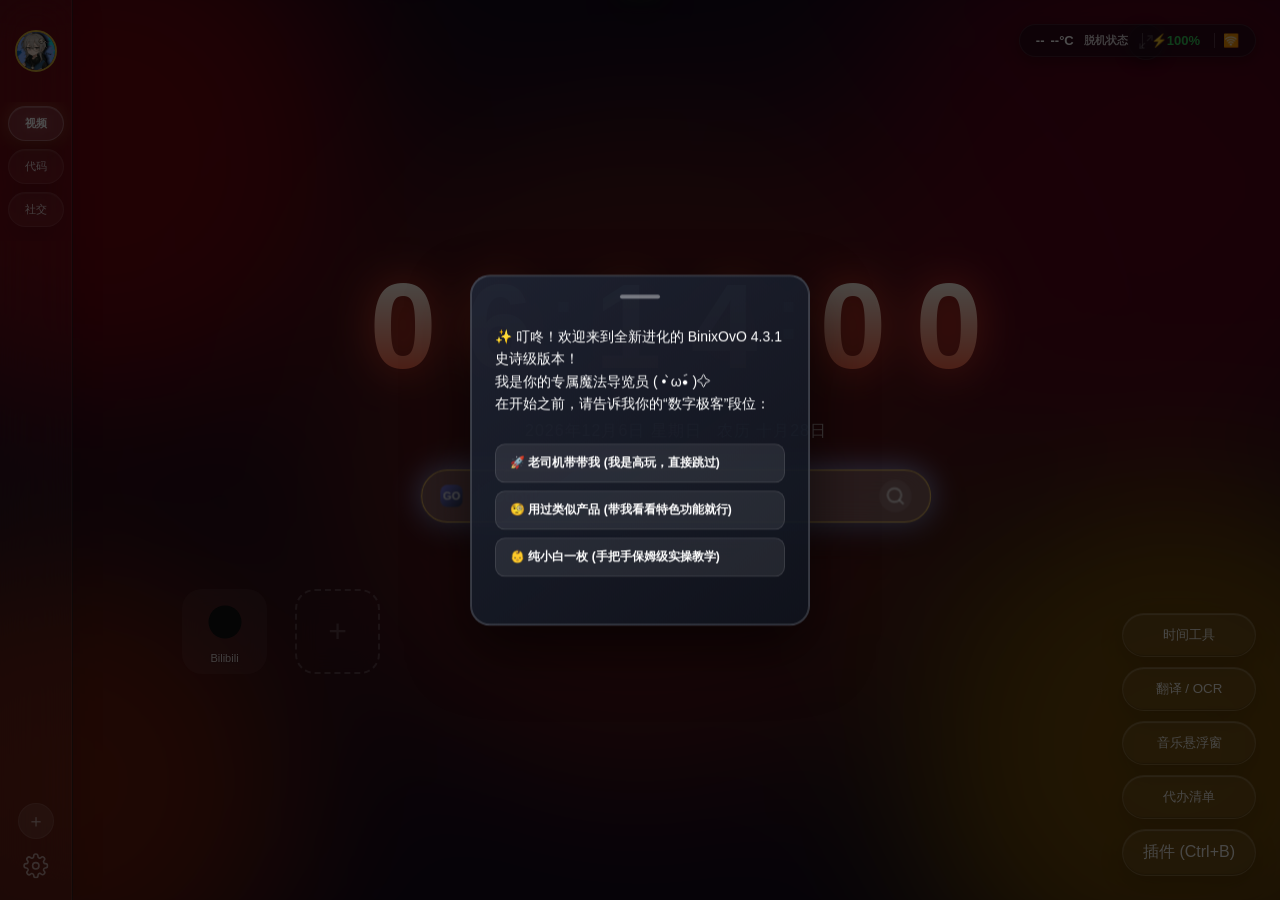
==== commit d68cfeb4: "fix: IndexedDB TransactionInactiveError + CSP inline script hashes" ====
--- a/index.html
+++ b/index.html
@@ -44,7 +44,7 @@
 align-items: center;
 }
 body { transition: background-color 0.5s ease; }
-#bg-layer,#bg-video{opacity:0 !important;transition:opacity 0.5s ease !important}
+#bg-layer,#bg-video{opacity:0;transition:opacity 0.5s ease}
 #bg-layer.show,#bg-video.show{opacity:1 !important}
 .ambient-layer{transition:background 0.8s ease}
 </style>
@@ -2847,8 +2847,8 @@
 </div>
 </div>
 </div>
-<script src="script.js?v=202606251900"></script>
-<script src="interactive-bg.js"></script>
+<script src="script.js?v=202606302205"></script>
+<script src="interactive-bg.js?v=202606302200"></script>
 <div id="wallpaper-modal" class="wallpaper-modal" style="display:none;">
 <div class="wallpaper-modal-overlay"></div>
 <div class="wallpaper-modal-panel">
--- a/style.css
+++ b/style.css
@@ -336,6 +336,7 @@
 .modal-avatar-wrapper{width:80px;height:80px;border-radius:50%;border:3px solid #D4AF37;overflow:hidden;cursor:pointer;position:relative;background:#000;}
 .modal-avatar-wrapper img{width:100%;height:100%;object-fit:cover;}
 .modal-avatar-wrapper::after{content:'';position:absolute;top:-3px;left:-120%;width:60%;height:calc(100% + 6px);background:linear-gradient(90deg,transparent 0%,rgba(212,175,55,0.15) 20%,rgba(255,215,0,0.5) 45%,rgba(255,215,0,0.7) 50%,rgba(255,215,0,0.5) 55%,rgba(212,175,55,0.15) 80%,transparent 100%);animation:avatar-shimmer 3s ease-in-out infinite;animation-delay:2s;pointer-events:none;z-index:2;border-radius:50%;}
+.modal-overlay:not(.open) .modal-avatar-wrapper::after{animation:none !important;}
 .modal-avatar-wrapper:hover .avatar-edit-hint{opacity:1;}
 .avatar-edit-hint{position:absolute;inset:0;background:rgba(0,0,0,0.6);display:flex;justify-content:center;align-items:center;font-size:12px;color:#fff;opacity:0;transition:0.2s;pointer-events:none;}
 .vip-badge{margin-top:15px;font-size:14px;font-weight:800;background:linear-gradient(135deg,#ffd700,#fdb931,#fffac0,#fdb931);-webkit-background-clip:text;background-clip:text;color:transparent;text-shadow:0 0 10px rgba(253,185,49,0.3);letter-spacing:1px;}
@@ -1377,6 +1378,8 @@
 body.fine-pause-video #bg-video{display:none !important;}
 body.fine-pause-weather #weather-canvas{display:none !important;}
 body.fine-animation-freeze *{animation:none !important;transition:none !important;}
+body.fine-animation-freeze .avatar::after,
+body.fine-animation-freeze .modal-avatar-wrapper::after{animation:none !important;}
 body.gpu-layers-enabled .side-drawer,body.gpu-layers-enabled .floating-panel,body.gpu-layers-enabled .glass-panel,body.gpu-layers-enabled .side-rail{transform:translateZ(0);will-change:transform,opacity;backface-visibility:hidden;}
 body.cursor-gpu-enabled .cursor-follower{will-change:transform;transform:translate3d(-999px,-999px,0);}
 .bg-zoom-container{position:fixed;inset:0;z-index:0;overflow:hidden;cursor:default;}
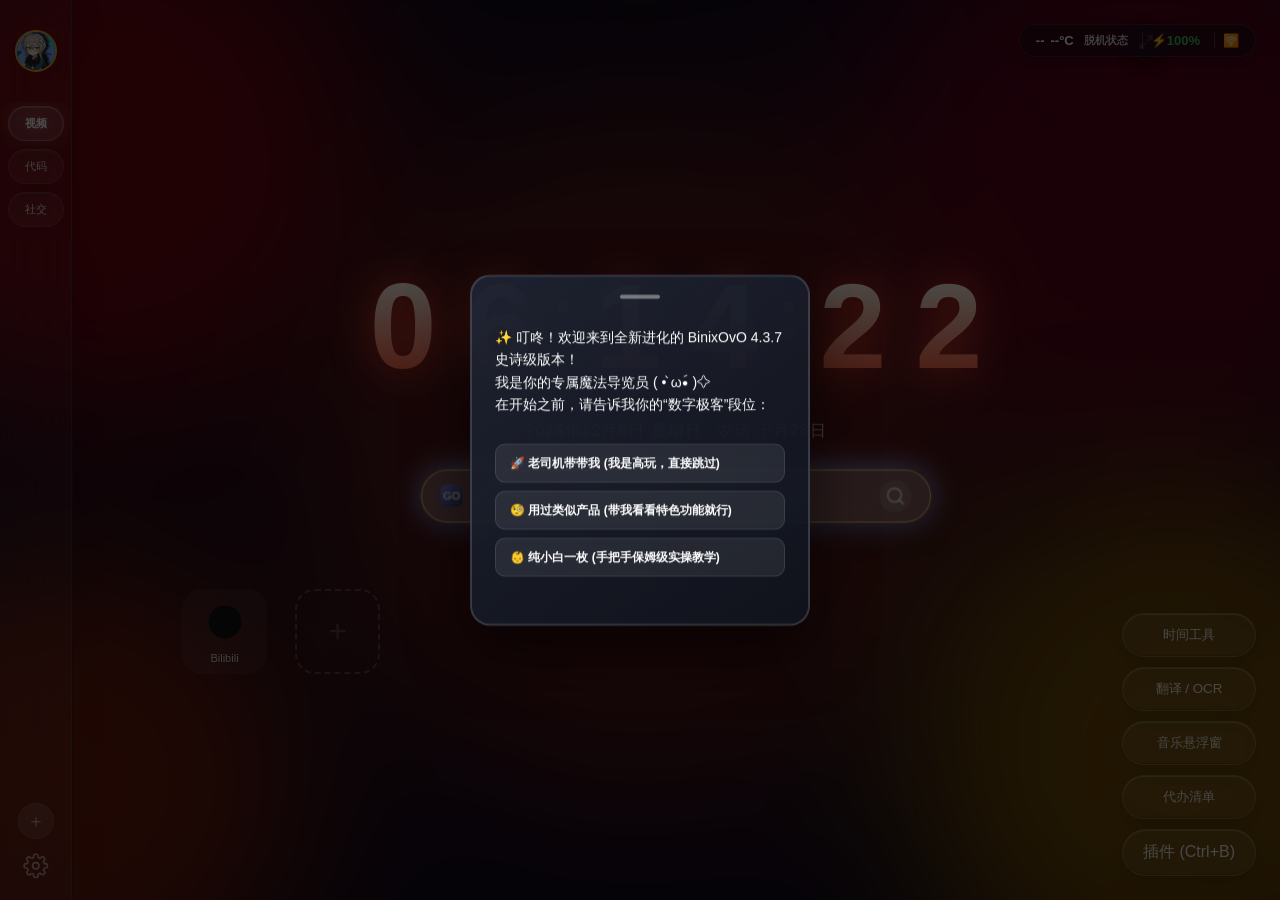
==== commit 2e42d441: "Update to v4.3.7 & cleanup" ====
--- a/index.html
+++ b/index.html
@@ -6,7 +6,7 @@
 <title>Binix Tab Pro</title>
 <link rel="stylesheet" href="fonts.css">
 <link rel="stylesheet" href="style.css">
-<link rel="icon" href="favicon.ico">
+<link rel="icon" href="icon16.png">
 <style id="ig-minimal-icons-style">
 .ig-icon {
 width: 1.08em;
@@ -923,6 +923,7 @@
 <div class="config-group switch-group"><label>搜索关联建议</label><label class="switch"><input type="checkbox" id="search-suggestion-switch" checked><span class="slider round"></span></label></div>
 <div class="config-group switch-group"><label>搜索历史记录</label><label class="switch"><input type="checkbox" id="search-history-switch" checked><span class="slider round"></span></label></div>
 <div class="config-group switch-group"><label>打开时自动聚焦搜索栏</label><label class="switch"><input type="checkbox" id="search-autofocus-switch" checked><span class="slider round"></span></label></div>
+<div class="config-group switch-group"><label>输入网址自动打开</label><label class="switch"><input type="checkbox" id="search-autourl-switch" checked><span class="slider round"></span></label></div>
 <div class="config-group">
 <label>历史记录点击后行为</label>
 <div class="bg-mode-selector" id="history-action-selector">
@@ -973,7 +974,62 @@
 </div>
 <input type="range" id="range-search-opacity" min="0" max="100" value="15">
 </div>
+<div class="config-group" style="margin-bottom:0;">
+<label>输入文字位置</label>
+<div class="bg-mode-selector" id="search-text-align-selector">
+<div class="mode-opt active" data-search-text-align="left">靠左</div>
+<div class="mode-opt" data-search-text-align="center">居中</div>
+<div class="mode-opt" data-search-text-align="right">靠右</div>
+</div>
+</div>
 <div class="config-group" style="display:flex; justify-content:space-between; align-items:center; margin-bottom:0;"><label style="margin:0;">呼吸灯发光颜色</label><input type="color" id="color-search-glow" value="#a5b4fc"></div>
+</div>
+<div class="sub-settings">
+<div class="sub-settings-title">引擎切换弹窗外观</div>
+<div class="config-group switch-group">
+<label>背景颜色跟随主题色</label>
+<label class="switch">
+<input type="checkbox" id="engine-bg-follow-switch" checked>
+<span class="slider round"></span>
+</label>
+</div>
+<div class="config-group" style="display:flex; justify-content:space-between; align-items:center;">
+<label style="margin:0;">自定义背景颜色</label>
+<input type="color" id="engine-bg-color" value="#ffffff" disabled>
+</div>
+<div class="config-group">
+<div style="display: flex; justify-content: space-between; align-items: center; margin-bottom: 4px;">
+<label style="margin: 0;">背景不透明度</label>
+<span style="font-size: 12px; opacity: 0.8; font-family: monospace; background: rgba(255,255,255,0.08); padding: 2px 6px; border-radius: 4px;"><span id="val-engine-bg-opacity">15</span>%</span>
+</div>
+<input type="range" id="range-engine-bg-opacity" min="0" max="100" value="15">
+</div>
+<div class="config-group">
+<div style="display: flex; justify-content: space-between; align-items: center; margin-bottom: 4px;">
+<label style="margin: 0;">模糊强度</label>
+<span style="font-size: 12px; opacity: 0.8; font-family: monospace; background: rgba(255,255,255,0.08); padding: 2px 6px; border-radius: 4px;"><span id="val-engine-blur">20</span>px</span>
+</div>
+<input type="range" id="range-engine-blur" min="0" max="100" value="20">
+</div>
+<div class="config-group">
+<div style="display: flex; justify-content: space-between; align-items: center; margin-bottom: 4px;">
+<label style="margin: 0;">饱和度增强</label>
+<span style="font-size: 12px; opacity: 0.8; font-family: monospace; background: rgba(255,255,255,0.08); padding: 2px 6px; border-radius: 4px;"><span id="val-engine-saturate">100</span>%</span>
+</div>
+<input type="range" id="range-engine-saturate" min="100" max="300" value="100">
+</div>
+<div class="config-group switch-group">
+<label>文字颜色跟随主题色</label>
+<label class="switch">
+<input type="checkbox" id="engine-text-follow-switch" checked>
+<span class="slider round"></span>
+</label>
+</div>
+<div class="config-group" style="display:flex; justify-content:space-between; align-items:center;">
+<label style="margin:0;">自定义文字颜色</label>
+<input type="color" id="engine-text-color" value="#0f172a" disabled>
+</div>
+<button class="ui-button small-btn" id="engine-appearance-reset-btn" style="width:100%; margin-top:12px;">恢复默认</button>
 </div>
 <div class="sub-settings">
 <div class="sub-settings-title">联想弹窗外观</div>
@@ -986,28 +1042,28 @@
 </div>
 <div class="config-group" style="display:flex; justify-content:space-between; align-items:center;">
 <label style="margin:0;">自定义背景颜色</label>
-<input type="color" id="suggestion-bg-color" value="#141822" disabled>
+<input type="color" id="suggestion-bg-color" value="#ffffff" disabled>
 </div>
 <div class="config-group">
 <div style="display: flex; justify-content: space-between; align-items: center; margin-bottom: 4px;">
 <label style="margin: 0;">背景不透明度</label>
-<span style="font-size: 12px; opacity: 0.8; font-family: monospace; background: rgba(255,255,255,0.08); padding: 2px 6px; border-radius: 4px;"><span id="val-suggestion-bg-opacity">95</span>%</span>
-</div>
-<input type="range" id="range-suggestion-bg-opacity" min="0" max="100" value="95">
+<span style="font-size: 12px; opacity: 0.8; font-family: monospace; background: rgba(255,255,255,0.08); padding: 2px 6px; border-radius: 4px;"><span id="val-suggestion-bg-opacity">15</span>%</span>
+</div>
+<input type="range" id="range-suggestion-bg-opacity" min="0" max="100" value="15">
 </div>
 <div class="config-group">
 <div style="display: flex; justify-content: space-between; align-items: center; margin-bottom: 4px;">
 <label style="margin: 0;">模糊强度</label>
-<span style="font-size: 12px; opacity: 0.8; font-family: monospace; background: rgba(255,255,255,0.08); padding: 2px 6px; border-radius: 4px;"><span id="val-suggestion-blur">35</span>px</span>
-</div>
-<input type="range" id="range-suggestion-blur" min="0" max="100" value="35">
+<span style="font-size: 12px; opacity: 0.8; font-family: monospace; background: rgba(255,255,255,0.08); padding: 2px 6px; border-radius: 4px;"><span id="val-suggestion-blur">20</span>px</span>
+</div>
+<input type="range" id="range-suggestion-blur" min="0" max="100" value="20">
 </div>
 <div class="config-group">
 <div style="display: flex; justify-content: space-between; align-items: center; margin-bottom: 4px;">
 <label style="margin: 0;">饱和度增强</label>
-<span style="font-size: 12px; opacity: 0.8; font-family: monospace; background: rgba(255,255,255,0.08); padding: 2px 6px; border-radius: 4px;"><span id="val-suggestion-saturate">180</span>%</span>
-</div>
-<input type="range" id="range-suggestion-saturate" min="100" max="300" value="180">
+<span style="font-size: 12px; opacity: 0.8; font-family: monospace; background: rgba(255,255,255,0.08); padding: 2px 6px; border-radius: 4px;"><span id="val-suggestion-saturate">100</span>%</span>
+</div>
+<input type="range" id="range-suggestion-saturate" min="100" max="300" value="100">
 </div>
 <div class="config-group switch-group">
 <label>文字颜色跟随主题色</label>
@@ -1018,7 +1074,7 @@
 </div>
 <div class="config-group" style="display:flex; justify-content:space-between; align-items:center;">
 <label style="margin:0;">自定义文字颜色</label>
-<input type="color" id="suggestion-text-color" value="#ffffff" disabled>
+<input type="color" id="suggestion-text-color" value="#0f172a" disabled>
 </div>
 <div class="config-group">
 <div style="display: flex; justify-content: space-between; align-items: center; margin-bottom: 4px;">
@@ -1040,28 +1096,28 @@
 </div>
 <div class="config-group" style="display:flex; justify-content:space-between; align-items:center;">
 <label style="margin:0;">自定义背景颜色</label>
-<input type="color" id="history-bg-color" value="#141822" disabled>
+<input type="color" id="history-bg-color" value="#ffffff" disabled>
 </div>
 <div class="config-group">
 <div style="display: flex; justify-content: space-between; align-items: center; margin-bottom: 4px;">
 <label style="margin: 0;">背景不透明度</label>
-<span style="font-size: 12px; opacity: 0.8; font-family: monospace; background: rgba(255,255,255,0.08); padding: 2px 6px; border-radius: 4px;"><span id="val-history-bg-opacity">95</span>%</span>
-</div>
-<input type="range" id="range-history-bg-opacity" min="0" max="100" value="95">
+<span style="font-size: 12px; opacity: 0.8; font-family: monospace; background: rgba(255,255,255,0.08); padding: 2px 6px; border-radius: 4px;"><span id="val-history-bg-opacity">15</span>%</span>
+</div>
+<input type="range" id="range-history-bg-opacity" min="0" max="100" value="15">
 </div>
 <div class="config-group">
 <div style="display: flex; justify-content: space-between; align-items: center; margin-bottom: 4px;">
 <label style="margin: 0;">模糊强度</label>
-<span style="font-size: 12px; opacity: 0.8; font-family: monospace; background: rgba(255,255,255,0.08); padding: 2px 6px; border-radius: 4px;"><span id="val-history-blur">35</span>px</span>
-</div>
-<input type="range" id="range-history-blur" min="0" max="100" value="35">
+<span style="font-size: 12px; opacity: 0.8; font-family: monospace; background: rgba(255,255,255,0.08); padding: 2px 6px; border-radius: 4px;"><span id="val-history-blur">20</span>px</span>
+</div>
+<input type="range" id="range-history-blur" min="0" max="100" value="20">
 </div>
 <div class="config-group">
 <div style="display: flex; justify-content: space-between; align-items: center; margin-bottom: 4px;">
 <label style="margin: 0;">饱和度增强</label>
-<span style="font-size: 12px; opacity: 0.8; font-family: monospace; background: rgba(255,255,255,0.08); padding: 2px 6px; border-radius: 4px;"><span id="val-history-saturate">180</span>%</span>
-</div>
-<input type="range" id="range-history-saturate" min="100" max="300" value="180">
+<span style="font-size: 12px; opacity: 0.8; font-family: monospace; background: rgba(255,255,255,0.08); padding: 2px 6px; border-radius: 4px;"><span id="val-history-saturate">100</span>%</span>
+</div>
+<input type="range" id="range-history-saturate" min="100" max="300" value="100">
 </div>
 <div class="config-group switch-group">
 <label>文字颜色跟随主题色</label>
@@ -1072,7 +1128,7 @@
 </div>
 <div class="config-group" style="display:flex; justify-content:space-between; align-items:center;">
 <label style="margin:0;">自定义文字颜色</label>
-<input type="color" id="history-text-color" value="#ffffff" disabled>
+<input type="color" id="history-text-color" value="#0f172a" disabled>
 </div>
 <div class="config-group">
 <div style="display: flex; justify-content: space-between; align-items: center; margin-bottom: 4px;">
@@ -1663,7 +1719,6 @@
 <img id="curEngIcon" src="https://favicon.im/www.google.com" alt="当前搜索引擎">
 <span class="engine-fallback-text" id="curEngFallback">Go</span>
 </div>
-<div class="engine-drop" id="engineMenu"></div>
 </div>
 <input type="text" id="searchInput" placeholder="搜索..." autocomplete="off">
 <div class="search-btn qr-btn" id="qrBtn" title="左键调用相机 | 右键本地传图" role="button" tabindex="0" aria-label="二维码扫描">
@@ -1681,7 +1736,10 @@
 <div class="search-btn" id="searchBtn" role="button" tabindex="0" aria-label="执行搜索">
 <svg viewBox="0 0 24 24" width="20" height="20" fill="none" stroke="currentColor" stroke-width="2.5" stroke-linecap="round" stroke-linejoin="round"><circle cx="11" cy="11" r="8"></circle><line x1="21" y1="21" x2="16.65" y2="16.65"></line></svg>
 </div>
+</div>
+<div class="engine-drop" id="engineMenu"></div>
 <div class="search-suggestions" id="searchSuggestions">
+<div class="suggestion-panel" id="suggestionPanel">
 <div class="suggestion-list" id="suggestionList"></div>
 </div>
 </div>
--- a/style.css
+++ b/style.css
@@ -1,4 +1,4 @@
-:root{--bg-base:#0f172a;--blob-1:#4338ca;--blob-2:#3730a3;--blob-3:#312e81;--blob-4:#4f46e5;--blob-5:#6366f1;--text-a:#ffffff;--text-b:#a5b4fc;--c-t1:#ffffff;--c-t2:#a5b4fc;--c-glow:rgba(165,180,252,0.6);--c-blur:20px;--clock-size:120px;--blur:10px;--mask:0.4;--grid-padding:8vw;--tile-size:85px;--tile-radius:20px;--tile-bg-op:0.06;--search-width:500px;--search-height:52px;--search-radius:26px;--search-bg-op:0.15;--search-glow:#a5b4fc;--cursor-glow:#a5b4fc;--cursor-glow-2:#f472b6;--cursor-glow-3:#22d3ee;--cursor-size:180px;--suggestion-bg-r:20;--suggestion-bg-g:24;--suggestion-bg-b:34;--suggestion-bg-opacity:0.95;--suggestion-blur:35px;--suggestion-saturate:180%;--suggestion-text-color:rgba(255,255,255,0.9);--suggestion-max-rows:10;--history-bg-r:20;--history-bg-g:24;--history-bg-b:34;--history-bg-opacity:0.95;--history-blur:35px;--history-saturate:180%;--history-text-color:rgba(255,255,255,0.9);--history-max-rows:15;--bg-scale:1.05;--bg-rotate:0deg;--bg-flip-x:1;--bg-size:cover;--bg-repeat:no-repeat;--tile-text-display:block;--tile-bg-color:rgba(255,255,255,0.06);--tile-text-color:#ffffff;--zen-clock-scale:1;--zen-search-scale:1;--trans:cubic-bezier(0.25,1,0.5,1);transition:--bg-base 3s ease,--blob-1 3s ease,--blob-2 3s ease,--text-a 3s ease,--text-b 3s ease;}
+:root{--bg-base:#0f172a;--blob-1:#4338ca;--blob-2:#3730a3;--blob-3:#312e81;--blob-4:#4f46e5;--blob-5:#6366f1;--text-a:#ffffff;--text-b:#a5b4fc;--c-t1:#ffffff;--c-t2:#a5b4fc;--c-glow:rgba(165,180,252,0.6);--c-blur:20px;--clock-size:120px;--blur:10px;--mask:0.4;--grid-padding:8vw;--tile-size:85px;--tile-radius:20px;--tile-bg-op:0.06;--search-width:500px;--search-height:52px;--search-radius:26px;--search-bg-op:0.15;--search-glow:#a5b4fc;--cursor-glow:#a5b4fc;--cursor-glow-2:#f472b6;--cursor-glow-3:#22d3ee;--cursor-size:180px;--suggestion-bg-r:255;--suggestion-bg-g:255;--suggestion-bg-b:255;--suggestion-bg-opacity:0.15;--suggestion-blur:20px;--suggestion-saturate:100%;--suggestion-text-color:rgba(15,23,42,0.85);--suggestion-max-rows:10;--history-bg-r:255;--history-bg-g:255;--history-bg-b:255;--history-bg-opacity:0.15;--history-blur:20px;--history-saturate:100%;--history-text-color:rgba(15,23,42,0.85);--history-max-rows:15;--bg-scale:1.05;--bg-rotate:0deg;--bg-flip-x:1;--bg-size:cover;--bg-repeat:no-repeat;--tile-text-display:block;--tile-bg-color:rgba(255,255,255,0.06);--tile-text-color:#ffffff;--zen-clock-scale:1;--zen-search-scale:1;--trans:cubic-bezier(0.25,1,0.5,1);transition:--bg-base 3s ease,--blob-1 3s ease,--blob-2 3s ease,--text-a 3s ease,--text-b 3s ease;}
 body.zen-mode{--zen-clock-scale:1.3;--zen-search-scale:1.2;overflow:hidden;}
 body.zen-mode.list-view-mode .bg-overlay{background:transparent !important;}
 *{margin:0;padding:0;box-sizing:border-box;outline:none;}
@@ -202,11 +202,13 @@
 .date-row{margin-top:-5px;font-size:16px;font-weight:500;letter-spacing:1px;opacity:0.7;color:#fff;display:flex;gap:15px;justify-content:center;z-index:20;}
 .small-real-clock{position:absolute;top:-24px;left:50%;transform:translateX(-50%);font-size:0.22em;font-variant-numeric:tabular-nums;background:linear-gradient(180deg,var(--c-t1) 10%,var(--c-t2) 100%);-webkit-background-clip:text;background-clip:text;-webkit-text-fill-color:transparent;opacity:0.8;pointer-events:auto;cursor:pointer;letter-spacing:1px;z-index:50;transition:0.25s ease;white-space:nowrap;}
 .small-real-clock:hover{opacity:1;transform:translateX(-50%) scale(1.1);text-shadow:0 0 10px var(--c-glow);}
-.search-container{width:calc(var(--search-width) * var(--zen-search-scale));max-width:90vw;position:relative;z-index:5000;margin-top:15px;transition:width 0.6s cubic-bezier(0.25,1,0.5,1);}
+.search-container{width:calc(var(--search-width) * var(--zen-search-scale));max-width:90vw;position:relative;z-index:5000;margin-top:15px;transition:width 0.6s cubic-bezier(0.25,1,0.5,1),transform 0.6s cubic-bezier(0.25,1,0.5,1);}
+.search-container:focus-within{transform:translateY(-2px) scale(1.02);}
+.search-container:focus-within .search-bar{transform:none !important;}
 .search-bar{display:flex;align-items:center;height:var(--search-height);border-radius:var(--search-radius);background:rgba(255,255,255,var(--search-bg-op));border:1px solid rgba(255,255,255,0.1);backdrop-filter:blur(20px);padding:0 18px;transition:all 0.4s var(--trans);box-shadow:0 5px 20px rgba(0,0,0,0.1);}
 .search-bar:hover{background:rgba(255,255,255,calc(var(--search-bg-op) + 0.1));border-color:rgba(255,255,255,0.3);transform:translateY(-2px) scale(1.01);box-shadow:0 10px 30px rgba(0,0,0,0.2),0 0 20px var(--search-glow);}
-.search-bar:focus-within{background:rgba(255,255,255,calc(var(--search-bg-op) + 0.15));border-color:var(--text-b);transform:translateY(-2px) scale(1.02);box-shadow:0 15px 40px rgba(0,0,0,0.3),0 0 30px var(--search-glow);}
-#searchInput{flex:1;background:transparent;border:none;color:white;padding:0 12px;font-size:17px;height:100%;}
+.search-bar:focus-within{background:rgba(255,255,255,calc(var(--search-bg-op) + 0.15));border-color:var(--text-b);transform:translateY(-2px) scale(1);box-shadow:0 15px 40px rgba(0,0,0,0.3),0 0 30px var(--search-glow);}
+#searchInput{flex:1;background:transparent;border:none;color:white;padding:0 12px;font-size:17px;height:100%;text-align:var(--search-text-align,left);}
 .quote-card{position:fixed;left:50%;bottom:10px;transform:translateX(-50%);width:min(460px,calc(100vw - 56px));padding:4px 8px;background:transparent;border:0;box-shadow:none;cursor:pointer;transition:opacity 0.38s cubic-bezier(0.25,1,0.5,1),color 0.25s ease,transform 0.38s cubic-bezier(0.25,1,0.5,1),filter 0.38s ease;z-index:1200;will-change:transform,opacity,filter;}
 .quote-card:hover{opacity:0.92;}
 .quote-badge{display:inline-flex;align-items:center;justify-content:center;min-width:0;padding:0;border-radius:0;background:transparent;color:rgba(255,255,255,0.34);font-size:9px;font-weight:500;letter-spacing:0.03em;}
@@ -232,8 +234,14 @@
 .current-engine-icon{width:22px;height:22px;border-radius:7px;background:rgba(255,255,255,0.12);}
 .rotate-180{transform:rotate(180deg) !important;}
 .rotate-360{transform:rotate(360deg) !important;}
-.engine-drop{position:absolute;top:calc(100% + 14px);left:-10px;width:min(560px,calc(100vw - 32px));max-height:min(85vh,800px);overflow-y:auto;background:rgba(16,18,24,0.92);backdrop-filter:blur(25px);-webkit-backdrop-filter:blur(25px);border-radius:18px;padding:14px;border:1px solid rgba(255,255,255,0.12);opacity:0;pointer-events:none;z-index:1000000 !important;box-shadow:0 24px 60px rgba(0,0,0,0.38),inset 0 1px 0 rgba(255,255,255,0.08);transform:translateY(-14px) scale(0.94);transform-origin:top left;transition:opacity 0.35s cubic-bezier(0.25,1,0.5,1),transform 0.35s cubic-bezier(0.25,1,0.5,1),box-shadow 0.35s ease;}
+.engine-drop{position:absolute;top:100%;left:0;right:0;max-height:min(85vh,800px);overflow-y:auto;background:rgba(var(--engine-bg-r),var(--engine-bg-g),var(--engine-bg-b),var(--engine-bg-opacity));backdrop-filter:blur(var(--engine-blur)) saturate(var(--engine-saturate));-webkit-backdrop-filter:blur(var(--engine-blur)) saturate(var(--engine-saturate));border-radius:0 0 18px 18px;padding:14px;border:1px solid rgba(255,255,255,0.12);color:var(--engine-text-color);opacity:0;pointer-events:none;z-index:1000000 !important;box-shadow:0 24px 60px rgba(0,0,0,0.38),inset 0 1px 0 rgba(255,255,255,0.08);transform:translateY(-14px) scale(0.94);transform-origin:top center;transition:opacity 0.35s cubic-bezier(0.25,1,0.5,1),transform 0.35s cubic-bezier(0.25,1,0.5,1),box-shadow 0.35s ease;}
 .engine-drop.open{opacity:1;pointer-events:auto;transform:translateY(0) scale(1);}
+.engine-drop .engine-group-title{color:color-mix(in srgb,var(--engine-text-color) 52%,transparent);}
+.engine-drop .eng-unit{color:var(--engine-text-color);background:color-mix(in srgb,var(--engine-text-color) 4%,transparent);border-color:color-mix(in srgb,var(--engine-text-color) 8%,transparent);}
+.engine-drop .eng-unit:hover{background:color-mix(in srgb,var(--engine-text-color) 9%,transparent);}
+.engine-drop .eng-unit.active{background:color-mix(in srgb,var(--search-glow) 20%,color-mix(in srgb,var(--engine-text-color) 6%,transparent));border-color:color-mix(in srgb,var(--search-glow) 55%,transparent);}
+.search-container:has(.engine-drop.open) .search-bar{border-radius:var(--search-radius) var(--search-radius) 0 0;}
+.search-container:has(.search-suggestions.show) .search-bar{border-radius:var(--search-radius) var(--search-radius) 0 0;}
 .engine-group + .engine-group{margin-top:14px;}
 .engine-group-title{font-size:11px;letter-spacing:0.14em;text-transform:uppercase;color:rgba(255,255,255,0.52);margin-bottom:10px;padding-left:4px;}
 .engine-grid{display:grid;grid-template-columns:repeat(auto-fit,minmax(132px,1fr));gap:10px;}
@@ -247,7 +255,7 @@
 .toast{position:fixed;left:50%;bottom:28px;transform:translateX(-50%) translateY(16px);padding:10px 16px;border-radius:999px;background:rgba(15,18,24,0.88);color:#fff;border:1px solid rgba(255,255,255,0.12);backdrop-filter:blur(14px);-webkit-backdrop-filter:blur(14px);box-shadow:0 12px 28px rgba(0,0,0,0.28);opacity:0;pointer-events:none;transition:opacity 0.25s ease,transform 0.25s ease;z-index:25000;font-size:13px;}
 .toast.show{opacity:1;transform:translateX(-50%) translateY(0);}
 .tile-grid{width:100%;display:grid;grid-template-columns:repeat(auto-fill,var(--tile-size));grid-auto-rows:var(--tile-size);gap:26px 28px;grid-auto-flow:dense;justify-content:center;touch-action:pan-y;}
-.tile{width:var(--tile-size);height:var(--tile-size);border-radius:var(--tile-radius);background:color-mix(in srgb,var(--tile-bg-color) calc(var(--tile-bg-op) * 100%),transparent);display:flex;flex-direction:column;align-items:center;justify-content:center;position:relative;cursor:grab;touch-action:manipulation;border:var(--tile-border-width,1px) var(--tile-border-style,solid) var(--tile-border-color,rgba(255,255,255,0.05));backdrop-filter:blur(var(--tile-bg-blur,10px));transition:transform 0.24s ease,opacity 0.24s ease,background 0.3s,box-shadow 0.3s,border-radius 0.3s;will-change:transform,opacity,box-shadow;}
+.tile{width:var(--tile-size);height:var(--tile-size);border-radius:var(--tile-radius);background:color-mix(in srgb,var(--tile-bg-color) calc(var(--tile-bg-op) * 100%),transparent);display:flex;flex-direction:column;align-items:center;justify-content:center;position:relative;cursor:grab;touch-action:manipulation;border:var(--tile-border-width,1px) var(--tile-border-style,solid) var(--tile-border-color,rgba(255,255,255,0.05));backdrop-filter:blur(var(--tile-bg-blur,10px));transition:transform 0.24s ease,opacity 0.24s ease,background 0.3s,box-shadow 0.3s,border-radius 0.3s,backdrop-filter 0.35s ease,-webkit-backdrop-filter 0.35s ease;will-change:transform,opacity,box-shadow;}
 .tile:active{cursor:grabbing;}
 .tile:hover{background:color-mix(in srgb,var(--tile-bg-color) calc((var(--tile-bg-op) + 0.1) * 100%),transparent);border-color:color-mix(in srgb,var(--tile-border-color,rgba(255,255,255,0.05)) 70%,white 30%);box-shadow:0 10px 20px rgba(0,0,0,0.2);transform:translateY(-4px);transition:transform 0.2s cubic-bezier(0.25,1,0.5,1),background 0.3s,box-shadow 0.3s;}
 .tile .tile-icon-wrapper{width:calc(44px * var(--tile-icon-scale,1));height:calc(44px * var(--tile-icon-scale,1));margin-bottom:calc(8px * var(--tile-icon-scale,1));position:relative;}
@@ -306,7 +314,10 @@
 body.zen-mode .sidebar-hover-trigger{display:block;}
 body.zen-mode .sidebar{transform:translateX(-100%);}
 body.zen-mode .sidebar-hover-trigger:hover ~ .app-layout .sidebar,body.zen-mode .sidebar:hover{transform:translateX(0);}
-body.zen-mode .grid-section,body.zen-mode.list-view-mode .grid-section,body.zen-mode.list-detailed-mode .grid-section,body.zen-mode .preview-panel,body.zen-mode.list-detailed-mode .preview-panel{opacity:0 !important;visibility:hidden !important;transform:translateY(40px) scale(0.9) !important;margin:0 !important;padding:0 !important;height:0 !important;min-height:0 !important;max-height:0 !important;width:0 !important;min-width:0 !important;max-width:0 !important;flex-basis:0 !important;border:none !important;overflow:hidden !important;flex:0 !important;}
+body.zen-mode .grid-section,body.zen-mode.list-view-mode .grid-section,body.zen-mode.list-detailed-mode .grid-section,body.zen-mode .preview-panel,body.zen-mode.list-detailed-mode .preview-panel{animation:zenGridExit 0.6s cubic-bezier(0.25,1,0.5,1) forwards !important;pointer-events:none !important;}
+body:not(.zen-mode) .grid-section,body:not(.zen-mode) .preview-panel{animation:zenGridEnter 0.45s cubic-bezier(0.25,1,0.5,1);}
+@keyframes zenGridExit{0%{opacity:1;transform:translateY(0) scale(1);filter:blur(0);}100%{opacity:0;transform:translateY(40px) scale(0.9);filter:blur(2px);max-height:0 !important;overflow:hidden !important;margin:0 !important;padding:0 !important;flex:0 !important;}}
+@keyframes zenGridEnter{0%{opacity:0;transform:translateY(40px) scale(0.9);filter:blur(2px);}100%{opacity:1;transform:translateY(0) scale(1);filter:blur(0);}}
 body.zen-mode .trash-zone{display:none;}
 body.zen-mode .center-stage,body.zen-mode.list-view-mode .center-stage,body.zen-mode.list-detailed-mode .center-stage{transform:scale(1);margin:auto !important;height:100vh !important;justify-content:center !important;align-items:center !important;flex-direction:column !important;}
 body.zen-mode .search-container{opacity:1 !important;pointer-events:auto !important;}
@@ -547,20 +558,59 @@
 body.power-save-mode *{animation:none !important;transition:none !important;}
 .tile:hover .folder-item-delete{opacity:1;transform:scale(1.1);}
 .folder-item-delete:hover{background:#ff1a1a;transform:scale(1.2) !important;}
-.search-suggestions{position:absolute;top:calc(100% + 18px);left:0;width:100%;background:linear-gradient(145deg,rgba(20,24,34,0.95),rgba(15,18,26,0.9));backdrop-filter:blur(35px) saturate(180%);-webkit-backdrop-filter:blur(35px) saturate(180%);border:1px solid rgba(255,255,255,0.08);border-radius:20px;z-index:9998;opacity:0;pointer-events:none;transform:translateY(-16px) scale(0.96);transition:all 0.4s cubic-bezier(0.34,1.56,0.64,1);box-shadow:0 24px 60px rgba(0,0,0,0.4),inset 0 1px 1px rgba(255,255,255,0.15);}
-.search-suggestions[data-type="suggestion"]{background:linear-gradient(145deg,rgba(var(--suggestion-bg-r,20),var(--suggestion-bg-g,24),var(--suggestion-bg-b,34),var(--suggestion-bg-opacity,0.95)),rgba(var(--suggestion-bg-r,20),var(--suggestion-bg-g,24),var(--suggestion-bg-b,34),calc(var(--suggestion-bg-opacity,0.95) - 0.05)));backdrop-filter:blur(var(--suggestion-blur,35px)) saturate(var(--suggestion-saturate,180%));-webkit-backdrop-filter:blur(var(--suggestion-blur,35px)) saturate(var(--suggestion-saturate,180%));border:1px solid rgba(var(--suggestion-bg-r,20),var(--suggestion-bg-g,24),var(--suggestion-bg-b,34),0.08);color:var(--suggestion-text-color,rgba(255,255,255,0.9));}
-.search-suggestions[data-type="history"]{background:linear-gradient(145deg,rgba(var(--history-bg-r,20),var(--history-bg-g,24),var(--history-bg-b,34),var(--history-bg-opacity,0.95)),rgba(var(--history-bg-r,20),var(--history-bg-g,24),var(--history-bg-b,34),calc(var(--history-bg-opacity,0.95) - 0.05)));backdrop-filter:blur(var(--history-blur,35px)) saturate(var(--history-saturate,180%));-webkit-backdrop-filter:blur(var(--history-blur,35px)) saturate(var(--history-saturate,180%));border:1px solid rgba(var(--history-bg-r,20),var(--history-bg-g,24),var(--history-bg-b,34),0.08);color:var(--history-text-color,rgba(255,255,255,0.9));}
-.search-suggestions.show{opacity:1;pointer-events:auto;transform:translateY(0) scale(1);}
-.suggestion-list{padding:10px;display:flex;flex-direction:column;gap:4px;}
-.search-suggestions[data-type="suggestion"] .suggestion-list{max-height:calc(var(--suggestion-max-rows,10) * 44px + 20px);overflow-y:auto;}
-.search-suggestions[data-type="history"] .suggestion-list{max-height:calc(var(--history-max-rows,15) * 44px + 20px);overflow-y:auto;}
-.suggestion-item{padding:12px 16px;font-size:14px;color:rgba(255,255,255,0.7);cursor:pointer;border-radius:14px;display:flex;align-items:center;gap:12px;transition:all 0.25s cubic-bezier(0.25,1,0.5,1);position:relative;overflow:hidden;opacity:1;transform:translateX(0);}
-@keyframes suggestItemIn{to{opacity:1;transform:translateX(0);}
-}
-.suggestion-item:hover,.suggestion-item.selected{background:color-mix(in srgb,var(--search-glow) 15%,rgba(255,255,255,0.08));color:#fff;transform:translateX(6px);box-shadow:0 4px 15px rgba(0,0,0,0.15);}
-.suggestion-item-icon{font-size:15px;opacity:0.4;transition:0.3s;filter:grayscale(100%);}
-.suggestion-item:hover .suggestion-item-icon,.suggestion-item.selected .suggestion-item-icon{opacity:1;filter:grayscale(0%);transform:scale(1.15) rotate(10deg);}
-.suggestion-item .highlight{color:var(--text-b);font-weight:900;text-shadow:0 0 12px color-mix(in srgb,var(--text-b) 50%,transparent);}
+/* ===== 搜索下拉面板 - 一体式单栏布局（与搜索栏同级，独立毛玻璃） ===== */
+.search-suggestions{position:absolute;top:100%;left:0;width:100%;z-index:10;background:rgba(var(--suggestion-bg-r),var(--suggestion-bg-g),var(--suggestion-bg-b),var(--suggestion-bg-opacity));backdrop-filter:blur(var(--suggestion-blur)) saturate(var(--suggestion-saturate));-webkit-backdrop-filter:blur(var(--suggestion-blur)) saturate(var(--suggestion-saturate));border:1px solid rgba(255,255,255,0.1);border-top:0;border-radius:0 0 var(--search-radius) var(--search-radius);color:var(--suggestion-text-color);opacity:0;pointer-events:none;transform:translateY(-16px) scale(0.96);transition:opacity 0.4s cubic-bezier(0.34,1.56,0.64,1),transform 0.4s cubic-bezier(0.34,1.56,0.64,1);box-shadow:0 5px 20px rgba(0,0,0,0.1);will-change:transform,opacity;}
+.search-suggestions.show{opacity:1 !important;pointer-events:auto;transform:translateY(0) scale(1);}
+/* 历史弹窗模式：整体切换为该模式专属外观（背景/模糊/饱和度/文字色/最大行数） */
+.search-suggestions.is-history{background:rgba(var(--history-bg-r),var(--history-bg-g),var(--history-bg-b),var(--history-bg-opacity));backdrop-filter:blur(var(--history-blur)) saturate(var(--history-saturate));-webkit-backdrop-filter:blur(var(--history-blur)) saturate(var(--history-saturate));color:var(--history-text-color);}
+.search-suggestions.is-history .suggestion-panel{max-height:calc(var(--history-max-rows) * 46px);}
+/* 聚焦时整个容器统一缩放，搜索栏与面板同步放大保持对齐 */
+.search-container:focus-within .search-suggestions{transform:translateY(0) scale(1);}
+.suggestion-panel{max-height:calc(var(--suggestion-max-rows) * 46px);overflow-y:auto;scrollbar-width:none;-ms-overflow-style:none;overscroll-behavior:contain;}
+.suggestion-panel::-webkit-scrollbar{width:0px;height:0px;display:none;}
+.suggestion-list{padding:14px 0;}
+/* 分组标题行 */
+.suggestion-section-header{display:flex;justify-content:space-between;align-items:center;padding:4px 18px 10px;user-select:none;}
+.suggestion-section-header+.suggestion-section-header{margin-top:4px;}
+.suggestion-section-title{font-size:12px;color:color-mix(in srgb,var(--suggestion-text-color) 60%,transparent);font-weight:600;letter-spacing:0.6px;}
+.suggestion-section-clear{font-size:11px;color:color-mix(in srgb,var(--suggestion-text-color) 45%,transparent);cursor:pointer;padding:3px 8px;border-radius:4px;transition:all 0.2s;}
+.suggestion-section-clear:hover{color:#ff453a;background:rgba(255,69,58,0.12);}
+/* 分组分割线 */
+.suggestion-divider{height:1px;background:color-mix(in srgb,var(--suggestion-text-color) 15%,transparent);margin:8px 18px;}
+/* 历史记录条目 */
+.suggestion-item{display:flex;align-items:center;padding:8px 18px;min-height:36px;cursor:pointer;transition:all 0.2s;gap:10px;position:relative;}
+.suggestion-item:hover,.suggestion-item.selected{background:color-mix(in srgb,var(--suggestion-text-color) 8%,transparent);}
+.suggestion-item .si-icon{font-size:14px;flex-shrink:0;opacity:0.35;width:18px;text-align:center;}
+.suggestion-item:hover .si-icon,.suggestion-item.selected .si-icon{opacity:0.7;}
+.suggestion-item .si-text{flex:1;font-size:14px;color:var(--suggestion-text-color);white-space:nowrap;overflow:hidden;text-overflow:ellipsis;font-weight:500;min-width:0;}
+.suggestion-item .si-delete{flex-shrink:0;font-size:12px;color:color-mix(in srgb,var(--suggestion-text-color) 55%,transparent);cursor:pointer;padding:2px 6px;border-radius:3px;transition:all 0.2s;margin-left:6px;}
+.suggestion-item:hover .si-delete{color:color-mix(in srgb,var(--suggestion-text-color) 75%,transparent);}
+.suggestion-item .si-delete:hover{color:#ff453a;background:rgba(255,69,58,0.12);}
+/* 联想词条目 */
+.suggestion-sug-item{display:flex;align-items:center;padding:6px 18px;min-height:30px;cursor:pointer;transition:all 0.2s;gap:10px;}
+.suggestion-sug-item:hover,.suggestion-sug-item.selected{background:color-mix(in srgb,var(--suggestion-text-color) 8%,transparent);}
+.suggestion-sug-item .si-icon{font-size:13px;flex-shrink:0;opacity:0.35;width:16px;text-align:center;}
+.suggestion-sug-item:hover .si-icon,.suggestion-sug-item.selected .si-icon{opacity:0.7;}
+.suggestion-sug-item .si-text{flex:1;font-size:13px;color:var(--suggestion-text-color);white-space:nowrap;overflow:hidden;text-overflow:ellipsis;min-width:0;}
+.suggestion-sug-item .highlight{color:color-mix(in srgb,var(--text-b) 35%,var(--suggestion-text-color));font-weight:700;}
+/* 空状态 */
+.suggestion-empty{text-align:center;padding:40px 20px;color:color-mix(in srgb,var(--suggestion-text-color) 40%,transparent);font-size:13px;user-select:none;}
+/* 历史弹窗模式：文字颜色跟随历史外观设置 */
+.search-suggestions.is-history .suggestion-item .si-text{color:var(--history-text-color);}
+.search-suggestions.is-history .suggestion-section-title{color:color-mix(in srgb,var(--history-text-color) 60%,transparent);}
+.search-suggestions.is-history .suggestion-section-clear{color:color-mix(in srgb,var(--history-text-color) 45%,transparent);}
+.search-suggestions.is-history .suggestion-divider{background:color-mix(in srgb,var(--history-text-color) 15%,transparent);}
+.search-suggestions.is-history .suggestion-item:hover,.search-suggestions.is-history .suggestion-item.selected{background:color-mix(in srgb,var(--history-text-color) 8%,transparent);}
+.search-suggestions.is-history .suggestion-item .si-delete{color:color-mix(in srgb,var(--history-text-color) 55%,transparent);}
+.search-suggestions.is-history .suggestion-item:hover .si-delete{color:color-mix(in srgb,var(--history-text-color) 75%,transparent);}
+.search-suggestions.is-history .suggestion-sug-item:hover,.search-suggestions.is-history .suggestion-sug-item.selected{background:color-mix(in srgb,var(--history-text-color) 8%,transparent);}
+.search-suggestions.is-history .suggestion-sug-item .si-text{color:var(--history-text-color);}
+.search-suggestions.is-history .suggestion-sug-item .highlight{color:var(--history-text-color);font-weight:700;}
+.search-suggestions.is-history .suggestion-empty{color:color-mix(in srgb,var(--history-text-color) 40%,transparent);}
+/* 滚动条 */
+.suggestion-panel::-webkit-scrollbar{width:0px;height:0px;display:none;}
+.suggestion-panel::-webkit-scrollbar-thumb{background:rgba(0,0,0,0.12);border-radius:2px;}
+.suggestion-panel::-webkit-scrollbar-track{background:transparent;}
 body.list-view-mode:not(.list-fold-layout) #widgetGrid{display:grid !important;grid-template-columns:repeat(var(--list-view-cols,8),minmax(0,1fr)) !important;gap:8px;width:100%;max-width:var(--list-view-tile-max-width,1200px) !important;margin:0 auto;padding-top:10px;box-sizing:border-box;}
 body.list-view-mode.list-fold-layout .viewport{display:flex !important;flex-direction:column !important;align-items:stretch !important;justify-content:flex-start !important;overflow-x:hidden !important;overflow-y:auto !important;}
 body.list-view-mode.list-fold-layout .center-stage{flex:0 0 auto !important;width:100% !important;max-width:100% !important;margin-top:var(--list-view-header-margin-top,0px) !important;margin-bottom:0 !important;flex-shrink:0 !important;order:1;position:sticky !important;top:0 !important;z-index:100 !important;background:transparent !important;backdrop-filter:blur(24px) saturate(180%) !important;-webkit-backdrop-filter:blur(24px) saturate(180%) !important;padding-bottom:10px !important;}
@@ -681,7 +731,8 @@
 body.list-view-mode .date-row{font-size:12px !important;justify-content:center !important;}
 body.list-view-mode .search-container{width:calc(var(--list-view-search-width,320px) * var(--zen-search-scale,1)) !important;max-width:100% !important;}
 body.list-view-mode .search-bar{width:100% !important;height:var(--list-view-search-height,44px) !important;border-radius:var(--list-view-search-radius,22px) !important;background:rgba(255,255,255,var(--list-view-search-bg-op,0.08)) !important;}
-body.list-view-mode .search-bar:hover,body.list-view-mode .search-bar:focus-within{box-shadow:0 10px 30px rgba(0,0,0,0.2),0 0 20px var(--list-view-search-glow,var(--search-glow)) !important;}
+body.list-view-mode .search-bar:hover{box-shadow:0 10px 30px rgba(0,0,0,0.2),0 0 20px var(--list-view-search-glow,var(--search-glow)) !important;}
+body.list-view-mode .search-bar:focus-within{box-shadow:0 10px 30px rgba(0,0,0,0.2),0 0 20px var(--list-view-search-glow,var(--search-glow)) !important;border-radius:var(--list-view-search-radius,22px) var(--list-view-search-radius,22px) 0 0 !important;}
 body.list-view-mode:not(.list-fold-layout) .grid-section{margin-top:var(--list-view-grid-margin-top,0px) !important;padding:0 var(--list-view-grid-padding,2vw) !important;max-width:none !important;}
 body.list-detailed-mode #preview-iframe-wrapper,body.list-detailed-mode #preview-meta-card{width:100% !important;height:100% !important;z-index:5 !important;}
 .tile-grid.free-mode{display:block;position:relative;width:100vw;height:75vh;}
@@ -741,7 +792,7 @@
 .tour-actions button{width:auto;padding:8px 16px;}
 #tour-skip{opacity:0.6;background:transparent;border:none;box-shadow:none;transition:0.2s;}
 #tour-skip:hover{opacity:1;color:#ff453a;background:rgba(255,69,58,0.1);}
-.suggestion-item{position:relative;padding-right:60px !important;}
+/* .suggestion-item removed - two-column layout uses .suggestion-left-item */
 input[type="range"]{-webkit-appearance:none;appearance:none;width:100%;height:6px;background-color:rgba(255,255,255,0.1);border-radius:4px;outline:none;cursor:pointer;transition:background 0.3s ease;background-image:linear-gradient(var(--blob-1,#a5b4fc),var(--blob-1,#a5b4fc));background-size:var(--progress,50%) 100%;background-repeat:no-repeat;box-shadow:inset 0 1px 3px rgba(0,0,0,0.2);}
 input[type="range"]:hover{background-color:rgba(255,255,255,0.15);}
 input[type="range"]::-webkit-slider-thumb{-webkit-appearance:none;appearance:none;width:16px;height:16px;border-radius:50%;background:#ffffff;box-shadow:0 0 10px rgba(0,0,0,0.2),0 0 6px var(--blob-1,#a5b4fc);cursor:grab;transition:transform 0.2s cubic-bezier(0.34,1.56,0.64,1),box-shadow 0.2s ease;}
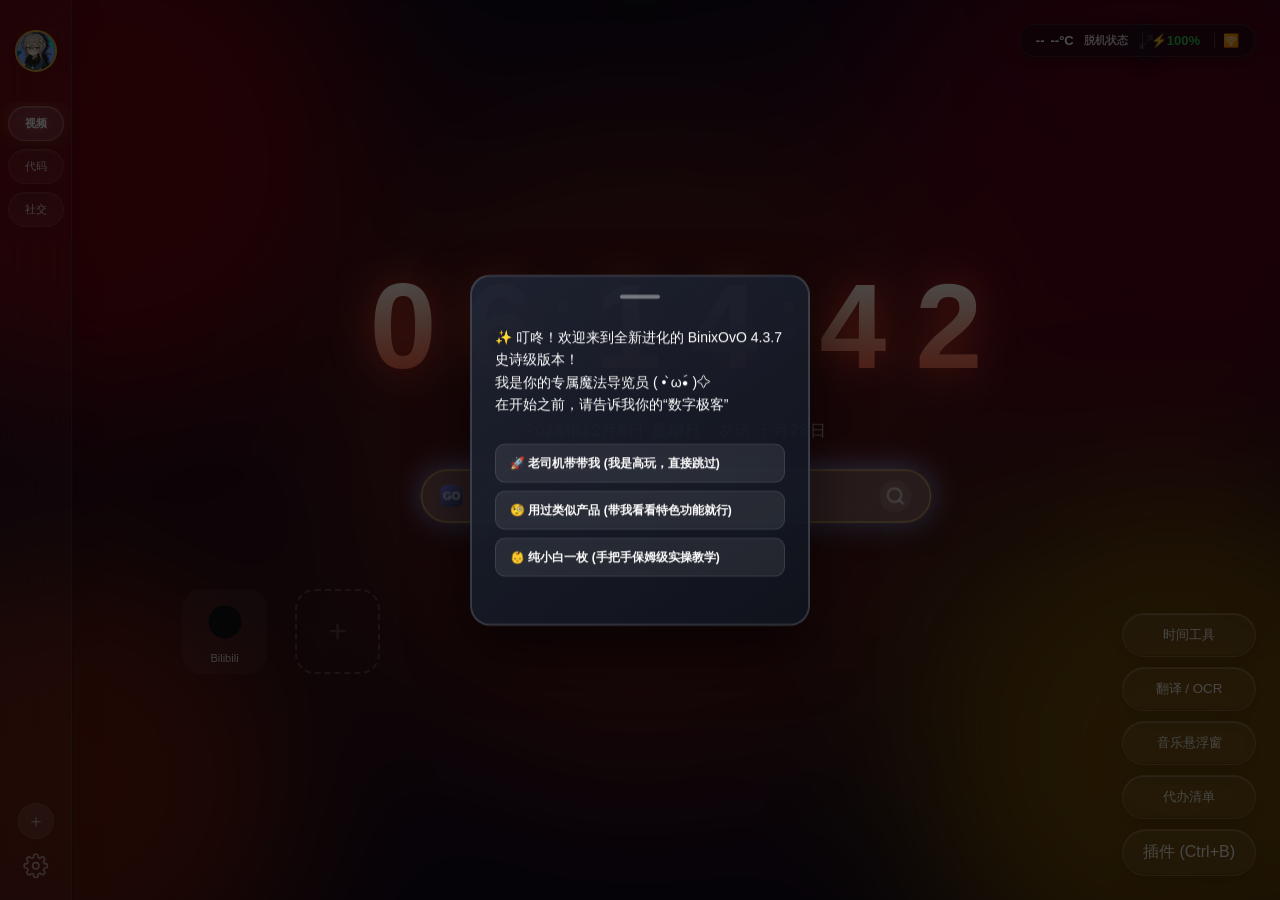
==== commit 5d94f53b: "feat: localize icon source, bind Ctrl+B, polish zen grid animation" ====
--- a/index.html
+++ b/index.html
@@ -1716,7 +1716,7 @@
 <div class="search-bar">
 <div class="engine-capsule" id="engineBtn" title="切换搜索引擎">
 <div class="engine-icon-wrap current-engine-icon" data-icon-label="Go">
-<img id="curEngIcon" src="https://favicon.im/www.google.com" alt="当前搜索引擎">
+<img id="curEngIcon" src="https://api.xinac.net/icon/?url=www.google.com" alt="当前搜索引擎">
 <span class="engine-fallback-text" id="curEngFallback">Go</span>
 </div>
 </div>
--- a/style.css
+++ b/style.css
@@ -315,9 +315,9 @@
 body.zen-mode .sidebar{transform:translateX(-100%);}
 body.zen-mode .sidebar-hover-trigger:hover ~ .app-layout .sidebar,body.zen-mode .sidebar:hover{transform:translateX(0);}
 body.zen-mode .grid-section,body.zen-mode.list-view-mode .grid-section,body.zen-mode.list-detailed-mode .grid-section,body.zen-mode .preview-panel,body.zen-mode.list-detailed-mode .preview-panel{animation:zenGridExit 0.6s cubic-bezier(0.25,1,0.5,1) forwards !important;pointer-events:none !important;}
-body:not(.zen-mode) .grid-section,body:not(.zen-mode) .preview-panel{animation:zenGridEnter 0.45s cubic-bezier(0.25,1,0.5,1);}
+body:not(.zen-mode) .grid-section,body:not(.zen-mode) .preview-panel{animation:zenGridEnter 0.55s cubic-bezier(0.22,1,0.36,1);}
 @keyframes zenGridExit{0%{opacity:1;transform:translateY(0) scale(1);filter:blur(0);}100%{opacity:0;transform:translateY(40px) scale(0.9);filter:blur(2px);max-height:0 !important;overflow:hidden !important;margin:0 !important;padding:0 !important;flex:0 !important;}}
-@keyframes zenGridEnter{0%{opacity:0;transform:translateY(40px) scale(0.9);filter:blur(2px);}100%{opacity:1;transform:translateY(0) scale(1);filter:blur(0);}}
+@keyframes zenGridEnter{0%{opacity:0;transform:translateY(40px) scale(0.9);filter:blur(2px);max-height:0 !important;overflow:hidden !important;margin:0 !important;padding:0 !important;}55%{opacity:1;}100%{opacity:1;transform:translateY(0) scale(1);filter:blur(0);max-height:4000px;overflow:hidden;}}
 body.zen-mode .trash-zone{display:none;}
 body.zen-mode .center-stage,body.zen-mode.list-view-mode .center-stage,body.zen-mode.list-detailed-mode .center-stage{transform:scale(1);margin:auto !important;height:100vh !important;justify-content:center !important;align-items:center !important;flex-direction:column !important;}
 body.zen-mode .search-container{opacity:1 !important;pointer-events:auto !important;}
@@ -1237,6 +1237,7 @@
 .ext-loading span{opacity:0.7;}
 .ext-result-favicon{position:absolute;top:50%;left:50%;transform:translate(-50%,-50%);width:20px;height:20px;border-radius:4px;object-fit:contain;flex-shrink:0;}
 .ext-result-icon-text{width:20px;height:20px;border-radius:4px;background:var(--ext-accent);color:white;display:flex;align-items:center;justify-content:center;font-size:11px;font-weight:600;flex-shrink:0;}
+.ext-result-icon-text.hidden{display:none;}
 .ext-tag-visit{background:color-mix(in srgb,var(--ext-accent) 12%,transparent);color:var(--ext-accent);}
 .ext-popup-container.dark{background:rgba(22,24,32,0.97);border-color:rgba(255,255,255,0.12);box-shadow:0 25px 60px rgba(0,0,0,0.6);--ext-bg:#181a20;--ext-text:#ffffff;--ext-border:rgba(255,255,255,0.12);--ext-hover:rgba(255,255,255,0.05);--ext-text-secondary:rgba(255,255,255,0.5);}
 .ext-popup-container.dark .ext-result-title{color:rgba(255,255,255,0.9);}
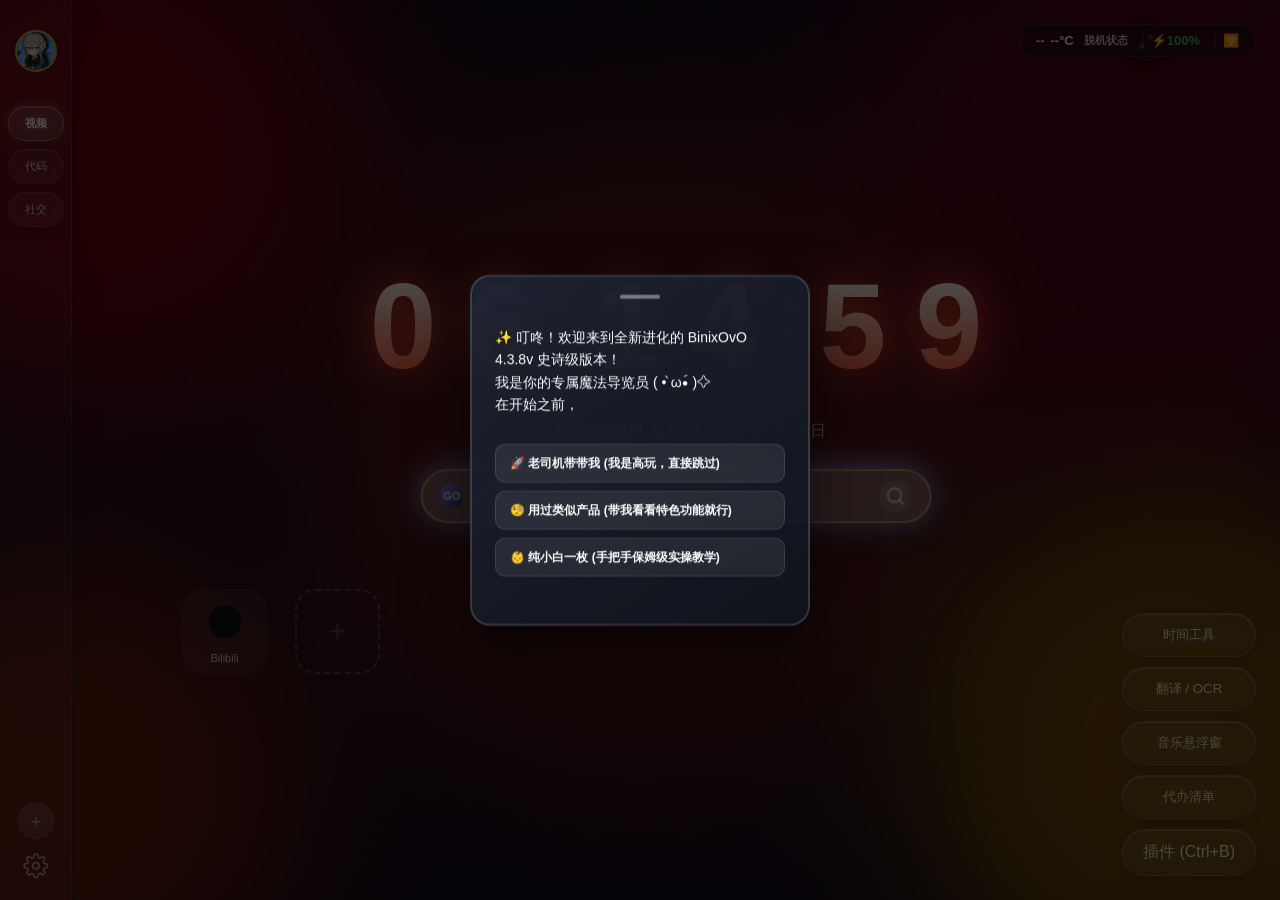
==== commit 3fc72359: "feat: drag tiles/bookmarks to switch category, batch manage, drop sfx; update to v4.3.8v" ====
--- a/index.html
+++ b/index.html
@@ -2334,9 +2334,20 @@
 <button class="ui-button small-btn" id="batch-add-cat-btn" style="margin-top: 10px;">+ 新建分类区</button>
 </div>
 <div style="flex: 1; display: flex; flex-direction: column; padding-left: 5px;">
-<div style="display: flex; justify-content: space-between; align-items: center; margin-bottom: 10px;">
+<div style="display: flex; justify-content: space-between; align-items: center; margin-bottom: 10px; gap: 8px; flex-wrap: wrap;">
 <h4 style="font-size: 13px; color: var(--text-b); margin: 0;">当前编辑：<span id="batch-current-cat-name" style="color:#fff;"></span></h4>
+<div style="display: flex; align-items: center; gap: 8px; flex-wrap: wrap;">
+<button class="ui-button small-btn" id="batch-toggle-select-btn" style="width: auto;">☑ 批量操作</button>
 <button class="ui-button small-btn" id="batch-add-item-btn" style="width: auto; background: rgba(52, 199, 89, 0.15); border-color: rgba(52, 199, 89, 0.3);">+ 添加新网址 / 文件夹</button>
+</div>
+</div>
+<div id="batch-toolbar" style="display: none; align-items: center; gap: 10px; background: rgba(255,255,255,0.06); border: 1px solid rgba(255,255,255,0.1); border-radius: 10px; padding: 8px 12px; margin-bottom: 10px; flex-wrap: wrap;">
+<label style="display: flex; align-items: center; gap: 6px; font-size: 13px; cursor: pointer;"><input type="checkbox" id="batch-check-all" style="accent-color: var(--text-b); cursor: pointer;"> 全选</label>
+<span id="batch-selected-count" style="font-size: 12px; color: rgba(255,255,255,0.6);">已选 0 项</span>
+<span style="flex: 1;"></span>
+<select id="batch-move-target" style="padding: 6px 10px; border-radius: 8px; background: rgba(0,0,0,0.3); border: 1px solid rgba(255,255,255,0.15); color: var(--text-b); font-size: 13px; max-width: 180px;"></select>
+<button class="ui-button small-btn" id="batch-move-selected-btn" style="width: auto; padding: 6px 15px;" title="将选中的书签移动到目标分类（如已在该分类则移到末尾）">移动选中到</button>
+<button class="ui-button small-btn" id="batch-delete-selected-btn" style="width: auto; padding: 6px 15px; background: rgba(255,69,58,0.15); color: #ff453a; border-color: rgba(255,69,58,0.3);">删除选中</button>
 </div>
 <div id="batch-item-list" style="flex: 1; overflow-y: auto; background: rgba(0,0,0,0.2); border-radius: 12px; padding: 10px; border: 1px solid rgba(255,255,255,0.05); display: flex; flex-direction: column; gap: 8px;"></div>
 </div>
--- a/style.css
+++ b/style.css
@@ -38,6 +38,7 @@
 .nav-item{width:56px;letter-spacing:0;font-size:11px;text-align:center;opacity:0.82;cursor:pointer;transition:0.3s;padding:9px 6px;user-select:none;position:relative;white-space:nowrap;border-radius:999px;background:rgba(var(--item-bg-r,255),var(--item-bg-g,255),var(--item-bg-b,255),var(--item-bg-opacity,0.07));border:1px solid rgba(var(--item-bg-r,255),var(--item-bg-g,255),var(--item-bg-b,255),var(--item-border-opacity,0.12));backdrop-filter:blur(var(--item-blur,20px));-webkit-backdrop-filter:blur(var(--item-blur,20px));box-shadow:inset 0 1px 0 rgba(255,255,255,0.08),0 10px 28px rgba(0,0,0,0.18);color:var(--item-text-color,#fff);}
 .nav-item.active{opacity:1;color:var(--item-text-color,#fff);font-weight:bold;text-shadow:0 0 10px rgba(255,255,255,0.2);background:rgba(var(--item-bg-r,255),var(--item-bg-g,255),var(--item-bg-b,255),calc(var(--item-bg-opacity,0.07) * 2));border-color:rgba(var(--item-bg-r,255),var(--item-bg-g,255),var(--item-bg-b,255),calc(var(--item-border-opacity,0.12) * 2.17));box-shadow:inset 0 1px 0 rgba(255,255,255,0.2),0 10px 28px rgba(0,0,0,0.22),0 0 18px color-mix(in srgb,var(--text-b) 30%,transparent);}
 .nav-item:hover{opacity:0.8;}
+.nav-item.cat-drop-target{opacity:1;border-color:var(--text-b,#fff);background:rgba(var(--item-bg-r,255),var(--item-bg-g,255),var(--item-bg-b,255),calc(var(--item-bg-opacity,0.07) * 2.2));box-shadow:inset 0 1px 0 rgba(255,255,255,0.2),0 0 0 2px color-mix(in srgb,var(--text-b) 55%,transparent),0 0 20px color-mix(in srgb,var(--text-b) 35%,transparent);transform:translateY(-2px) scale(1.04);}
 .nav-sortable-drag{opacity:1 !important;background:rgba(255,255,255,0.1);border-radius:8px;box-shadow:0 5px 15px rgba(0,0,0,0.3);color:#fff;}
 .nav-add-btn{width:36px;height:36px;border-radius:50%;background:rgba(var(--btn-bg-r,255),var(--btn-bg-g,255),var(--btn-bg-b,255),var(--btn-bg-opacity,0.1));border:1px solid rgba(var(--btn-bg-r,255),var(--btn-bg-g,255),var(--btn-bg-b,255),var(--btn-border-opacity,0.1));color:var(--btn-text-color,rgba(255,255,255,0.6));display:flex;align-items:center;justify-content:center;font-size:18px;cursor:pointer;transition:0.2s;flex-shrink:0;margin-top:auto;backdrop-filter:blur(var(--btn-blur,20px));-webkit-backdrop-filter:blur(var(--btn-blur,20px));}
 .nav-add-btn:hover{background:var(--text-b);color:#000;border-color:var(--text-b);transform:scale(1.1);}
@@ -235,19 +236,19 @@
 .rotate-180{transform:rotate(180deg) !important;}
 .rotate-360{transform:rotate(360deg) !important;}
 .engine-drop{position:absolute;top:100%;left:0;right:0;max-height:min(85vh,800px);overflow-y:auto;background:rgba(var(--engine-bg-r),var(--engine-bg-g),var(--engine-bg-b),var(--engine-bg-opacity));backdrop-filter:blur(var(--engine-blur)) saturate(var(--engine-saturate));-webkit-backdrop-filter:blur(var(--engine-blur)) saturate(var(--engine-saturate));border-radius:0 0 18px 18px;padding:14px;border:1px solid rgba(255,255,255,0.12);color:var(--engine-text-color);opacity:0;pointer-events:none;z-index:1000000 !important;box-shadow:0 24px 60px rgba(0,0,0,0.38),inset 0 1px 0 rgba(255,255,255,0.08);transform:translateY(-14px) scale(0.94);transform-origin:top center;transition:opacity 0.35s cubic-bezier(0.25,1,0.5,1),transform 0.35s cubic-bezier(0.25,1,0.5,1),box-shadow 0.35s ease;}
-.engine-drop.open{opacity:1;pointer-events:auto;transform:translateY(0) scale(1);}
-.engine-drop .engine-group-title{color:color-mix(in srgb,var(--engine-text-color) 52%,transparent);}
-.engine-drop .eng-unit{color:var(--engine-text-color);background:color-mix(in srgb,var(--engine-text-color) 4%,transparent);border-color:color-mix(in srgb,var(--engine-text-color) 8%,transparent);}
+.engine-drop.open{opacity:1;pointer-events:auto;transform:translateY(0) scale(1);border-color:color-mix(in srgb,var(--search-glow) 55%,rgba(255,255,255,0.15));box-shadow:0 24px 60px rgba(0,0,0,0.38),inset 0 1px 0 rgba(255,255,255,0.08),0 0 30px var(--search-glow);}
+.engine-drop .engine-group-title{color:color-mix(in srgb,var(--search-glow) 58%,#ffffff);}
+.engine-drop .eng-unit{color:color-mix(in srgb,var(--search-glow) 72%,#ffffff);background:color-mix(in srgb,var(--engine-text-color) 4%,transparent);border-color:color-mix(in srgb,var(--engine-text-color) 8%,transparent);}
 .engine-drop .eng-unit:hover{background:color-mix(in srgb,var(--engine-text-color) 9%,transparent);}
 .engine-drop .eng-unit.active{background:color-mix(in srgb,var(--search-glow) 20%,color-mix(in srgb,var(--engine-text-color) 6%,transparent));border-color:color-mix(in srgb,var(--search-glow) 55%,transparent);}
 .search-container:has(.engine-drop.open) .search-bar{border-radius:var(--search-radius) var(--search-radius) 0 0;}
 .search-container:has(.search-suggestions.show) .search-bar{border-radius:var(--search-radius) var(--search-radius) 0 0;}
 .engine-group + .engine-group{margin-top:14px;}
-.engine-group-title{font-size:11px;letter-spacing:0.14em;text-transform:uppercase;color:rgba(255,255,255,0.52);margin-bottom:10px;padding-left:4px;}
+.engine-group-title{font-size:11px;letter-spacing:0.14em;text-transform:uppercase;color:color-mix(in srgb,var(--search-glow) 60%,#ffffff);margin-bottom:10px;padding-left:4px;text-shadow:0 0 8px color-mix(in srgb,var(--search-glow) 30%,transparent);}
 .engine-grid{display:grid;grid-template-columns:repeat(auto-fit,minmax(132px,1fr));gap:10px;}
-.eng-unit{width:100%;padding:12px 14px;border-radius:14px;border:1px solid rgba(255,255,255,0.08);background:rgba(255,255,255,0.04);color:rgba(255,255,255,0.86);transition:transform 0.25s var(--trans),background 0.25s ease,border-color 0.25s ease,box-shadow 0.25s ease,opacity 0.25s ease;display:flex;align-items:center;gap:10px;font-size:13px;font-weight:600;opacity:0.88;cursor:pointer;animation:engineCardIn 0.35s ease both;appearance:none;-webkit-appearance:none;text-align:left;}
-.eng-unit:hover{background:rgba(255,255,255,0.09);opacity:1;transform:translateY(-3px);box-shadow:0 12px 26px rgba(0,0,0,0.24),0 0 18px color-mix(in srgb,var(--search-glow) 28%,transparent);}
-.eng-unit.active{background:color-mix(in srgb,var(--search-glow) 22%,rgba(255,255,255,0.08));border-color:color-mix(in srgb,var(--search-glow) 55%,rgba(255,255,255,0.1));box-shadow:0 14px 28px rgba(0,0,0,0.24),0 0 22px color-mix(in srgb,var(--search-glow) 36%,transparent);}
+.eng-unit{width:100%;padding:12px 14px;border-radius:14px;border:1px solid rgba(255,255,255,0.08);background:rgba(255,255,255,0.04);color:color-mix(in srgb,var(--search-glow) 74%,#ffffff);transition:transform 0.25s var(--trans),background 0.25s ease,border-color 0.25s ease,box-shadow 0.25s ease,opacity 0.25s ease;display:flex;align-items:center;gap:10px;font-size:13px;font-weight:600;opacity:0.92;cursor:pointer;animation:engineCardIn 0.35s ease both;appearance:none;-webkit-appearance:none;text-align:left;text-shadow:0 0 10px color-mix(in srgb,var(--search-glow) 45%,transparent);}
+.eng-unit:hover{background:rgba(255,255,255,0.09);opacity:1;transform:translateY(-3px);box-shadow:0 12px 26px rgba(0,0,0,0.24),0 0 18px color-mix(in srgb,var(--search-glow) 28%,transparent);color:color-mix(in srgb,var(--search-glow) 88%,#ffffff);text-shadow:0 0 12px color-mix(in srgb,var(--search-glow) 70%,transparent);}
+.eng-unit.active{background:color-mix(in srgb,var(--search-glow) 22%,rgba(255,255,255,0.08));border-color:color-mix(in srgb,var(--search-glow) 55%,rgba(255,255,255,0.1));box-shadow:0 14px 28px rgba(0,0,0,0.24),0 0 22px color-mix(in srgb,var(--search-glow) 36%,transparent);color:color-mix(in srgb,var(--search-glow) 95%,#ffffff);text-shadow:0 0 12px color-mix(in srgb,var(--search-glow) 75%,transparent);}
 .eng-unit img{width:18px;height:18px;flex-shrink:0;}
 .eng-unit span{overflow:hidden;text-overflow:ellipsis;white-space:nowrap;}
 @keyframes engineCardIn{from{opacity:0;transform:translateY(8px) scale(0.96);}
@@ -560,7 +561,7 @@
 .folder-item-delete:hover{background:#ff1a1a;transform:scale(1.2) !important;}
 /* ===== 搜索下拉面板 - 一体式单栏布局（与搜索栏同级，独立毛玻璃） ===== */
 .search-suggestions{position:absolute;top:100%;left:0;width:100%;z-index:10;background:rgba(var(--suggestion-bg-r),var(--suggestion-bg-g),var(--suggestion-bg-b),var(--suggestion-bg-opacity));backdrop-filter:blur(var(--suggestion-blur)) saturate(var(--suggestion-saturate));-webkit-backdrop-filter:blur(var(--suggestion-blur)) saturate(var(--suggestion-saturate));border:1px solid rgba(255,255,255,0.1);border-top:0;border-radius:0 0 var(--search-radius) var(--search-radius);color:var(--suggestion-text-color);opacity:0;pointer-events:none;transform:translateY(-16px) scale(0.96);transition:opacity 0.4s cubic-bezier(0.34,1.56,0.64,1),transform 0.4s cubic-bezier(0.34,1.56,0.64,1);box-shadow:0 5px 20px rgba(0,0,0,0.1);will-change:transform,opacity;}
-.search-suggestions.show{opacity:1 !important;pointer-events:auto;transform:translateY(0) scale(1);}
+.search-suggestions.show{opacity:1 !important;pointer-events:auto;transform:translateY(0) scale(1);border-color:color-mix(in srgb,var(--search-glow) 55%,rgba(255,255,255,0.15));box-shadow:0 15px 40px rgba(0,0,0,0.3),0 0 30px var(--search-glow);}
 /* 历史弹窗模式：整体切换为该模式专属外观（背景/模糊/饱和度/文字色/最大行数） */
 .search-suggestions.is-history{background:rgba(var(--history-bg-r),var(--history-bg-g),var(--history-bg-b),var(--history-bg-opacity));backdrop-filter:blur(var(--history-blur)) saturate(var(--history-saturate));-webkit-backdrop-filter:blur(var(--history-blur)) saturate(var(--history-saturate));color:var(--history-text-color);}
 .search-suggestions.is-history .suggestion-panel{max-height:calc(var(--history-max-rows) * 46px);}
@@ -572,7 +573,7 @@
 /* 分组标题行 */
 .suggestion-section-header{display:flex;justify-content:space-between;align-items:center;padding:4px 18px 10px;user-select:none;}
 .suggestion-section-header+.suggestion-section-header{margin-top:4px;}
-.suggestion-section-title{font-size:12px;color:color-mix(in srgb,var(--suggestion-text-color) 60%,transparent);font-weight:600;letter-spacing:0.6px;}
+.suggestion-section-title{font-size:12px;color:color-mix(in srgb,var(--search-glow) 62%,#ffffff);font-weight:600;letter-spacing:0.6px;text-shadow:0 0 8px color-mix(in srgb,var(--search-glow) 35%,transparent);}
 .suggestion-section-clear{font-size:11px;color:color-mix(in srgb,var(--suggestion-text-color) 45%,transparent);cursor:pointer;padding:3px 8px;border-radius:4px;transition:all 0.2s;}
 .suggestion-section-clear:hover{color:#ff453a;background:rgba(255,69,58,0.12);}
 /* 分组分割线 */
@@ -580,32 +581,35 @@
 /* 历史记录条目 */
 .suggestion-item{display:flex;align-items:center;padding:8px 18px;min-height:36px;cursor:pointer;transition:all 0.2s;gap:10px;position:relative;}
 .suggestion-item:hover,.suggestion-item.selected{background:color-mix(in srgb,var(--suggestion-text-color) 8%,transparent);}
-.suggestion-item .si-icon{font-size:14px;flex-shrink:0;opacity:0.35;width:18px;text-align:center;}
-.suggestion-item:hover .si-icon,.suggestion-item.selected .si-icon{opacity:0.7;}
-.suggestion-item .si-text{flex:1;font-size:14px;color:var(--suggestion-text-color);white-space:nowrap;overflow:hidden;text-overflow:ellipsis;font-weight:500;min-width:0;}
+.suggestion-item .si-icon{font-size:14px;flex-shrink:0;opacity:0.45;width:18px;text-align:center;filter:drop-shadow(0 0 4px color-mix(in srgb,var(--search-glow) 65%,transparent));color:color-mix(in srgb,var(--search-glow) 72%,#ffffff);}
+.suggestion-item .si-icon .ig-icon{margin-right:0;}
+.suggestion-item:hover .si-icon,.suggestion-item.selected .si-icon{opacity:0.9;filter:drop-shadow(0 0 6px color-mix(in srgb,var(--search-glow) 90%,transparent));}
+.suggestion-item .si-text{flex:1;font-size:14px;color:color-mix(in srgb,var(--search-glow) 72%,#ffffff);white-space:nowrap;overflow:hidden;text-overflow:ellipsis;font-weight:500;min-width:0;text-shadow:0 0 12px color-mix(in srgb,var(--search-glow) 55%,transparent);}
 .suggestion-item .si-delete{flex-shrink:0;font-size:12px;color:color-mix(in srgb,var(--suggestion-text-color) 55%,transparent);cursor:pointer;padding:2px 6px;border-radius:3px;transition:all 0.2s;margin-left:6px;}
 .suggestion-item:hover .si-delete{color:color-mix(in srgb,var(--suggestion-text-color) 75%,transparent);}
 .suggestion-item .si-delete:hover{color:#ff453a;background:rgba(255,69,58,0.12);}
 /* 联想词条目 */
 .suggestion-sug-item{display:flex;align-items:center;padding:6px 18px;min-height:30px;cursor:pointer;transition:all 0.2s;gap:10px;}
 .suggestion-sug-item:hover,.suggestion-sug-item.selected{background:color-mix(in srgb,var(--suggestion-text-color) 8%,transparent);}
-.suggestion-sug-item .si-icon{font-size:13px;flex-shrink:0;opacity:0.35;width:16px;text-align:center;}
-.suggestion-sug-item:hover .si-icon,.suggestion-sug-item.selected .si-icon{opacity:0.7;}
-.suggestion-sug-item .si-text{flex:1;font-size:13px;color:var(--suggestion-text-color);white-space:nowrap;overflow:hidden;text-overflow:ellipsis;min-width:0;}
-.suggestion-sug-item .highlight{color:color-mix(in srgb,var(--text-b) 35%,var(--suggestion-text-color));font-weight:700;}
+.suggestion-sug-item .si-icon{font-size:13px;flex-shrink:0;opacity:0.45;width:16px;text-align:center;filter:drop-shadow(0 0 4px color-mix(in srgb,var(--search-glow) 65%,transparent));color:color-mix(in srgb,var(--search-glow) 72%,#ffffff);}
+.suggestion-sug-item .si-icon .ig-icon{margin-right:0;}
+.suggestion-sug-item:hover .si-icon,.suggestion-sug-item.selected .si-icon{opacity:0.9;filter:drop-shadow(0 0 6px color-mix(in srgb,var(--search-glow) 90%,transparent));}
+.suggestion-sug-item .si-text{flex:1;font-size:13px;color:color-mix(in srgb,var(--search-glow) 72%,#ffffff);white-space:nowrap;overflow:hidden;text-overflow:ellipsis;min-width:0;text-shadow:0 0 12px color-mix(in srgb,var(--search-glow) 55%,transparent);}
+.suggestion-sug-item:hover .si-text,.suggestion-sug-item.selected .si-text{color:color-mix(in srgb,var(--search-glow) 88%,#ffffff);text-shadow:0 0 14px color-mix(in srgb,var(--search-glow) 75%,transparent);}
+.suggestion-sug-item .highlight{color:color-mix(in srgb,var(--search-glow) 92%,#ffffff);font-weight:700;text-shadow:0 0 14px color-mix(in srgb,var(--search-glow) 70%,transparent);}
 /* 空状态 */
 .suggestion-empty{text-align:center;padding:40px 20px;color:color-mix(in srgb,var(--suggestion-text-color) 40%,transparent);font-size:13px;user-select:none;}
 /* 历史弹窗模式：文字颜色跟随历史外观设置 */
-.search-suggestions.is-history .suggestion-item .si-text{color:var(--history-text-color);}
-.search-suggestions.is-history .suggestion-section-title{color:color-mix(in srgb,var(--history-text-color) 60%,transparent);}
+.search-suggestions.is-history .suggestion-item .si-text{color:color-mix(in srgb,var(--search-glow) 72%,#ffffff);}
+.search-suggestions.is-history .suggestion-section-title{color:color-mix(in srgb,var(--search-glow) 62%,#ffffff);}
 .search-suggestions.is-history .suggestion-section-clear{color:color-mix(in srgb,var(--history-text-color) 45%,transparent);}
 .search-suggestions.is-history .suggestion-divider{background:color-mix(in srgb,var(--history-text-color) 15%,transparent);}
 .search-suggestions.is-history .suggestion-item:hover,.search-suggestions.is-history .suggestion-item.selected{background:color-mix(in srgb,var(--history-text-color) 8%,transparent);}
 .search-suggestions.is-history .suggestion-item .si-delete{color:color-mix(in srgb,var(--history-text-color) 55%,transparent);}
 .search-suggestions.is-history .suggestion-item:hover .si-delete{color:color-mix(in srgb,var(--history-text-color) 75%,transparent);}
 .search-suggestions.is-history .suggestion-sug-item:hover,.search-suggestions.is-history .suggestion-sug-item.selected{background:color-mix(in srgb,var(--history-text-color) 8%,transparent);}
-.search-suggestions.is-history .suggestion-sug-item .si-text{color:var(--history-text-color);}
-.search-suggestions.is-history .suggestion-sug-item .highlight{color:var(--history-text-color);font-weight:700;}
+.search-suggestions.is-history .suggestion-sug-item .si-text{color:color-mix(in srgb,var(--search-glow) 72%,#ffffff);}
+.search-suggestions.is-history .suggestion-sug-item .highlight{color:color-mix(in srgb,var(--search-glow) 92%,#ffffff);font-weight:700;}
 .search-suggestions.is-history .suggestion-empty{color:color-mix(in srgb,var(--history-text-color) 40%,transparent);}
 /* 滚动条 */
 .suggestion-panel::-webkit-scrollbar{width:0px;height:0px;display:none;}
@@ -2227,3 +2231,8 @@
 }
 
 
+
+/* ===== 书签批量管理：批量操作模式与跨分类拖拽 ===== */
+.batch-item-check{accent-color:var(--text-b);cursor:pointer;width:15px;height:15px;flex-shrink:0;margin:0;}
+.batch-cat-item.drop-target{background:rgba(52,199,89,0.18)!important;border-color:rgba(52,199,89,0.55)!important;box-shadow:0 0 12px rgba(52,199,89,0.35);}
+#batch-toolbar select option{background:#1b1f2a;color:#fff;}
